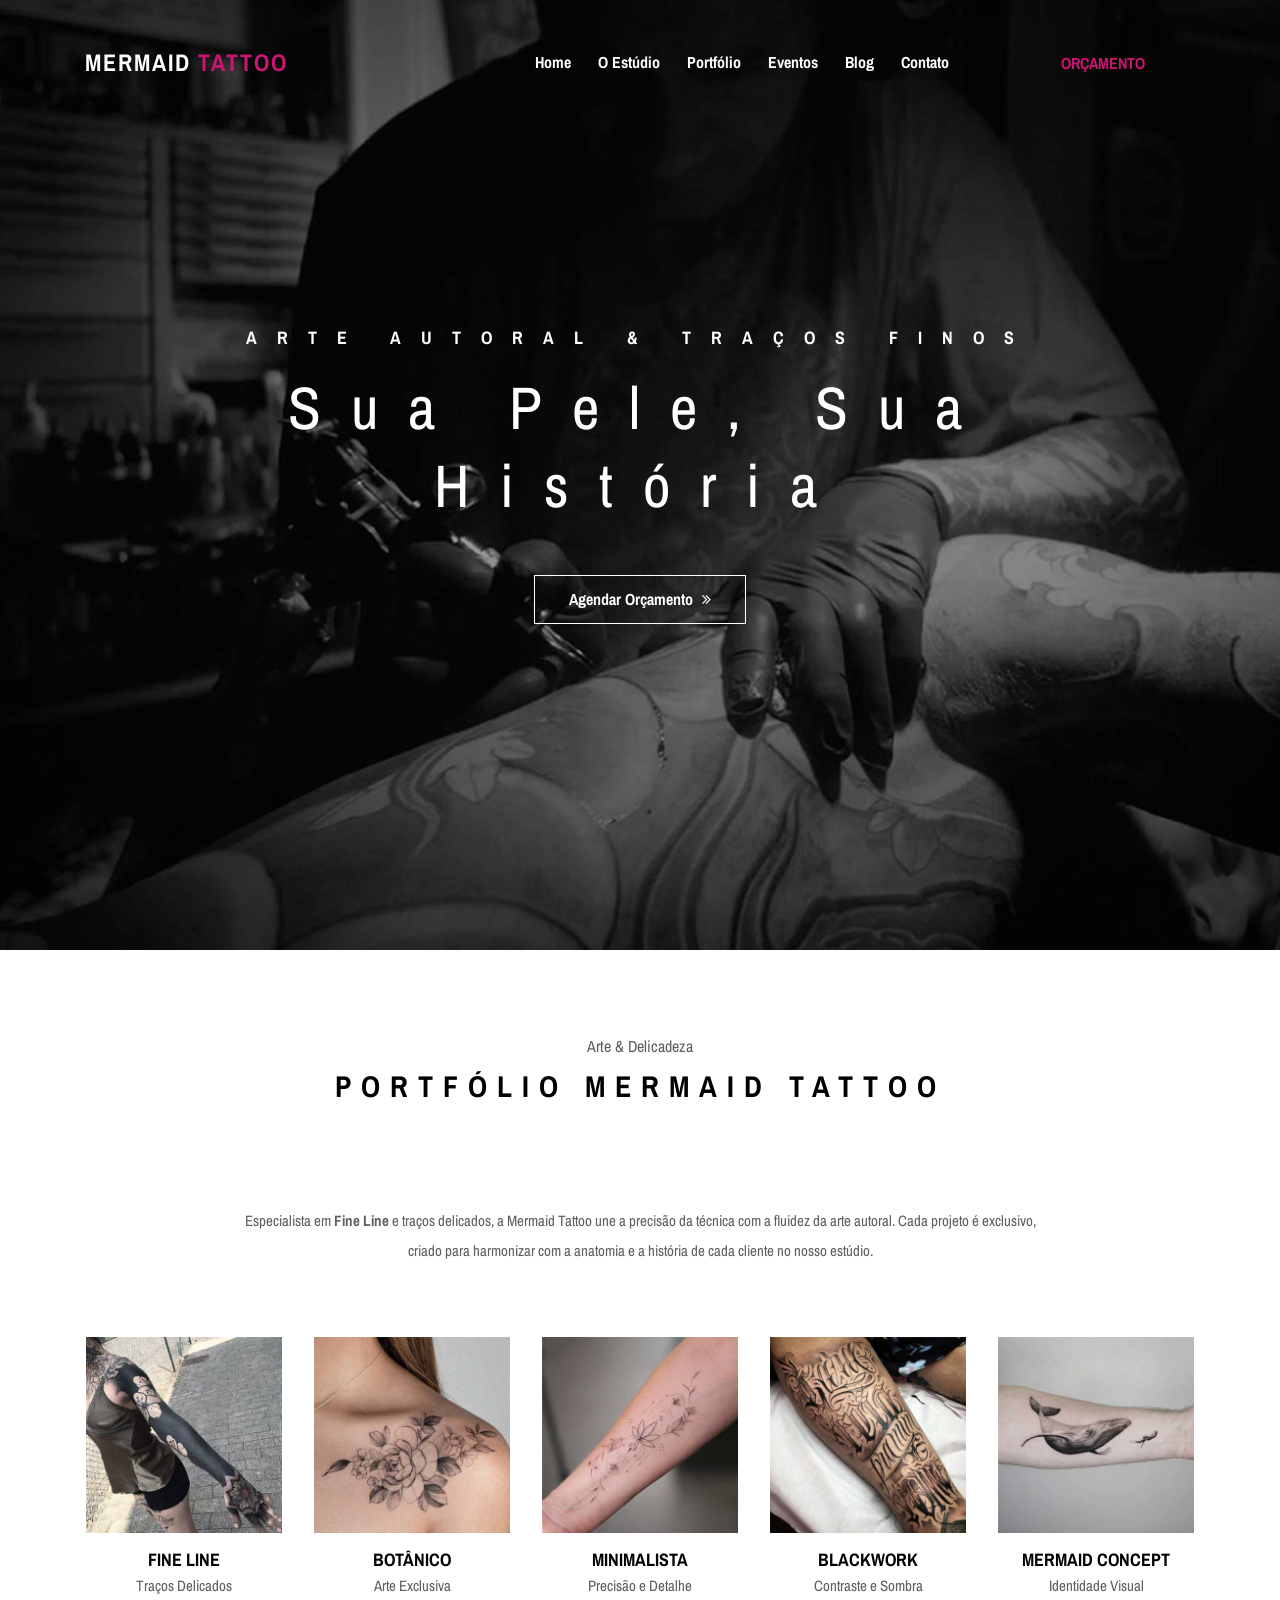
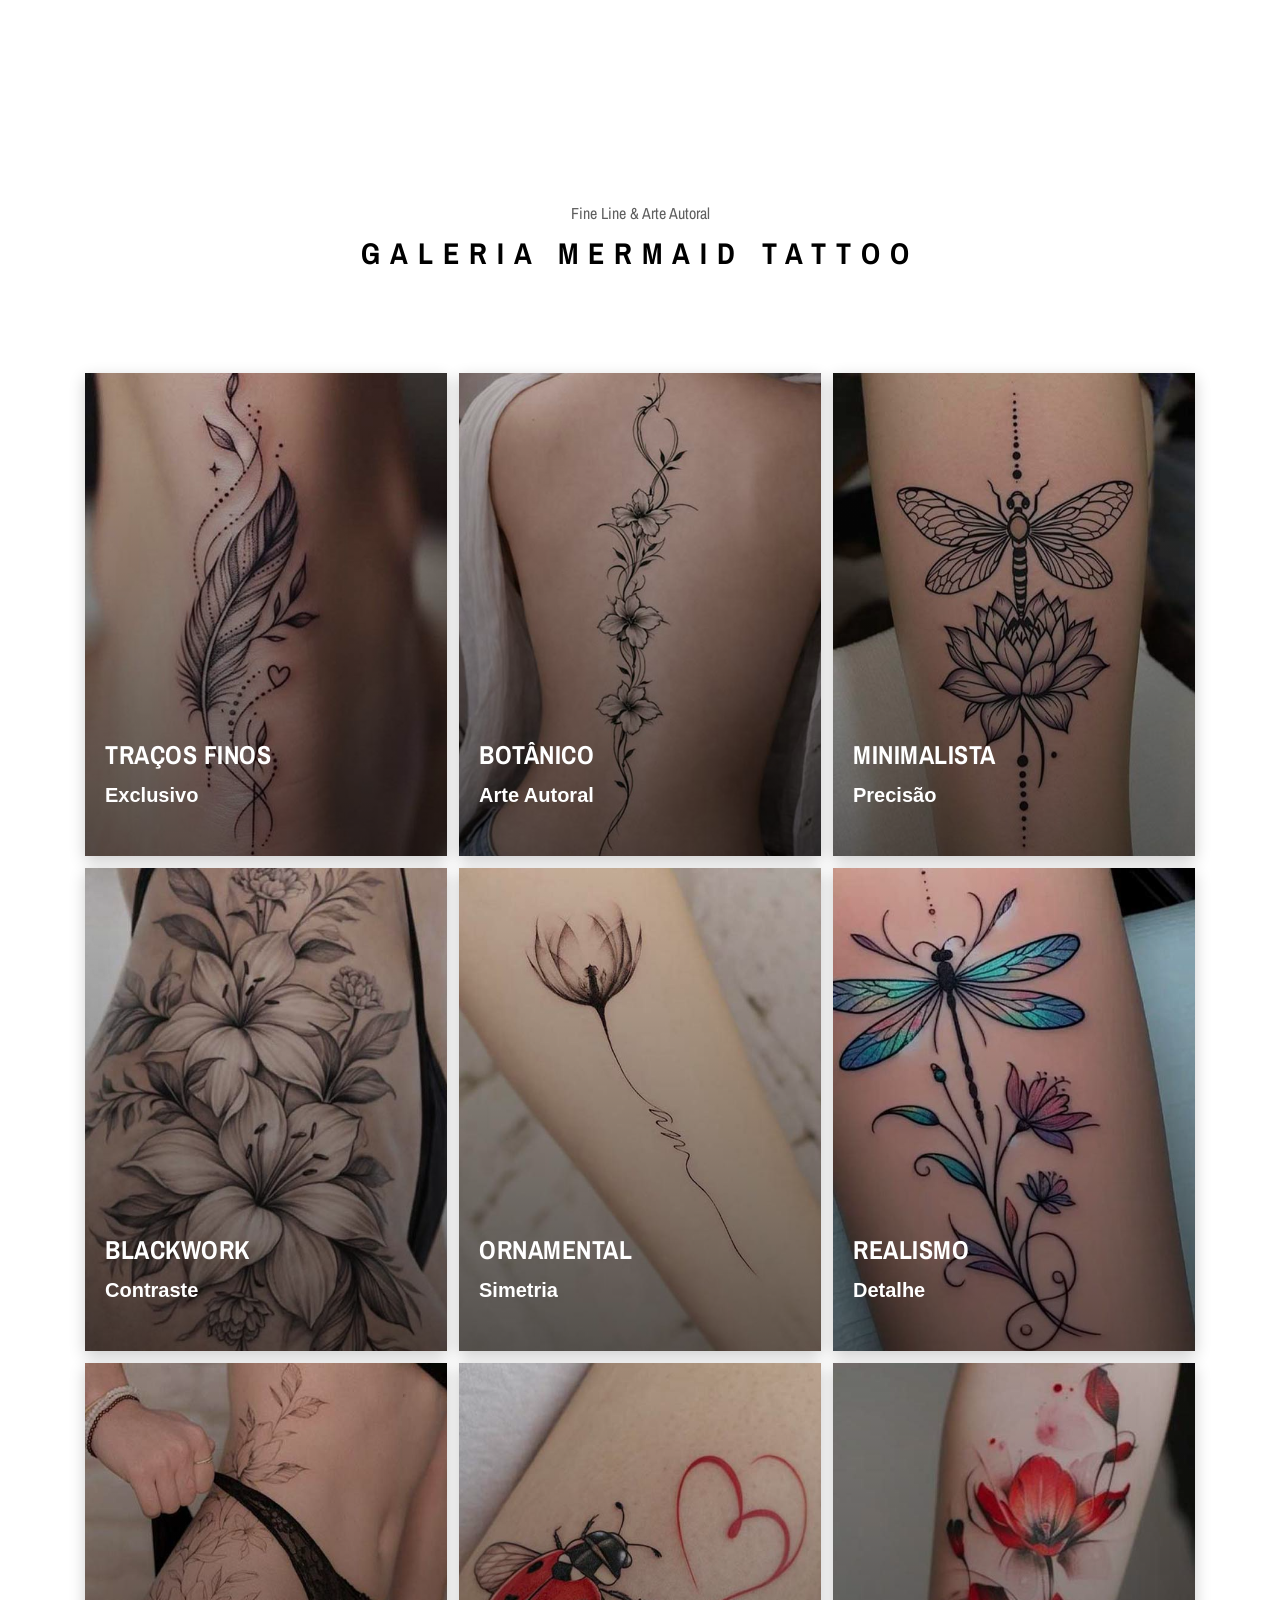
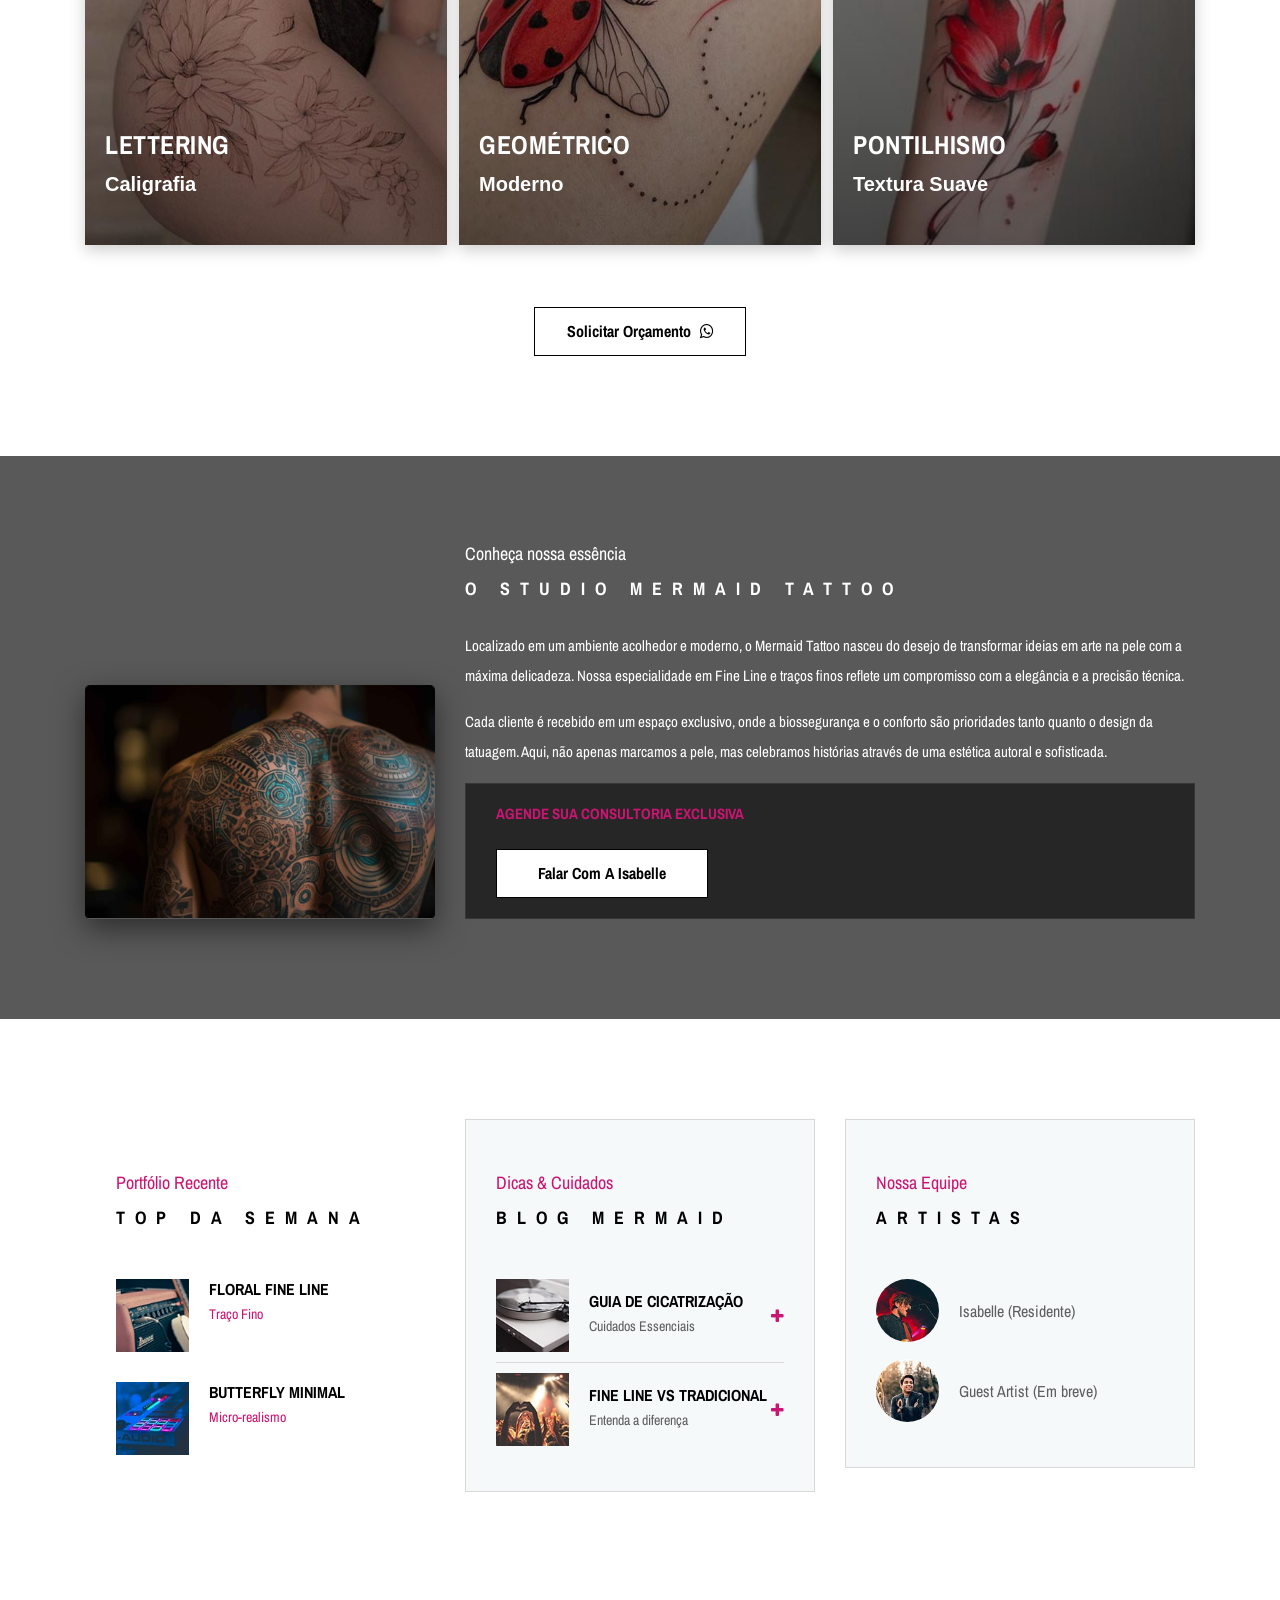
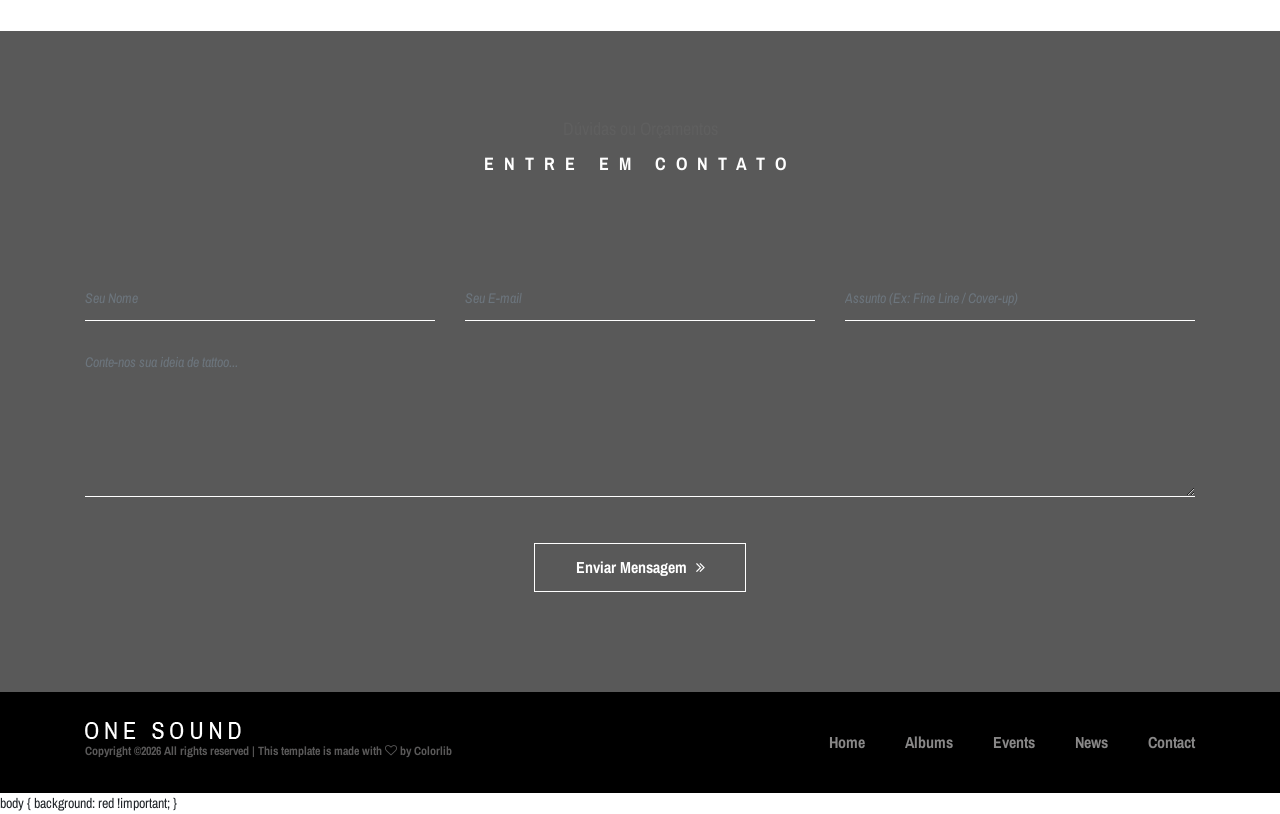
==== index.html @ 550aaa62 "feat: estrutura premium mermaid tattoo com video e formulario" ====
<head>
    <meta charset="UTF-8">
    <meta name="description" content="Mermaid Tattoo - Estúdio especializado em tatuagens Fine Line e autorais. Arte delicada e exclusiva com a tatuadora Isabelle. Agende sua sessão.">
    <meta http-equiv="X-UA-Compatible" content="IE=edge">
    <meta name="viewport" content="width=device-width, initial-scale=1, shrink-to-fit=no">

    <title>Mermaid Tattoo | Tatuagem Fine Line e Arte Autoral</title>

    <link rel="preload" as="image" href="img/home/banner-home-tattoo-1.jpg">

    <link rel="icon" href="img/core-img/favicon.ico">

   
    <link rel="stylesheet" href="css/style.css">
</head>

<body>
    

    <!-- ##### Header Area Start ##### -->
    <header class="header-area">
        <!-- Navbar Area -->
        <div class="oneMusic-main-menu">
            <div class="classy-nav-container breakpoint-off">
                <div class="container">
                    <!-- Menu -->
                    <nav class="classy-navbar justify-content-between" id="oneMusicNav">

                        <!-- Nav brand -->
                        <a href="index.html" class="nav-brand" style="display: flex; align-items: center; min-width: 250px; height: auto;">
    <h4 style="color: #ffffff; margin: 0; font-weight: 700; letter-spacing: 2px; text-transform: uppercase;">
        Mermaid <span style="color: #cc1573;">Tattoo</span>
    </h4>
</a>

                        <!-- Navbar Toggler -->
                        <div class="classy-navbar-toggler">
                            <span class="navbarToggler"><span></span><span></span><span></span></span>
                        </div>

                        <!-- Menu -->
                        <div class="classy-menu">

                            <!-- Close Button -->
                            <div class="classycloseIcon">
                                <div class="cross-wrap"><span class="top"></span><span class="bottom"></span></div>
                            </div>

                            <!-- Nav Start -->
                            <div class="classynav">
    <ul>
        <li><a href="index.html">Home</a></li>
        <li><a href="#about">O Estúdio</a></li>
        <li><a href="#portfolio">Portfólio</a></li>
        <li><a href="event.html">Eventos</a></li> <li><a href="blog.html">Blog</a></li>    <li><a href="contact.html">Contato</a></li>
    </ul>

    <div class="login-register-cart-button d-flex align-items-center">
        <div class="login-register-btn mr-50">
            <a href="https://wa.me/55SEUNUMERO" id="loginBtn" style="color: #cc1573; font-weight: 700;">ORÇAMENTO</a>
        </div>
    </div>
</div>                         
<!-- Nav End -->

                        </div>
                    </nav>
                </div>
            </div>
        </div>
    </header>
    <!-- ##### Header Area End ##### -->

    <!-- ##### Hero Area Start ##### -->
<section class="hero-area">
    <div class="hero-slides owl-carousel">

        <div class="single-hero-slide d-flex align-items-center justify-content-center">

            <img src="img/home/banner-home-tattoo-1.jpg" alt="Banner 1" class="slide-img">

            <div class="container">
                <div class="row">
                    <div class="col-12">
                        <div class="hero-slides-content text-center">
                            <h6 data-animation="fadeInUp" data-delay="100ms">Arte Autoral & Traços Finos</h6>
                            <h2 data-animation="fadeInUp" data-delay="300ms">
                                Sua pele, sua história <span>Sua pele, sua história</span>
                            </h2>
                            <a data-animation="fadeInUp" data-delay="500ms" href="https://wa.me/55SEUNUMERO" class="btn oneMusic-btn mt-50">
                                Agendar Orçamento <i class="fa fa-angle-double-right"></i>
                            </a>
                        </div>
                    </div>
                </div>
            </div>

        </div>

        <div class="single-hero-slide d-flex align-items-center justify-content-center">

            <img src="img/home/banner-home-tattoo-2.jpg" alt="Banner 2" class="slide-img" loading="lazy">

            <div class="container">
                <div class="row">
                    <div class="col-12">
                        <div class="hero-slides-content text-center">
                            <h6 data-animation="fadeInUp" data-delay="100ms">Estúdio Premium</h6>
                            <h2 data-animation="fadeInUp" data-delay="300ms">
                                Essência Mermaid <span>Essência Mermaid</span>
                            </h2>
                            <a data-animation="fadeInUp" data-delay="500ms" href="#portfolio" class="btn oneMusic-btn mt-50">
                                Ver Portfólio <i class="fa fa-angle-double-right"></i>
                            </a>
                        </div>
                    </div>
                </div>
            </div>

        </div>

    </div>
</section>
<!-- ##### Hero Area End ##### -->

    <!-- ##### Latest Albums Area Start ##### -->
    <section class="latest-albums-area section-padding-100">
    <div class="container">
        <div class="row">
            <div class="col-12">
                <div class="section-heading style-2">
                    <p>Arte & Delicadeza</p>
                    <h2>Portfólio Mermaid Tattoo</h2>
                </div>
            </div>
        </div>
        <div class="row justify-content-center">
            <div class="col-12 col-lg-9">
                <div class="ablums-text text-center mb-70">
                    <p>Especialista em <strong>Fine Line</strong> e traços delicados, a Mermaid Tattoo une a precisão da técnica com a fluidez da arte autoral. Cada projeto é exclusivo, criado para harmonizar com a anatomia e a história de cada cliente no nosso estúdio.</p>
                </div>
            </div>
        </div>

        <div class="row">
            <div class="col-12">
                <div class="albums-slideshow owl-carousel">
                    
                    <div class="single-album">
                        <img src="img/galeria/carrossel/tatoo-blackwork-card.jpg" alt="Tatuagem Fine Line Mermaid Tattoo">
                        <div class="album-info">
                            <a href="#"><h5>Fine Line</h5></a>
                            <p>Traços Delicados</p>
                        </div>
                    </div>

                    <div class="single-album">
                        <img src="img/galeria/carrossel/tatoo-botanica-card.jpg" alt="Tatuagem Botânica">
                        <div class="album-info">
                            <a href="#"><h5>Botânico</h5></a>
                            <p>Arte Exclusiva</p>
                        </div>
                    </div>

                    <div class="single-album">
                        <img src="img/galeria/carrossel/tatoo-fineline-card.jpg" alt="Tatuagem Fineline">
                        <div class="album-info">
                            <a href="#"><h5>Minimalista</h5></a>
                            <p>Precisão e Detalhe</p>
                        </div>
                    </div>

                    <div class="single-album">
                        <img src="img/galeria/carrossel/tatoo-lettering-card.jpg" alt="Tatuagem lettering">
                        <div class="album-info">
                            <a href="#"><h5>Blackwork</h5></a>
                            <p>Contraste e Sombra</p>
                        </div>
                    </div>

                    <div class="single-album">
                        <img src="img/galeria/carrossel/tatoo-microrealismo-card.jpg" alt="Tatuagem Microrealismo">
                        <div class="album-info">
                            <a href="#"><h5>Mermaid Concept</h5></a>
                            <p>Identidade Visual</p>
                        </div>
                    </div>

                    <div class="single-album">
                        <img src="img/galeria/carrossel/tatoo-minimalista-card.jpg" alt="Tatuagem Minimalista">
                        <div class="album-info">
                            <a href="#"><h5>Ornamental</h5></a>
                            <p>Simetria</p>
                        </div>
                    </div>
                    
                    <div class="single-album">
                        <img src="img/galeria/carrossel/tatoo-ornamental-card.jpg" alt="Tatuagem Ornamental">
                        <div class="album-info">
                            <a href="#"><h5>Geométrico</h5></a>
                            <p>Conceito Moderno</p>
                        </div>
                    </div>

                    <div class="single-album">
                        <img src="img/galeria/carrossel/tatoo-pontilhismo-card.jpg" alt="Tatuagem Pontilhismo">
                        <div class="album-info">
                            <a href="#"><h5>Pontilhismo</h5></a>
                            <p>Textura Suave</p>
                        </div>
                    </div>

                </div>
            </div>
        </div>
    </div>
</section>
    <!-- ##### Latest Albums Area End ##### -->

    <!-- ##### Buy Now Area Start ##### -->
    <section class="oneMusic-buy-now-area section-padding-100">
    <div class="container">
        <div class="row">
            <div class="col-12 text-center">
                <div class="section-heading style-2">
                    <p>Fine Line & Arte Autoral</p>
                    <h2>Galeria Mermaid Tattoo</h2>
                </div>
            </div>
        </div>

        <div class="row galeria-mermaid justify-content-center">

            <div class="col-12 col-md-6 col-lg-4">
                <div class="tattoo-card-premium">
                    <img src="img/galeria/fine-line/tatoo-fine-line1.jpg" alt="Tattoo Mermaid">
                    <div class="tattoo-overlay-text">
                        <h5>Traços Finos</h5>
                        <p>Exclusivo</p>
                    </div>
                </div>
            </div>

            <div class="col-12 col-md-6 col-lg-4">
                <div class="tattoo-card-premium">
                    <img src="img/galeria/fine-line/tatoo-fine-line2.jpg" alt="Tattoo Mermaid">
                    <div class="tattoo-overlay-text">
                        <h5>Botânico</h5>
                        <p>Arte Autoral</p>
                    </div>
                </div>
            </div>

            <div class="col-12 col-md-6 col-lg-4">
                <div class="tattoo-card-premium">
                    <img src="img/galeria/fine-line/tatoo-fine-line3.jpg" alt="Tattoo Mermaid">
                    <div class="tattoo-overlay-text">
                        <h5>Minimalista</h5>
                        <p>Precisão</p>
                    </div>
                </div>
            </div>

            <div class="col-12 col-md-6 col-lg-4">
                <div class="tattoo-card-premium">
                    <img src="img/galeria/fine-line/tatoo-fine-line4.jpg" alt="Tattoo Mermaid">
                    <div class="tattoo-overlay-text">
                        <h5>Blackwork</h5>
                        <p>Contraste</p>
                    </div>
                </div>
            </div>

            <div class="col-12 col-md-6 col-lg-4">
                <div class="tattoo-card-premium">
                    <img src="img/galeria/fine-line/tatoo-fine-line5.jpg" alt="Tattoo Mermaid">
                    <div class="tattoo-overlay-text">
                        <h5>Ornamental</h5>
                        <p>Simetria</p>
                    </div>
                </div>
            </div>

            <div class="col-12 col-md-6 col-lg-4">
                <div class="tattoo-card-premium">
                    <img src="img/galeria/fine-line/tatoo-fine-line6.jpg" alt="Tattoo Mermaid">
                    <div class="tattoo-overlay-text">
                        <h5>Realismo</h5>
                        <p>Detalhe</p>
                    </div>
                </div>
            </div>

            <div class="col-12 col-md-6 col-lg-4">
                <div class="tattoo-card-premium">
                    <img src="img/galeria/fine-line/tatoo-fine-line7.jpg" alt="Tattoo Mermaid">
                    <div class="tattoo-overlay-text">
                        <h5>Lettering</h5>
                        <p>Caligrafia</p>
                    </div>
                </div>
            </div>

            <div class="col-12 col-md-6 col-lg-4">
                <div class="tattoo-card-premium">
                    <img src="img/galeria/fine-line/tatoo-fine-line8.jpg" alt="Tattoo Mermaid">
                    <div class="tattoo-overlay-text">
                        <h5>Geométrico</h5>
                        <p>Moderno</p>
                    </div>
                </div>
            </div>

            <div class="col-12 col-md-6 col-lg-4">
                <div class="tattoo-card-premium">
                    <img src="img/galeria/fine-line/tatoo-fine-line9.jpg" alt="Tattoo Mermaid">
                    <div class="tattoo-overlay-text">
                        <h5>Pontilhismo</h5>
                        <p>Textura Suave</p>
                    </div>
                </div>
            </div>

        </div>

        <div class="row">
            <div class="col-12 text-center mt-50">
                <a href="https://wa.me/5511922186313" class="btn oneMusic-btn">Solicitar Orçamento <i class="fa fa-whatsapp"></i></a>
            </div>
        </div>
    </div>
</section>
    <!-- ##### Buy Now Area End ##### -->

    <!-- ##### Featured Artist Area Start ##### -->
    <section id="about" class="featured-artist-area section-padding-100 bg-img bg-overlay bg-fixed" style="background-image: url('img/home/img-sobre-nos.jpg') !important;">
    <div class="container">
    <div class="row align-items-end">
        <div class="col-12 col-md-5 col-lg-4">
            <div class="featured-artist-thumb">
                <video autoplay muted loop playsinline poster="img/home/img-sobre-nos.jpg" style="width: 100%; border-radius: 5px; box-shadow: 0 10px 30px rgba(0,0,0,0.5);">
                    <source src="video/video-o-studio_home.mp4" type="video/mp4">
                    Seu navegador não suporta vídeos.
                </video>
            </div>
        </div>
            <div class="col-12 col-md-7 col-lg-8">
                <div class="featured-artist-content">
                    <div class="section-heading white text-left mb-30">
                        <p>Conheça nossa essência</p>
                        <h2>O Studio Mermaid Tattoo</h2>
                    </div>
                    <p>Localizado em um ambiente acolhedor e moderno, o Mermaid Tattoo nasceu do desejo de transformar ideias em arte na pele com a máxima delicadeza. Nossa especialidade em Fine Line e traços finos reflete um compromisso com a elegância e a precisão técnica.</p>
                    
                    <p>Cada cliente é recebido em um espaço exclusivo, onde a biossegurança e o conforto são prioridades tanto quanto o design da tatuagem. Aqui, não apenas marcamos a pele, mas celebramos histórias através de uma estética autoral e sofisticada.</p>
                    
                    <div class="song-play-area">
                        <div class="song-name">
                            <p style="color: #cc1573; font-weight: 700; text-transform: uppercase;">Agende sua consultoria exclusiva</p>
                        </div>
                        <a href="https://wa.me/55SEUNUMERO" class="btn oneMusic-btn mt-15">Falar com a Isabelle</a>
                    </div>
                </div>
            </div>
        </div>
    </div>
</section>
    <!-- ##### Featured Artist Area End ##### -->

    <!-- ##### Miscellaneous Area Start ##### -->
   <section class="miscellaneous-area section-padding-100-0">
    <div class="container">
        <div class="row">
            
            <div class="col-12 col-lg-4">
                <div class="weeks-top-area mb-100">
                    <div class="section-heading text-left mb-50">
                        <p style="color: #cc1573 !important;">Portfólio Recente</p>
                        <h2>Top da Semana</h2>
                    </div>

                    <div class="single-top-item d-flex mb-30">
                        <div class="thumbnail">
                            <img src="img/bg-img/wt1.jpg" alt="">
                        </div>
                        <div class="content-">
                            <h6>Floral Fine Line</h6>
                            <p style="color: #cc1573;">Traço Fino</p>
                        </div>
                    </div>

                    <div class="single-top-item d-flex mb-30">
                        <div class="thumbnail">
                            <img src="img/bg-img/wt2.jpg" alt="">
                        </div>
                        <div class="content-">
                            <h6>Butterfly Minimal</h6>
                            <p style="color: #cc1573;">Micro-realismo</p>
                        </div>
                    </div>
                </div>
            </div>

            <div class="col-12 col-lg-4">
                <div class="new-hits-area mb-100">
                    <div class="section-heading text-left mb-50">
                        <p style="color: #cc1573 !important;">Dicas & Cuidados</p>
                        <h2>Blog Mermaid</h2>
                    </div>

                    <div class="single-new-item d-flex align-items-center justify-content-between">
                        <div class="first-part d-flex align-items-center">
                            <div class="thumbnail"><img src="img/bg-img/wt7.jpg" alt=""></div>
                            <div class="content-">
                                <h6>Guia de Cicatrização</h6>
                                <p>Cuidados Essenciais</p>
                            </div>
                        </div>
                        <a href="blog.html" style="color: #cc1573;"><i class="fa fa-plus"></i></a>
                    </div>

                    <div class="single-new-item d-flex align-items-center justify-content-between">
                        <div class="first-part d-flex align-items-center">
                            <div class="thumbnail"><img src="img/bg-img/wt8.jpg" alt=""></div>
                            <div class="content-">
                                <h6>Fine Line vs Tradicional</h6>
                                <p>Entenda a diferença</p>
                            </div>
                        </div>
                        <a href="blog.html" style="color: #cc1573;"><i class="fa fa-plus"></i></a>
                    </div>
                </div>
            </div>

            <div class="col-12 col-lg-4">
                <div class="popular-artists-area mb-100">
                    <div class="section-heading text-left mb-50">
                        <p style="color: #cc1573 !important;">Nossa Equipe</p>
                        <h2>Artistas</h2>
                    </div>

                    <div class="single-artists d-flex align-items-center">
                        <div class="thumbnail"><img src="img/bg-img/pa1.jpg" alt=""></div>
                        <div class="content-"><p>Isabelle (Residente)</p></div>
                    </div>

                    <div class="single-artists d-flex align-items-center">
                        <div class="thumbnail"><img src="img/bg-img/pa2.jpg" alt=""></div>
                        <div class="content-"><p>Guest Artist (Em breve)</p></div>
                    </div>
                </div>
            </div>

        </div>
    </div>
</section>
    <!-- ##### Miscellaneous Area End ##### -->

    <!-- ##### Contact Area Start ##### -->
   <section class="contact-area section-padding-100 bg-img bg-overlay bg-fixed has-bg-img" style="background-image: url('img/home/banner-home-tattoo-1.jpg') !important;">
    <div class="container">
        <div class="row">
            <div class="col-12">
                <div class="section-heading white wow fadeInUp" data-wow-delay="100ms">
                    <p>Dúvidas ou Orçamentos</p>
                    <h2>Entre em Contato</h2>
                </div>
            </div>
        </div>

        <div class="row">
            <div class="col-12">
                <div class="contact-form-area">
                    <form action="#" method="post">
                        <div class="row">
                            <div class="col-md-6 col-lg-4">
                                <div class="form-group wow fadeInUp" data-wow-delay="100ms">
                                    <input type="text" class="form-control" id="name" placeholder="Seu Nome">
                                </div>
                            </div>
                            <div class="col-md-6 col-lg-4">
                                <div class="form-group wow fadeInUp" data-wow-delay="200ms">
                                    <input type="email" class="form-control" id="email" placeholder="Seu E-mail">
                                </div>
                            </div>
                            <div class="col-lg-4">
                                <div class="form-group wow fadeInUp" data-wow-delay="300ms">
                                    <input type="text" class="form-control" id="subject" placeholder="Assunto (Ex: Fine Line / Cover-up)">
                                </div>
                            </div>
                            <div class="col-12">
                                <div class="form-group wow fadeInUp" data-wow-delay="400ms">
                                    <textarea name="message" class="form-control" id="message" cols="30" rows="10" placeholder="Conte-nos sua ideia de tattoo..."></textarea>
                                </div>
                            </div>
                            <div class="col-12 text-center wow fadeInUp" data-wow-delay="500ms">
                                <button class="btn oneMusic-btn mt-30" type="submit">Enviar Mensagem <i class="fa fa-angle-double-right"></i></button>
                            </div>
                        </div>
                    </form>
                </div>
            </div>
        </div>
    </div>
</section>
    <!-- ##### Contact Area End ##### -->

    <!-- ##### Footer Area Start ##### -->
    <footer class="footer-area">
        <div class="container">
            <div class="row d-flex flex-wrap align-items-center">
                <div class="col-12 col-md-6">
                    <a href="#"><img src="img/core-img/logo.png" alt=""></a>
                    <p class="copywrite-text"><a href="#"><!-- Link back to Colorlib can't be removed. Template is licensed under CC BY 3.0. -->
Copyright &copy;<script>document.write(new Date().getFullYear());</script> All rights reserved | This template is made with <i class="fa fa-heart-o" aria-hidden="true"></i> by <a href="https://colorlib.com" target="_blank">Colorlib</a>
<!-- Link back to Colorlib can't be removed. Template is licensed under CC BY 3.0. --></p>
                </div>

                <div class="col-12 col-md-6">
                    <div class="footer-nav">
                        <ul>
                            <li><a href="#">Home</a></li>
                            <li><a href="#">Albums</a></li>
                            <li><a href="#">Events</a></li>
                            <li><a href="#">News</a></li>
                            <li><a href="#">Contact</a></li>
                        </ul>
                    </div>
                </div>
            </div>
        </div>
    </footer>
    <!-- ##### Footer Area Start ##### -->

    <!-- ##### All Javascript Script ##### -->
    <!-- jQuery-2.2.4 js -->
    <script src="js/jquery/jquery-2.2.4.min.js"></script>
    <!-- Popper js -->
    <script src="js/bootstrap/popper.min.js"></script>
    <!-- Bootstrap js -->
    <script src="js/bootstrap/bootstrap.min.js"></script>
    <!-- All Plugins js -->
    <script src="js/plugins/plugins.js"></script>
    <!-- Active js -->
    <script src="js/active.js"></script>

    body { background: red !important; }
</body>


</html>
---- css/style.css ----
/* [Master Stylesheet - v1.0] */
/* :: 1.0 Import Fonts */
@import url("https://fonts.googleapis.com/css?family=Archivo+Narrow:400,400i,500,500i,600,600i,700,700i");
/* :: 2.0 Import All CSS */
@import url(bootstrap.min.css);
@import url(classy-nav.css);
@import url(owl.carousel.min.css);
@import url(animate.css);
@import url(magnific-popup.css);
@import url(font-awesome.min.css);
@import url(audioplayer.css);
@import url(one-music-icon.css);
/* :: 3.0 Base CSS */
* {
  margin: 0;
  padding: 0; }

body {
  font-family: "Archivo Narrow", sans-serif;
  font-size: 14px; }

h1,
h2,
h3,
h4,
h5,
h6 {
  font-family: "Archivo Narrow", sans-serif;
  color: #000000;
  line-height: 1.3;
  font-weight: 700; }

p {
  font-family: "Archivo Narrow", sans-serif;
  color: #5f5f5f;
  font-size: 15px;
  line-height: 2;
  font-weight: 400; }

a,
a:hover,
a:focus {
  -webkit-transition-duration: 500ms;
  transition-duration: 500ms;
  text-decoration: none;
  outline: 0 solid transparent;
  color: #000000;
  font-weight: 700;
  font-size: 16px;
  font-family: "Archivo Narrow", sans-serif; }

ul,
ol {
  margin: 0; }
  ul li,
  ol li {
    list-style: none; }

img {
  height: auto;
  max-width: 100%; }

/* :: 3.1.0 Spacing */
.mt-15 {
  margin-top: 15px !important; }

.mt-30 {
  margin-top: 30px !important; }

.mt-50 {
  margin-top: 50px !important; }

.mt-70 {
  margin-top: 70px !important; }

.mt-100 {
  margin-top: 100px !important; }

.mb-15 {
  margin-bottom: 15px !important; }

.mb-30 {
  margin-bottom: 30px !important; }

.mb-50 {
  margin-bottom: 50px !important; }

.mb-70 {
  margin-bottom: 70px !important; }

.mb-100 {
  margin-bottom: 100px !important; }

.ml-15 {
  margin-left: 15px !important; }

.ml-30 {
  margin-left: 30px !important; }

.ml-50 {
  margin-left: 50px !important; }

.mr-15 {
  margin-right: 15px !important; }

.mr-30 {
  margin-right: 30px !important; }

.mr-50 {
  margin-right: 50px !important; }

/* :: 3.2.0 Height */
.height-400 {
  height: 400px !important; }

.height-500 {
  height: 500px !important; }

.height-600 {
  height: 600px !important; }

.height-700 {
  height: 700px !important; }

.height-800 {
  height: 800px !important; }

/* :: 3.3.0 Section Padding */
.section-padding-100 {
  padding-top: 80px;
  padding-bottom: 100px; }

.section-padding-100-0 {
  padding-top: 100px;
  padding-bottom: 0; }

.section-padding-0-100 {
  padding-top: 0;
  padding-bottom: 100px; }

.section-padding-100-70 {
  padding-top: 100px;
  padding-bottom: 70px; }

/* :: 3.4.0 Section Heading */
.section-heading {
  position: relative;
  z-index: 1;
  margin-bottom: 100px;
  text-align: center; }
  .section-heading p {
    color: #5f5f5f;
    font-size: 18px;
    margin-bottom: 5px; }
  .section-heading h2 {
    font-size: 18px;
    text-transform: uppercase;
    letter-spacing: 10px;
    margin-bottom: 0; }
    @media only screen and (max-width: 767px) {
      .section-heading h2 {
        letter-spacing: 5px; } }
  .section-heading.white h2 {
    color: #fff; }
  .section-heading.style-2 p {
    font-size: 16px; }
  .section-heading.style-2 h2 {
    font-size: 30px; }
    @media only screen and (max-width: 767px) {
      .section-heading.style-2 h2 {
        font-size: 24px; } }

/* :: 3.5.0 Preloader */
.preloader {
  background-color: #ffffff;
  width: 100%;
  height: 100%;
  position: fixed;
  top: 0;
  left: 0;
  right: 0;
  z-index: 99999; }
  .preloader .lds-ellipsis {
    display: inline-block;
    position: relative;
    width: 64px;
    height: 64px; }
    .preloader .lds-ellipsis div {
      position: absolute;
      top: 27px;
      width: 11px;
      height: 11px;
      border-radius: 50%;
      background: #000000;
      animation-timing-function: cubic-bezier(0, 1, 1, 0); }
      .preloader .lds-ellipsis div:nth-child(1) {
        left: 6px;
        -webkit-animation: lds-ellipsis1 0.6s infinite;
        animation: lds-ellipsis1 0.6s infinite; }
      .preloader .lds-ellipsis div:nth-child(2) {
        left: 6px;
        -webkit-animation: lds-ellipsis2 0.6s infinite;
        animation: lds-ellipsis2 0.6s infinite; }
      .preloader .lds-ellipsis div:nth-child(3) {
        left: 26px;
        -webkit-animation: lds-ellipsis2 0.6s infinite;
        animation: lds-ellipsis2 0.6s infinite; }
      .preloader .lds-ellipsis div:nth-child(4) {
        left: 45px;
        -webkit-animation: lds-ellipsis3 0.6s infinite;
        animation: lds-ellipsis3 0.6s infinite; }

@-webkit-keyframes lds-ellipsis1 {
  0% {
    -webkit-transform: scale(0);
    transform: scale(0); }
  100% {
    -webkit-transform: scale(1);
    transform: scale(1); } }
@keyframes lds-ellipsis1 {
  0% {
    -webkit-transform: scale(0);
    transform: scale(0); }
  100% {
    -webkit-transform: scale(1);
    transform: scale(1); } }
@-webkit-keyframes lds-ellipsis3 {
  0% {
    -webkit-transform: scale(1);
    transform: scale(1); }
  100% {
    -webkit-transform: scale(0);
    transform: scale(0); } }
@keyframes lds-ellipsis3 {
  0% {
    -webkit-transform: scale(1);
    transform: scale(1); }
  100% {
    -webkit-transform: scale(0);
    transform: scale(0); } }
@-webkit-keyframes lds-ellipsis2 {
  0% {
    -webkit-transform: translate(0, 0);
    transform: translate(0, 0); }
  100% {
    -webkit-transform: translate(19px, 0);
    transform: translate(19px, 0); } }
@keyframes lds-ellipsis2 {
  0% {
    -webkit-transform: translate(0, 0);
    transform: translate(0, 0); }
  100% {
    -webkit-transform: translate(19px, 0);
    transform: translate(19px, 0); } }
/* :: 3.6.0 Miscellaneous */
.bg-img {
  background-position: center center;
  background-size: cover;
  background-repeat: no-repeat; }

.bg-white {
  background-color: #ffffff !important; }

.bg-dark {
  background-color: #000000 !important; }

.bg-transparent {
  background-color: transparent !important; }

.bg-gray {
  background-color: #f5f9fa; }

.font-bold {
  font-weight: 700; }

.font-light {
  font-weight: 300; }

.bg-overlay {
  position: relative;
  z-index: 2;
  background-position: center center;
  background-size: cover; }
  .bg-overlay::after {
    background-color: rgba(0, 0, 0, 0.65);
    position: absolute;
    z-index: -1;
    top: 0;
    left: 0;
    width: 100%;
    height: 100%;
    content: ""; }

.bg-fixed {
  background-attachment: fixed !important; }

/* :: 3.7.0 ScrollUp */
#scrollUp {
  background-color: #000000;
  border-radius: 0;
  bottom: 50px;
  box-shadow: 0 2px 6px 0 rgba(0, 0, 0, 0.3);
  color: #ffffff;
  font-size: 24px;
  height: 40px;
  line-height: 40px;
  right: 50px;
  text-align: center;
  width: 40px;
  -webkit-transition-duration: 500ms;
  transition-duration: 500ms;
  box-shadow: 0 1px 5px 2px rgba(0, 0, 0, 0.15); }
  @media only screen and (max-width: 767px) {
    #scrollUp {
      right: 30px;
      bottom: 30px; } }
  #scrollUp:hover {
    background-color: #fff;
    color: #232323; }

/* :: 3.8.0 oneMusic Button */
.oneMusic-btn {
  background-color: #fff;
  -webkit-transition-duration: 500ms;
  transition-duration: 500ms;
  position: relative;
  z-index: 1;
  display: inline-block;
  min-width: 212px;
  height: 49px;
  color: #000;
  border: 1px solid #000;
  border-radius: 0;
  padding: 0 30px;
  font-size: 16px;
  line-height: 47px;
  font-weight: 700;
  text-transform: capitalize; }
  .oneMusic-btn i {
    margin-left: 5px; }
  .oneMusic-btn:hover, .oneMusic-btn:focus {
    font-size: 16px;
    font-weight: 700;
    background-color: #000000;
    color: #fff; }
  .oneMusic-btn.btn-2 {
    background-color: #000000;
    color: #fff; }
    .oneMusic-btn.btn-2:hover, .oneMusic-btn.btn-2:focus {
      background-color: #fff;
      color: #232323; }

/* :: 4.0 Header Area CSS */
.header-area {
  position: absolute;
  z-index: 1000;
  width: 100%;
  top: 20px;
  left: 0;
  z-index: 1000; }
  .header-area .oneMusic-main-menu {
    position: relative;
    width: 100%;
    height: 85px;
    background-color: transparent; }
    @media only screen and (max-width: 767px) {
      .header-area .oneMusic-main-menu {
        height: 70px; } }
    .header-area .oneMusic-main-menu .classy-nav-container {
      background-color: transparent; }
    .header-area .oneMusic-main-menu .classy-navbar {
      background-color: transparent;
      height: 85px;
      padding: 0; }
      @media only screen and (max-width: 767px) {
        .header-area .oneMusic-main-menu .classy-navbar {
          height: 70px; } }
      .header-area .oneMusic-main-menu .classy-navbar .classynav ul li a {
        font-weight: 700;
        text-transform: capitalize;
        color: #ffffff;
        font-size: 16px; }
        .header-area .oneMusic-main-menu .classy-navbar .classynav ul li a:hover, .header-area .oneMusic-main-menu .classy-navbar .classynav ul li a:focus {
          color: rgba(255, 255, 255, 0.7); }
        @media only screen and (min-width: 768px) and (max-width: 991px) {
          .header-area .oneMusic-main-menu .classy-navbar .classynav ul li a {
            background-color: #000000;
            border-bottom-color: rgba(255, 255, 255, 0.1); } }
        @media only screen and (max-width: 767px) {
          .header-area .oneMusic-main-menu .classy-navbar .classynav ul li a {
            background-color: #000000;
            border-bottom-color: rgba(255, 255, 255, 0.1); } }
      .header-area .oneMusic-main-menu .classy-navbar .classynav ul li.megamenu-item > a::after,
      .header-area .oneMusic-main-menu .classy-navbar .classynav ul li.has-down > a::after {
        color: #ffffff; }
      .header-area .oneMusic-main-menu .classy-navbar .classynav ul li.megamenu-item ul li > a::after,
      .header-area .oneMusic-main-menu .classy-navbar .classynav ul li.has-down ul li > a::after {
        color: #232323; }
        @media only screen and (max-width: 767px) {
          .header-area .oneMusic-main-menu .classy-navbar .classynav ul li.megamenu-item ul li > a::after,
          .header-area .oneMusic-main-menu .classy-navbar .classynav ul li.has-down ul li > a::after {
            color: #ffffff; } }
      .header-area .oneMusic-main-menu .classy-navbar .classynav ul li ul li a {
        color: #232323; }
        .header-area .oneMusic-main-menu .classy-navbar .classynav ul li ul li a:hover, .header-area .oneMusic-main-menu .classy-navbar .classynav ul li ul li a:focus {
          color: #888888; }
        @media only screen and (min-width: 992px) and (max-width: 1199px) {
          .header-area .oneMusic-main-menu .classy-navbar .classynav ul li ul li a {
            padding: 0 15px; } }
        @media only screen and (min-width: 768px) and (max-width: 991px) {
          .header-area .oneMusic-main-menu .classy-navbar .classynav ul li ul li a {
            color: #ffffff;
            padding: 0 30px;
            border-bottom-color: rgba(255, 255, 255, 0.1); } }
        @media only screen and (max-width: 767px) {
          .header-area .oneMusic-main-menu .classy-navbar .classynav ul li ul li a {
            color: #ffffff;
            padding: 0 30px;
            border-bottom-color: rgba(255, 255, 255, 0.1) !important; } }
      .header-area .oneMusic-main-menu .classy-navbar .classynav ul li .dropdown li .dropdown li .dropdown li a {
        border-bottom: 1px solid rgba(242, 244, 248, 0.7); }
        @media only screen and (min-width: 768px) and (max-width: 991px) {
          .header-area .oneMusic-main-menu .classy-navbar .classynav ul li .dropdown li .dropdown li .dropdown li a {
            border-bottom-color: rgba(255, 255, 255, 0.1) !important; } }
        @media only screen and (max-width: 767px) {
          .header-area .oneMusic-main-menu .classy-navbar .classynav ul li .dropdown li .dropdown li .dropdown li a {
            border-bottom-color: rgba(255, 255, 255, 0.1) !important; } }
    .header-area .oneMusic-main-menu .login-register-cart-button {
      position: relative;
      z-index: 1;
      margin-left: 100px; }
      @media only screen and (min-width: 768px) and (max-width: 991px) {
        .header-area .oneMusic-main-menu .login-register-cart-button {
          margin-left: 12px;
          margin-top: 15px; } }
      @media only screen and (max-width: 767px) {
        .header-area .oneMusic-main-menu .login-register-cart-button {
          margin-left: 12px;
          margin-top: 15px; } }
      .header-area .oneMusic-main-menu .login-register-cart-button .login-register-btn {
        position: relative;
        z-index: 10; }
        .header-area .oneMusic-main-menu .login-register-cart-button .login-register-btn a {
          -webkit-transition-duration: 500ms;
          transition-duration: 500ms;
          margin-bottom: 0;
          color: #fff;
          font-weight: 700;
          font-size: 16px;
          cursor: pointer;
          line-height: 1; }
          .header-area .oneMusic-main-menu .login-register-cart-button .login-register-btn a:hover, .header-area .oneMusic-main-menu .login-register-cart-button .login-register-btn a:focus {
            color: rgba(255, 255, 255, 0.7); }
      .header-area .oneMusic-main-menu .login-register-cart-button .cart-btn {
        position: relative;
        z-index: 10; }
        .header-area .oneMusic-main-menu .login-register-cart-button .cart-btn p {
          -webkit-transition-duration: 500ms;
          transition-duration: 500ms;
          margin-bottom: 0;
          color: #fff;
          font-size: 18px;
          cursor: pointer;
          line-height: 1; }
          .header-area .oneMusic-main-menu .login-register-cart-button .cart-btn p:hover, .header-area .oneMusic-main-menu .login-register-cart-button .cart-btn p:focus {
            color: rgba(255, 255, 255, 0.7); }
          .header-area .oneMusic-main-menu .login-register-cart-button .cart-btn p .quantity {
            width: 15px;
            height: 15px;
            border: 1px solid #fff;
            background-color: #232323;
            color: #fff;
            display: block;
            position: absolute;
            bottom: -5px;
            left: -10px;
            z-index: 10;
            font-size: 9px;
            font-weight: 400;
            border-radius: 50%;
            line-height: 13px;
            text-align: center; }
  .header-area .is-sticky .oneMusic-main-menu {
    position: fixed;
    width: 100%;
    height: 85px;
    top: 0;
    left: 0;
    z-index: 9999;
    background-color: #000000;
    box-shadow: 0 5px 50px 15px rgba(0, 0, 0, 0.2); }
    @media only screen and (max-width: 767px) {
      .header-area .is-sticky .oneMusic-main-menu {
        height: 70px; } }

.classy-navbar .nav-brand {
  max-width: 130px; }

@media only screen and (min-width: 768px) and (max-width: 991px) {
  .breakpoint-on .classy-navbar .classy-menu {
    background-color: #000000; } }
@media only screen and (max-width: 767px) {
  .breakpoint-on .classy-navbar .classy-menu {
    background-color: #000000; } }

@media only screen and (min-width: 768px) and (max-width: 991px) {
  .classynav ul li .megamenu .single-mega.cn-col-4 {
    padding: 0; } }
@media only screen and (max-width: 767px) {
  .classynav ul li .megamenu .single-mega.cn-col-4 {
    padding: 0; } }

.classycloseIcon .cross-wrap span {
  background: #ffffff; }

/* :: 5.0 Hero Slides Area */
.hero-area,
.hero-slides {
  position: relative;
  z-index: 1; }

.single-hero-slide {
  width: 100%;
  height: 950px;
  position: relative;
  z-index: 1;
  padding: 0 30px;
  overflow: hidden; }
  @media only screen and (min-width: 992px) and (max-width: 1199px) {
    .single-hero-slide {
      height: 700px; } }
  @media only screen and (min-width: 768px) and (max-width: 991px) {
    .single-hero-slide {
      height: 650px; } }
  @media only screen and (max-width: 767px) {
    .single-hero-slide {
      height: 500px; } }
  .single-hero-slide::after {
    position: absolute;
    width: 100%;
    height: 100%;
    z-index: -5;
    top: 0;
    left: 0;
    background-color: rgba(0, 0, 0, 0.35);
    content: ''; }
  .single-hero-slide .slide-img {
    position: absolute;
    width: 100%;
    height: 100%;
    z-index: -10;
    left: 0;
    right: 0;
    top: 0;
    bottom: 0; }
  .single-hero-slide .hero-slides-content {
    display: inline-block;
    width: 100%; }
    .single-hero-slide .hero-slides-content h6 {
      font-size: 18px;
      color: #fff;
      letter-spacing: 20px;
      text-transform: uppercase;
      margin-bottom: 20px;
      display: block; }
      @media only screen and (max-width: 767px) {
        .single-hero-slide .hero-slides-content h6 {
          letter-spacing: 5px; } }
    .single-hero-slide .hero-slides-content h2 {
      position: relative;
      z-index: 1;
      font-size: 60px;
      color: #ffffff;
      margin-bottom: 0;
      font-weight: 400;
      display: block;
      text-transform: capitalize;
      letter-spacing: 30px;
      overflow: hidden; }
      .single-hero-slide .hero-slides-content h2 span {
        position: absolute;
        top: 0;
        width: 100%;
        height: 100%;
        left: 0;
        color: rgba(255, 255, 255, 0.15);
        -webkit-animation: textsonar 6s linear infinite;
        animation: textsonar 6s linear infinite; }
      @media only screen and (min-width: 768px) and (max-width: 991px) {
        .single-hero-slide .hero-slides-content h2 {
          letter-spacing: 15px;
          font-size: 42px; } }
      @media only screen and (max-width: 767px) {
        .single-hero-slide .hero-slides-content h2 {
          letter-spacing: 5px;
          font-size: 30px; } }
    .single-hero-slide .hero-slides-content .btn {
      border: 1px solid #fff;
      background-color: transparent;
      color: #fff; }
      .single-hero-slide .hero-slides-content .btn:hover, .single-hero-slide .hero-slides-content .btn:focus {
        background-color: #fff;
        color: #000000; }

@-webkit-keyframes textsonar {
  0% {
    -webkit-transform: scaleX(1);
    transform: scaleX(1); }
  50% {
    -webkit-transform: scaleX(1.15);
    transform: scaleX(1.15); }
  100% {
    -webkit-transform: scaleX(1);
    transform: scaleX(1); } }
@keyframes textsonar {
  0% {
    -webkit-transform: scaleX(1);
    transform: scaleX(1); }
  50% {
    -webkit-transform: scaleX(1.15);
    transform: scaleX(1.15); }
  100% {
    -webkit-transform: scaleX(1);
    transform: scaleX(1); } }
.single-hero-slide .slide-img {
  -webkit-animation: slide 12s linear infinite;
  animation: slide 12s linear infinite; }

@-webkit-keyframes slide {
  0% {
    -webkit-transform: scale(1);
    transform: scale(1); }
  50% {
    -webkit-transform: scale(1.2);
    transform: scale(1.2); }
  100% {
    -webkit-transform: scale(1);
    transform: scale(1); } }
@keyframes slide {
  0% {
    -webkit-transform: scale(1);
    transform: scale(1); }
  50% {
    -webkit-transform: scale(1.2);
    transform: scale(1.2); }
  100% {
    -webkit-transform: scale(1);
    transform: scale(1); } }
/* :: 6.0 Buy Now Area CSS */
.oneMusic-buy-now-area.has-fluid {
  padding-left: 4%;
  padding-right: 4%;
  position: relative;
  z-index: 1; }

/* :: 7.0 Events Area CSS */
.single-event-area {
  position: relative;
  z-index: 1;
  -webkit-transition-duration: 500ms;
  transition-duration: 500ms; }
  .single-event-area img {
    width: 100%; }
  .single-event-area .event-text {
    text-align: center;
    position: relative;
    z-index: 1;
    padding: 30px 15px;
    background-color: #000;
    -webkit-transition-duration: 500ms;
    transition-duration: 500ms; }
    .single-event-area .event-text h4 {
      color: #fff;
      text-transform: uppercase;
      -webkit-transition-duration: 500ms;
      transition-duration: 500ms; }
    .single-event-area .event-text .event-meta-data {
      position: relative;
      margin-bottom: 30px; }
      .single-event-area .event-text .event-meta-data a {
        -webkit-transition-duration: 500ms;
        transition-duration: 500ms;
        position: relative;
        z-index: 1;
        color: #fff;
        font-size: 15px;
        font-weight: 400;
        display: inline-block;
        padding-right: 29px; }
        .single-event-area .event-text .event-meta-data a:first-child::after {
          position: absolute;
          content: '|';
          top: 0;
          right: 12px;
          z-index: 1; }
        .single-event-area .event-text .event-meta-data a:last-child {
          padding-right: 0; }
    .single-event-area .event-text .see-more-btn {
      font-size: 11px;
      color: #fff;
      text-transform: uppercase;
      letter-spacing: 10px;
      border-bottom: 1px solid #fff;
      padding-left: 0;
      padding-right: 0;
      border-radius: 0; }
      .single-event-area .event-text .see-more-btn:hover, .single-event-area .event-text .see-more-btn:focus {
        font-weight: 400; }
  .single-event-area:hover, .single-event-area:focus {
    box-shadow: 0 5px 80px 0 rgba(0, 0, 0, 0.2); }
    .single-event-area:hover .event-text, .single-event-area:focus .event-text {
      background-color: #f5f9fa; }
      .single-event-area:hover .event-text h4,
      .single-event-area:hover .event-text .event-meta-data a, .single-event-area:focus .event-text h4,
      .single-event-area:focus .event-text .event-meta-data a {
        color: #000000; }
      .single-event-area:hover .event-text .see-more-btn, .single-event-area:focus .event-text .see-more-btn {
        border-bottom-color: #000000;
        color: #000000; }

/* :: 8.0 Newsletter Area CSS */
.newsletter-area {
  position: relative;
  z-index: 1;
  border: 1px solid #000000;
  padding: 45px; }
  .newsletter-area .newsletter-form {
    position: relative;
    z-index: 1; }
    .newsletter-area .newsletter-form input {
      width: 100%;
      height: 40px;
      font-size: 14px;
      color: #b3b3b3;
      font-style: italic;
      border: none;
      border-bottom: 1px solid #d6d6d6;
      margin-bottom: 30px;
      display: block; }

.testimonials-area {
  position: relative;
  z-index: 1;
  padding: 45px; }
  .testimonials-area .testimonials-slide {
    position: relative;
    z-index: 1; }
    .testimonials-area .testimonials-slide .single-slide p {
      font-size: 15px;
      color: #fff;
      font-style: italic; }
    .testimonials-area .testimonials-slide .single-slide .testimonial-info {
      margin-top: 30px;
      display: block; }
      .testimonials-area .testimonials-slide .single-slide .testimonial-info .testimonial-thumb {
        width: 44px;
        height: 44px;
        border-radius: 50%;
        margin-right: 15px; }
        .testimonials-area .testimonials-slide .single-slide .testimonial-info .testimonial-thumb img {
          border-radius: 50%; }
      .testimonials-area .testimonials-slide .single-slide .testimonial-info p {
        font-style: normal;
        font-size: 15px;
        color: #fff;
        margin-bottom: 0; }

/* :: 9.0 Album Catagory Area CSS */
.featured-artist-area {
  position: relative;
  z-index: 1; }

.featured-artist-content {
  position: relative;
  z-index: 1; }
  @media only screen and (max-width: 767px) {
    .featured-artist-content {
      margin-top: 50px; } }
  .featured-artist-content p {
    color: #fff; }

.browse-by-catagories {
  position: relative;
  z-index: 1; }
  .browse-by-catagories a {
    display: inline-block;
    background-color: #f4f4f4;
    border: 2px solid transparent;
    padding: 6px 9px;
    font-size: 15px;
    margin-right: 5px; }
    @media only screen and (min-width: 992px) and (max-width: 1199px) {
      .browse-by-catagories a {
        padding: 4px 7px;
        font-size: 14px;
        margin-right: 4px; } }
    @media only screen and (min-width: 768px) and (max-width: 991px) {
      .browse-by-catagories a {
        padding: 4px 7px;
        font-size: 14px;
        margin-right: 5px;
        margin-bottom: 5px; } }
    @media only screen and (max-width: 767px) {
      .browse-by-catagories a {
        padding: 2px 5px;
        font-size: 13px;
        margin-right: 5px;
        margin-bottom: 5px; } }
    .browse-by-catagories a:hover, .browse-by-catagories a:focus, .browse-by-catagories a.active {
      border: 2px solid #000000; }
    .browse-by-catagories a:first-child {
      border-color: transparent;
      background-color: transparent; }

.single-album {
  position: relative;
  z-index: 1;
  -webkit-transition-duration: 500ms;
  transition-duration: 500ms;
  margin-bottom: 30px; }
  .single-album img {
    width: 100%; }
  .single-album .album-info {
    position: relative;
    z-index: 1;
    text-align: center;
    padding-top: 15px;
    padding-bottom: 15px; }
    .single-album .album-info h5 {
      font-size: 18px;
      margin-bottom: 0;
      text-transform: uppercase; }
    .single-album .album-info p {
      margin-bottom: 0; }
  .single-album:hover, .single-album:focus {
    box-shadow: 0 5px 70px 0 rgba(0, 0, 0, 0.15); }

.single-album-area {
  position: relative;
  z-index: 1;
  -webkit-transition-duration: 500ms;
  transition-duration: 500ms;
  margin-bottom: 30px; }
  .single-album-area .album-thumb {
    position: relative;
    z-index: 1; }
    .single-album-area .album-thumb .album-price p {
      position: absolute;
      top: 15px;
      left: 15px;
      background-color: #fff;
      margin-bottom: 0;
      line-height: 1;
      padding: 5px 15px;
      border-radius: 15px;
      z-index: 20; }
    .single-album-area .album-thumb .play-icon a {
      color: #fff;
      font-size: 50px;
      position: absolute;
      top: 50%;
      left: 50%;
      line-height: 1;
      -webkit-transform: translate(-50%, -50%);
      transform: translate(-50%, -50%); }
  .single-album-area img {
    width: 100%; }
  .single-album-area .album-info {
    display: block;
    position: relative;
    z-index: 1;
    padding-top: 15px;
    padding-bottom: 15px; }
    .single-album-area .album-info h5 {
      font-size: 18px;
      margin-bottom: 0;
      text-transform: uppercase; }
    .single-album-area .album-info p {
      margin-bottom: 0; }

.albums-slideshow {
  position: relative;
  z-index: 1; }
  .albums-slideshow .single-album {
    -webkit-transition-duration: 500ms;
    transition-duration: 500ms;
    margin-bottom: 0;
    border: 1px solid transparent; }
    .albums-slideshow .single-album:hover, .albums-slideshow .single-album:focus {
      border: 1px solid #000000;
      box-shadow: none;
      background-color: #f5f9fa; }
  .albums-slideshow .owl-prev,
  .albums-slideshow .owl-next {
    -webkit-transition-duration: 500ms;
    transition-duration: 500ms;
    background-color: #fff;
    position: absolute;
    width: 50px;
    height: 50px;
    border: 1px solid #000000;
    top: 50%;
    left: -25px;
    margin-top: -50px;
    z-index: 50;
    text-align: center;
    line-height: 48px;
    opacity: 0;
    visibility: hidden; }
    @media only screen and (max-width: 767px) {
      .albums-slideshow .owl-prev,
      .albums-slideshow .owl-next {
        left: 0; } }
    .albums-slideshow .owl-prev:hover, .albums-slideshow .owl-prev:focus,
    .albums-slideshow .owl-next:hover,
    .albums-slideshow .owl-next:focus {
      background-color: #000000;
      color: #fff; }
  .albums-slideshow .owl-next {
    left: auto;
    right: -25px; }
    @media only screen and (max-width: 767px) {
      .albums-slideshow .owl-next {
        right: 0; } }
  .albums-slideshow:hover .owl-prev,
  .albums-slideshow:hover .owl-next {
    opacity: 1;
    visibility: visible; }

/* :: 10.0 Songs Area CSS */
.single-song-area {
  position: relative;
  z-index: 1; }
  .single-song-area .song-thumbnail {
    position: relative;
    z-index: 1;
    -webkit-box-flex: 0;
    -ms-flex: 0 0 135px;
    flex: 0 0 135px;
    max-width: 135px;
    width: 135px;
    margin-right: 50px; }
    .single-song-area .song-thumbnail img {
      width: 100%; }
    @media only screen and (max-width: 767px) {
      .single-song-area .song-thumbnail {
        margin-right: 0;
        -webkit-box-flex: 0;
        -ms-flex: 0 0 100%;
        flex: 0 0 100%;
        max-width: 100%;
        width: 100%; } }
  .single-song-area .song-play-area {
    position: relative;
    z-index: 1;
    -webkit-box-flex: 0;
    -ms-flex: 0 0 calc(100% - 185px);
    flex: 0 0 calc(100% - 185px);
    max-width: calc(100% - 185px);
    width: calc(100% - 185px);
    background-color: #262626;
    padding: 15px 30px 20px; }
    @media only screen and (max-width: 767px) {
      .single-song-area .song-play-area {
        -webkit-box-flex: 0;
        -ms-flex: 0 0 100%;
        flex: 0 0 100%;
        max-width: 100%;
        width: 100%; } }
    .single-song-area .song-play-area .song-name p {
      color: #b8b8b8;
      margin-bottom: 5px; }
    .single-song-area .song-play-area .audioplayer {
      margin: 0;
      padding: 0;
      width: 100%;
      height: auto;
      align-items: center;
      border: none;
      border-radius: 0;
      background: transparent; }
    .single-song-area .song-play-area .audioplayer-playing .audioplayer-playpause,
    .single-song-area .song-play-area .audioplayer:not(.audioplayer-playing) .audioplayer-playpause:hover,
    .single-song-area .song-play-area .audioplayer:not(.audioplayer-playing) .audioplayer-playpause {
      background: #fff; }
    .single-song-area .song-play-area .audioplayer-time {
      font-size: 14px;
      color: #fff; }

.song-play-area {
  position: relative;
  z-index: 1;
  width: 100%;
  background-color: #262626;
  padding: 15px 30px 20px;
  border: 1px solid #363636; }
  .song-play-area .song-name p {
    color: #b8b8b8;
    margin-bottom: 5px; }
  .song-play-area .audioplayer {
    margin: 0;
    padding: 0;
    width: 100%;
    height: auto;
    align-items: center;
    border: none;
    border-radius: 0;
    background: transparent; }
  .song-play-area .audioplayer-playing .audioplayer-playpause,
  .song-play-area .audioplayer:not(.audioplayer-playing) .audioplayer-playpause:hover,
  .song-play-area .audioplayer:not(.audioplayer-playing) .audioplayer-playpause {
    background: #fff; }
  .song-play-area .audioplayer-time {
    font-size: 14px;
    color: #fff; }

/* :: 11.0 Miscellaneous Area CSS */
.weeks-top-area {
  position: relative;
  z-index: 1;
  padding: 45px 30px;
  -webkit-transition-duration: 500ms;
  transition-duration: 500ms;
  border: 1px solid transparent; }
  .weeks-top-area .single-top-item {
    position: relative;
    z-index: 1;
    margin-bottom: 21px; }
    .weeks-top-area .single-top-item:last-child {
      margin-bottom: 0; }
    .weeks-top-area .single-top-item .thumbnail {
      -webkit-box-flex: 0;
      -ms-flex: 0 0 73px;
      flex: 0 0 73px;
      max-width: 73px;
      width: 73px;
      margin-right: 20px; }
    .weeks-top-area .single-top-item .content- h6 {
      text-transform: uppercase;
      margin-bottom: 0; }
    .weeks-top-area .single-top-item .content- p {
      font-size: 14px;
      margin-bottom: 0; }
  .weeks-top-area:hover, .weeks-top-area:focus {
    background-color: #f5f9fa;
    border-color: #d8d8d8; }

.popular-artists-area {
  position: relative;
  z-index: 1;
  padding: 45px 30px;
  -webkit-transition-duration: 500ms;
  transition-duration: 500ms;
  border: 1px solid #d8d8d8;
  background-color: #f5f9fa; }
  .popular-artists-area .single-artists {
    position: relative;
    z-index: 1;
    margin-bottom: 17px; }
    .popular-artists-area .single-artists:last-child {
      margin-bottom: 0; }
    .popular-artists-area .single-artists .thumbnail {
      -webkit-box-flex: 0;
      -ms-flex: 0 0 63px;
      flex: 0 0 63px;
      max-width: 63px;
      width: 63px;
      margin-right: 20px;
      border-radius: 50%; }
      .popular-artists-area .single-artists .thumbnail img {
        border-radius: 50%; }
    .popular-artists-area .single-artists .content- p {
      font-size: 16px;
      margin-bottom: 0; }

.new-hits-area {
  position: relative;
  z-index: 1;
  padding: 45px 30px;
  -webkit-transition-duration: 500ms;
  transition-duration: 500ms;
  border: 1px solid #d8d8d8;
  background-color: #f5f9fa; }
  .new-hits-area .single-new-item {
    position: relative;
    z-index: 1;
    border-bottom: 1px solid #d8d8d8;
    margin-bottom: 10px;
    padding-bottom: 10px; }
    .new-hits-area .single-new-item:last-child {
      margin-bottom: 0;
      border-bottom: none;
      padding-bottom: 0; }
    .new-hits-area .single-new-item .thumbnail {
      -webkit-box-flex: 0;
      -ms-flex: 0 0 73px;
      flex: 0 0 73px;
      max-width: 73px;
      width: 73px;
      margin-right: 20px; }
    .new-hits-area .single-new-item .content- h6 {
      text-transform: uppercase;
      margin-bottom: 0; }
    .new-hits-area .single-new-item .content- p {
      font-size: 14px;
      margin-bottom: 0; }
    .new-hits-area .single-new-item .audioplayer {
      margin: 0;
      padding: 0;
      width: auto;
      height: auto;
      border: none;
      border-radius: 0;
      background: transparent; }
    .new-hits-area .single-new-item .audioplayer-playing .audioplayer-playpause,
    .new-hits-area .single-new-item .audioplayer:not(.audioplayer-playing) .audioplayer-playpause:hover,
    .new-hits-area .single-new-item .audioplayer:not(.audioplayer-playing) .audioplayer-playpause {
      background: #d6d6d6; }
    .new-hits-area .single-new-item .audioplayer:not(.audioplayer-playing) .audioplayer-playpause a {
      border-left: 12px solid #fff; }
    .new-hits-area .single-new-item .audioplayer-time,
    .new-hits-area .single-new-item .audioplayer-volume,
    .new-hits-area .single-new-item .audioplayer-bar {
      display: none; }

/* :: 12.0 Login Area CSS */
.login-content {
  -webkit-transition-duration: 500ms;
  transition-duration: 500ms;
  position: relative;
  z-index: 1;
  background-color: #f5f9fa;
  border: 1px solid #d8d8d8;
  padding: 50px 100px;
  box-shadow: 0 2px 70px 0 rgba(0, 0, 0, 0.15);
  text-align: center; }
  @media only screen and (max-width: 767px) {
    .login-content {
      padding: 50px 30px; } }
  .login-content h3 {
    margin-bottom: 30px; }
  .login-content .form-group {
    text-align: left; }
  .login-content .form-control {
    width: 100%;
    height: 50px;
    border: 1px solid #000000;
    font-size: 12px;
    font-style: italic;
    padding: 0 20px;
    border-radius: 0; }
    .login-content .form-control:focus {
      box-shadow: none; }

/* :: 13.0 Services Area CSS */
.single-service-area .icon {
  -webkit-box-flex: 0;
  -ms-flex: 0 0 78px;
  flex: 0 0 78px;
  max-width: 78px;
  width: 78px;
  position: relative;
  z-index: 1;
  width: 78px;
  height: 78px;
  border: 1px solid #000000;
  text-align: center; }
  .single-service-area .icon span {
    line-height: 76px;
    font-size: 40px; }
.single-service-area .text {
  position: relative;
  z-index: 1;
  -webkit-box-flex: 0;
  -ms-flex: 0 0 calc(100% - 78px);
  flex: 0 0 calc(100% - 78px);
  max-width: calc(100% - 78px);
  width: calc(100% - 78px);
  padding-left: 30px; }

/* :: 14.0 Footer Area CSS */
.footer-area {
  position: relative;
  z-index: 1;
  background-color: #000000;
  padding: 30px 0; }
  @media only screen and (max-width: 767px) {
    .footer-area {
      text-align: center; } }
  .footer-area .copywrite-text {
    font-size: 12px;
    margin-bottom: 0;
    color: rgba(166, 165, 165, 0.54); }
    .footer-area .copywrite-text a {
      color: rgba(166, 165, 165, 0.54);
      font-size: 12px; }
      .footer-area .copywrite-text a:hover, .footer-area .copywrite-text a:focus {
        color: #fff; }
  .footer-area .footer-nav ul {
    display: -webkit-box;
    display: -ms-flexbox;
    display: flex;
    -webkit-box-align: center;
    -ms-flex-align: center;
    -ms-grid-row-align: center;
    align-items: center;
    -webkit-box-pack: end;
    -ms-flex-pack: end;
    justify-content: flex-end; }
    @media only screen and (max-width: 767px) {
      .footer-area .footer-nav ul {
        -webkit-box-pack: center;
        -ms-flex-pack: center;
        justify-content: center;
        margin-top: 30px; } }
  .footer-area .footer-nav li a {
    color: #898888;
    font-size: 16px;
    padding: 0 20px; }
    @media only screen and (min-width: 768px) and (max-width: 991px) {
      .footer-area .footer-nav li a {
        padding: 0 10px;
        font-size: 14px; } }
    @media only screen and (max-width: 767px) {
      .footer-area .footer-nav li a {
        padding: 0 10px;
        font-size: 14px; } }
    .footer-area .footer-nav li a:hover, .footer-area .footer-nav li a:focus {
      color: #fff; }
  .footer-area .footer-nav li:last-child a {
    padding-right: 0; }

/* :: 15.0 Breadcumb Area CSS */
.breadcumb-area {
  position: relative;
  z-index: 10;
  width: 100%;
  height: 385px; }
  @media only screen and (max-width: 767px) {
    .breadcumb-area {
      height: 270px; } }
  .breadcumb-area .bradcumbContent {
    position: absolute;
    background-color: #fff;
    width: 552px;
    bottom: 0;
    left: 50%;
    z-index: 100;
    text-align: center;
    padding-top: 40px;
    -webkit-transform: translateX(-50%);
    transform: translateX(-50%); }
    @media only screen and (max-width: 767px) {
      .breadcumb-area .bradcumbContent {
        width: calc(100% - 60px);
        padding-top: 30px; } }
    .breadcumb-area .bradcumbContent p {
      line-height: 1.5;
      font-size: 16px;
      color: #5f5f5f; }
    .breadcumb-area .bradcumbContent h2 {
      font-size: 30px;
      letter-spacing: 10px;
      text-transform: uppercase;
      line-height: 1;
      margin-bottom: 0; }
      @media only screen and (max-width: 767px) {
        .breadcumb-area .bradcumbContent h2 {
          font-size: 18px;
          letter-spacing: 5px; } }

/* :: 16.0 Blog Area CSS */
.single-blog-post {
  position: relative;
  z-index: 1; }
  .single-blog-post .blog-post-thumb {
    position: relative;
    z-index: 1; }
    .single-blog-post .blog-post-thumb .post-date {
      width: 76px;
      height: 106px;
      border: 1px solid #000000;
      text-align: center;
      background-color: #fff;
      position: absolute;
      z-index: 10;
      top: -30px;
      left: 30px;
      padding: 17px 0; }
      .single-blog-post .blog-post-thumb .post-date span {
        display: block;
        font-size: 14px;
        font-weight: 700;
        line-height: 1.3; }
        .single-blog-post .blog-post-thumb .post-date span:first-child {
          font-size: 36px; }
  .single-blog-post .blog-content {
    background-color: #f5f9fa;
    padding: 45px 40px;
    border: 1px solid #d8d8d8; }
    @media only screen and (max-width: 767px) {
      .single-blog-post .blog-content {
        padding: 30px 20px; } }
    .single-blog-post .blog-content .post-title {
      font-size: 24px;
      display: block; }
      @media only screen and (max-width: 767px) {
        .single-blog-post .blog-content .post-title {
          font-size: 20px; } }
      .single-blog-post .blog-content .post-title:hover, .single-blog-post .blog-content .post-title:focus {
        color: #232323; }
    .single-blog-post .blog-content .post-meta {
      position: relative;
      z-index: 1;
      margin-bottom: 10px; }
      .single-blog-post .blog-content .post-meta p {
        color: #8d8d8d;
        font-size: 13px;
        padding-right: 25px;
        position: relative;
        z-index: 1; }
        .single-blog-post .blog-content .post-meta p::after {
          content: '|';
          position: absolute;
          right: 12px;
          top: 0;
          z-index: 5; }
        .single-blog-post .blog-content .post-meta p:last-child::after {
          display: none; }
        .single-blog-post .blog-content .post-meta p a {
          color: #8d8d8d;
          font-size: 13px;
          margin-bottom: 0;
          font-weight: 400; }
          .single-blog-post .blog-content .post-meta p a:hover, .single-blog-post .blog-content .post-meta p a:focus {
            color: #000000; }
    .single-blog-post .blog-content p {
      margin-bottom: 0; }

.oneMusic-pagination-area .pagination .page-item .page-link {
  background-color: transparent;
  display: block;
  padding: 0;
  border: 1px solid transparent;
  color: #5f5f5f;
  font-size: 15px;
  font-weight: 400;
  width: 34px;
  height: 34px;
  line-height: 32px;
  text-align: center;
  margin-right: 10px; }
  .oneMusic-pagination-area .pagination .page-item .page-link:hover, .oneMusic-pagination-area .pagination .page-item .page-link:focus {
    color: #000000;
    border: 1px solid #000000; }
.oneMusic-pagination-area .pagination .page-item:first-child .page-link {
  margin-left: 0;
  border-top-left-radius: 0;
  border-bottom-left-radius: 0; }
.oneMusic-pagination-area .pagination .page-item:last-child .page-link {
  border-top-right-radius: 0;
  border-bottom-right-radius: 0; }
.oneMusic-pagination-area .pagination .page-item.active .page-link {
  color: #000000;
  border: 1px solid #000000; }

.blog-sidebar-area {
  position: relative;
  z-index: 1; }
  @media only screen and (max-width: 767px) {
    .blog-sidebar-area {
      margin-top: 100px; } }

.single-widget-area {
  position: relative;
  z-index: 1;
  background-color: #f5f9fa;
  border: 1px solid #d8d8d8; }
  .single-widget-area img {
    width: 100%; }
  .single-widget-area .widget-title {
    padding: 25px 45px;
    border-bottom: 1px solid #d8d8d8; }
    @media only screen and (min-width: 992px) and (max-width: 1199px) {
      .single-widget-area .widget-title {
        padding: 20px 30px; } }
    .single-widget-area .widget-title h5 {
      margin-bottom: 0;
      line-height: 1; }
  .single-widget-area .widget-content {
    padding: 25px 45px; }
    @media only screen and (min-width: 992px) and (max-width: 1199px) {
      .single-widget-area .widget-content {
        padding: 20px 30px; } }
    .single-widget-area .widget-content ul li {
      margin-bottom: 10px; }
      .single-widget-area .widget-content ul li a {
        color: #5f5f5f;
        font-size: 15px;
        font-weight: 400; }
        .single-widget-area .widget-content ul li a:hover, .single-widget-area .widget-content ul li a:focus {
          color: #000000; }
      .single-widget-area .widget-content ul li:last-child {
        margin-bottom: 0; }
    .single-widget-area .widget-content .tags {
      display: -webkit-box;
      display: -ms-flexbox;
      display: flex;
      -ms-flex-wrap: wrap;
      flex-wrap: wrap; }
      .single-widget-area .widget-content .tags li {
        margin-bottom: 0; }
        .single-widget-area .widget-content .tags li a {
          display: block;
          line-height: 28px;
          font-size: 15px;
          color: #5f5f5f;
          height: 30px;
          background-color: #fff;
          padding: 0 15px;
          border: 1px solid #000000;
          margin: 3px; }
          @media only screen and (min-width: 992px) and (max-width: 1199px) {
            .single-widget-area .widget-content .tags li a {
              padding: 0 10px; } }

/* :: 17.0 Skills Area CSS */
.single-skils-area {
  position: relative;
  z-index: 1;
  text-align: center; }
  .single-skils-area .circle {
    position: relative;
    z-index: 10;
    margin-bottom: 15px; }
  .single-skils-area .skills-text {
    position: absolute;
    top: 50%;
    left: 50%;
    text-align: center;
    -webkit-transform: translate(-50%, -50%);
    transform: translate(-50%, -50%); }
    .single-skils-area .skills-text span {
      font-size: 24px;
      color: #232323;
      font-weight: 500; }
    .single-skils-area .skills-text p {
      font-size: 15px;
      color: #5f5f5f;
      line-height: 1; }

/* :: 18.0 Contact Area CSS */
.contact-content {
  position: relative;
  z-index: 2; }
  .contact-content .contact-social-info a {
    display: inline-block;
    margin-right: 20px;
    font-size: 14px;
    color: #000000; }
    .contact-content .contact-social-info a:hover, .contact-content .contact-social-info a:focus {
      color: #232323; }
  .contact-content .single-contact-info {
    position: relative;
    margin-bottom: 20px; }
    .contact-content .single-contact-info:last-child {
      margin-bottom: 0; }
    .contact-content .single-contact-info p {
      font-size: 15px;
      margin-bottom: 0; }
    .contact-content .single-contact-info .icon {
      -webkit-box-flex: 0;
      -ms-flex: 0 0 35px;
      flex: 0 0 35px;
      max-width: 35px;
      width: 35px;
      height: 35px;
      border: 1px solid #000;
      text-align: center; }
      .contact-content .single-contact-info .icon span {
        font-size: 20px;
        line-height: 33px; }

.contact-form-area .form-control {
  position: relative;
  z-index: 2;
  height: 45px;
  width: 100%;
  background-color: transparent;
  font-size: 14px;
  margin-bottom: 15px;
  border: none;
  border-radius: 0;
  padding: 15px 0;
  font-style: italic;
  color: #b3b3b3;
  border-bottom: 1px solid #000000;
  -webkit-transition-duration: 500ms;
  transition-duration: 500ms; }
  .contact-form-area .form-control:focus {
    box-shadow: none;
    border-bottom: 1px solid #000000; }
.contact-form-area textarea.form-control {
  height: 160px; }

.has-bg-img {
  position: relative;
  z-index: 1; }
  .has-bg-img .contact-form-area .form-control {
    color: #fff;
    border-bottom: 1px solid #fff; }
    .has-bg-img .contact-form-area .form-control:focus {
      border-bottom: 1px solid #fff; }
  .has-bg-img .oneMusic-btn {
    background-color: transparent;
    border-color: #fff;
    color: #fff; }
    .has-bg-img .oneMusic-btn:hover, .has-bg-img .oneMusic-btn:focus {
      background-color: #fff;
      color: #000000; }

.map-area {
  position: relative;
  z-index: 2; }
  .map-area iframe {
    width: 100%;
    height: 385px;
    border: none;
    margin-bottom: 0; }
    @media only screen and (max-width: 767px) {
      .map-area iframe {
        height: 300px; } }

/* :: 19.0 Elements Area CSS */
.elements-title {
  position: relative;
  z-index: 1; }
  .elements-title h2 {
    font-size: 24px; }

/* :: 20.1.0 Single Cool Facts CSS */
.single-cool-fact {
  position: relative;
  z-index: 1; }
  .single-cool-fact .scf-text h2 {
    font-size: 48px;
    margin-bottom: 0;
    color: #232323; }
    @media only screen and (min-width: 992px) and (max-width: 1199px) {
      .single-cool-fact .scf-text h2 {
        font-size: 48px; } }
    @media only screen and (min-width: 768px) and (max-width: 991px) {
      .single-cool-fact .scf-text h2 {
        font-size: 36px; } }
    @media only screen and (max-width: 767px) {
      .single-cool-fact .scf-text h2 {
        font-size: 30px; } }
  .single-cool-fact .scf-text p {
    font-size: 15px;
    margin-bottom: 0;
    color: #5f5f5f;
    line-height: 1; }

/* :: 20.2.0 Accordians Area CSS */
.single-accordion.panel {
  background-color: #ffffff;
  border: 0 solid transparent;
  border-radius: 4px;
  box-shadow: 0 0 0 transparent;
  margin-bottom: 15px; }
.single-accordion:last-of-type {
  margin-bottom: 0; }
.single-accordion h6 {
  margin-bottom: 0; }
  .single-accordion h6 a {
    background-color: #000000;
    border-radius: 0;
    color: #ffffff;
    display: block;
    margin: 0;
    padding: 20px 70px 20px 30px;
    position: relative;
    font-size: 14px;
    text-transform: capitalize;
    border: 1px solid #000000; }
    .single-accordion h6 a span {
      background: transparent;
      -webkit-transition-duration: 500ms;
      transition-duration: 500ms;
      font-size: 10px;
      position: absolute;
      right: 0;
      text-align: center;
      top: 0;
      width: 58px;
      height: 100%;
      color: #ffffff;
      line-height: 58px; }
      .single-accordion h6 a span.accor-open {
        opacity: 0; }
    .single-accordion h6 a.collapsed {
      -webkit-transition-duration: 500ms;
      transition-duration: 500ms;
      background-color: transparent;
      color: #232323; }
      .single-accordion h6 a.collapsed span {
        color: #000000; }
        .single-accordion h6 a.collapsed span.accor-close {
          opacity: 0; }
        .single-accordion h6 a.collapsed span.accor-open {
          opacity: 1; }
.single-accordion .accordion-content {
  border-top: 0 solid transparent;
  box-shadow: none; }
  .single-accordion .accordion-content p {
    padding: 20px 15px 5px;
    margin-bottom: 0; }

/* :: 20.3.0 Tabs Area CSS */
.oneMusic-tabs-content {
  position: relative;
  z-index: 1; }
  .oneMusic-tabs-content .nav-tabs {
    border-bottom: none;
    margin-bottom: 15px; }
    .oneMusic-tabs-content .nav-tabs .nav-link {
      background-color: transparent;
      border: 1px solid #000000;
      padding: 0 30px;
      height: 58px;
      line-height: 58px;
      color: #232323;
      margin: 0 2px;
      border-radius: 0; }
      @media only screen and (min-width: 992px) and (max-width: 1199px) {
        .oneMusic-tabs-content .nav-tabs .nav-link {
          padding: 0 15px; } }
      @media only screen and (max-width: 767px) {
        .oneMusic-tabs-content .nav-tabs .nav-link {
          padding: 0 15px;
          font-size: 12px;
          margin-bottom: 5px; } }
      @media only screen and (min-width: 480px) and (max-width: 767px) {
        .oneMusic-tabs-content .nav-tabs .nav-link {
          padding: 0 15px; } }
      .oneMusic-tabs-content .nav-tabs .nav-link.active {
        background-color: #000000;
        color: #ffffff; }
  .oneMusic-tabs-content .oneMusic-tab-text {
    position: relative;
    z-index: 1;
    padding-top: 10px; }
    .oneMusic-tabs-content .oneMusic-tab-text p {
      margin-bottom: 0; }
  .oneMusic-tabs-content .tab-content h6 {
    font-size: 18px; }

.single-web-icon {
  position: relative;
  z-index: 1;
  background-color: #f5f9fa;
  text-align: center;
  padding: 30px 10px;
  border: 1px solid #b8b8b8;
  -webkit-transition-duration: 500ms;
  transition-duration: 500ms; }
  .single-web-icon i {
    display: block;
    font-size: 50px;
    margin-bottom: 15px; }
  .single-web-icon span {
    font-size: 16px; }
  .single-web-icon:hover {
    box-shadow: 0 2px 50px 0 rgba(0, 0, 0, 0.15); }

/* ====== The End ====== */

/*# sourceMappingURL=style.css.map */

/* ====== Galeria Albuns ====== */

/* --- CONFIGURAÇÃO DA GALERIA MERMAID --- */
.galeria-mermaid {
    display: flex;
    flex-wrap: wrap;
    margin-right: -6px; /* Espaçamento de 12px entre as colunas */
    margin-left: -6px;
}

.galeria-mermaid > [class*='col-'] {
    padding-right: 6px; 
    padding-left: 6px;
    margin-bottom: 12px; /* Espaçamento entre as linhas */
}

/* --- CARD PREMIUM (BORDAS SECAS) --- */
.tattoo-card-premium {
    position: relative;
    overflow: hidden;
    /* 1. REMOVEMOS O BORDER-RADIUS (Borda Seca/Quadrada) */
    border-radius: 0; 
    
    background-color: #000;
    
    /* Mantemos a proporção larga baseada em 700x800 */
    width: 100%;
    aspect-ratio: 3 / 4; 
    
    line-height: 0;
    /* Adiciona uma sombra sutil para destacar os blocos */
    box-shadow: 0 5px 15px rgba(0,0,0,0.2); 
}

.tattoo-card-premium img {
    width: 100%;
    height: 100%;
    object-fit: cover;
    transition: transform 1.5s cubic-bezier(0.25, 0.46, 0.45, 0.94);
}

/* Efeito Hover (Desktop) */
.tattoo-card-premium:hover img {
    transform: scale(1.1); /* Zoom sutil */
}

/* Efeito Mobile (reveal) */
.tattoo-card-premium.reveal img {
    transform: scale(1.1);
}

/* --- OVERLAY EM TODA A IMAGEM (MAIS ESCURO E COBRE TUDO) --- */
.tattoo-overlay-text {
    position: absolute;
    top: 0;
    bottom: 0;
    left: 0;
    right: 0;
    width: 100%;
    height: 100%;
    
    /* GRADIENTE SUAVE: 20% de preto no topo e 60% na base */
    background: linear-gradient(to bottom, rgba(0,0,0,0.2) 0%, rgba(0,0,0,0.6) 100%);
    
    display: flex;
    flex-direction: column;
    justify-content: flex-end;
    padding: 30px 20px 25px;
    z-index: 5;
    line-height: normal;
    transition: background 0.5s ease;
}

/* --- TEXTO POPPINS GRANDE --- */
.tattoo-overlay-text h5 {
    
    color: #fff !important;
    font-size: 26px; /* Poppins Grande solicitado */
    font-weight: 700;
    text-transform: uppercase;
    margin: 0;
    letter-spacing: 0.5px;
    line-height: 1.1;
}

.tattoo-overlay-text p {
    font-family: 'Poppins', sans-serif !important;
    color: #fff !important; /* Rosa da Marca */
    font-size: 20px;
    font-weight: 600;
    margin-top: 5px;
}

/* Ajuste Mobile */
@media (max-width: 767px) {
    .tattoo-card-premium {
        aspect-ratio: 7 / 8; /* Mantém proporção larga no mobile */
        height: auto;
    }
    .tattoo-overlay-text h5 {
        font-size: 24px; /* Um pouco menor no mobile */
    }
}

/* CENTRALIZAR O DESENHO DA SETA DENTRO DO QUADRADO */
.albums-slideshow.owl-carousel .owl-nav div {
    display: flex !important;
    align-items: center !important;
    justify-content: center !important;
    line-height: 1 !important; /* Remove qualquer altura de linha que empurre para cima */
    padding: 0 !important;    /* Garante que nenhum preenchimento desvie o ícone */
}

/* Força o tamanho do caractere para não esticar o botão */
.albums-slideshow.owl-carousel .owl-nav div:before {
    display: block !important;
    margin: 0 !important;
}

.slide-img{
width:100%;
height:100%;
object-fit:cover;
position:absolute;
top:0;
left:0;
z-index:-1;
}

.hero-slides{
opacity:0;
}

.hero-slides.owl-loaded{
opacity:1;
transition: opacity 0.3s;
}

.hero-slides .single-hero-slide{
display:none;
}

.hero-slides .single-hero-slide:first-child{
display:flex;
}

#about {
    background-image: url('img/home/img-sobre-nos.jpg') !important;
}
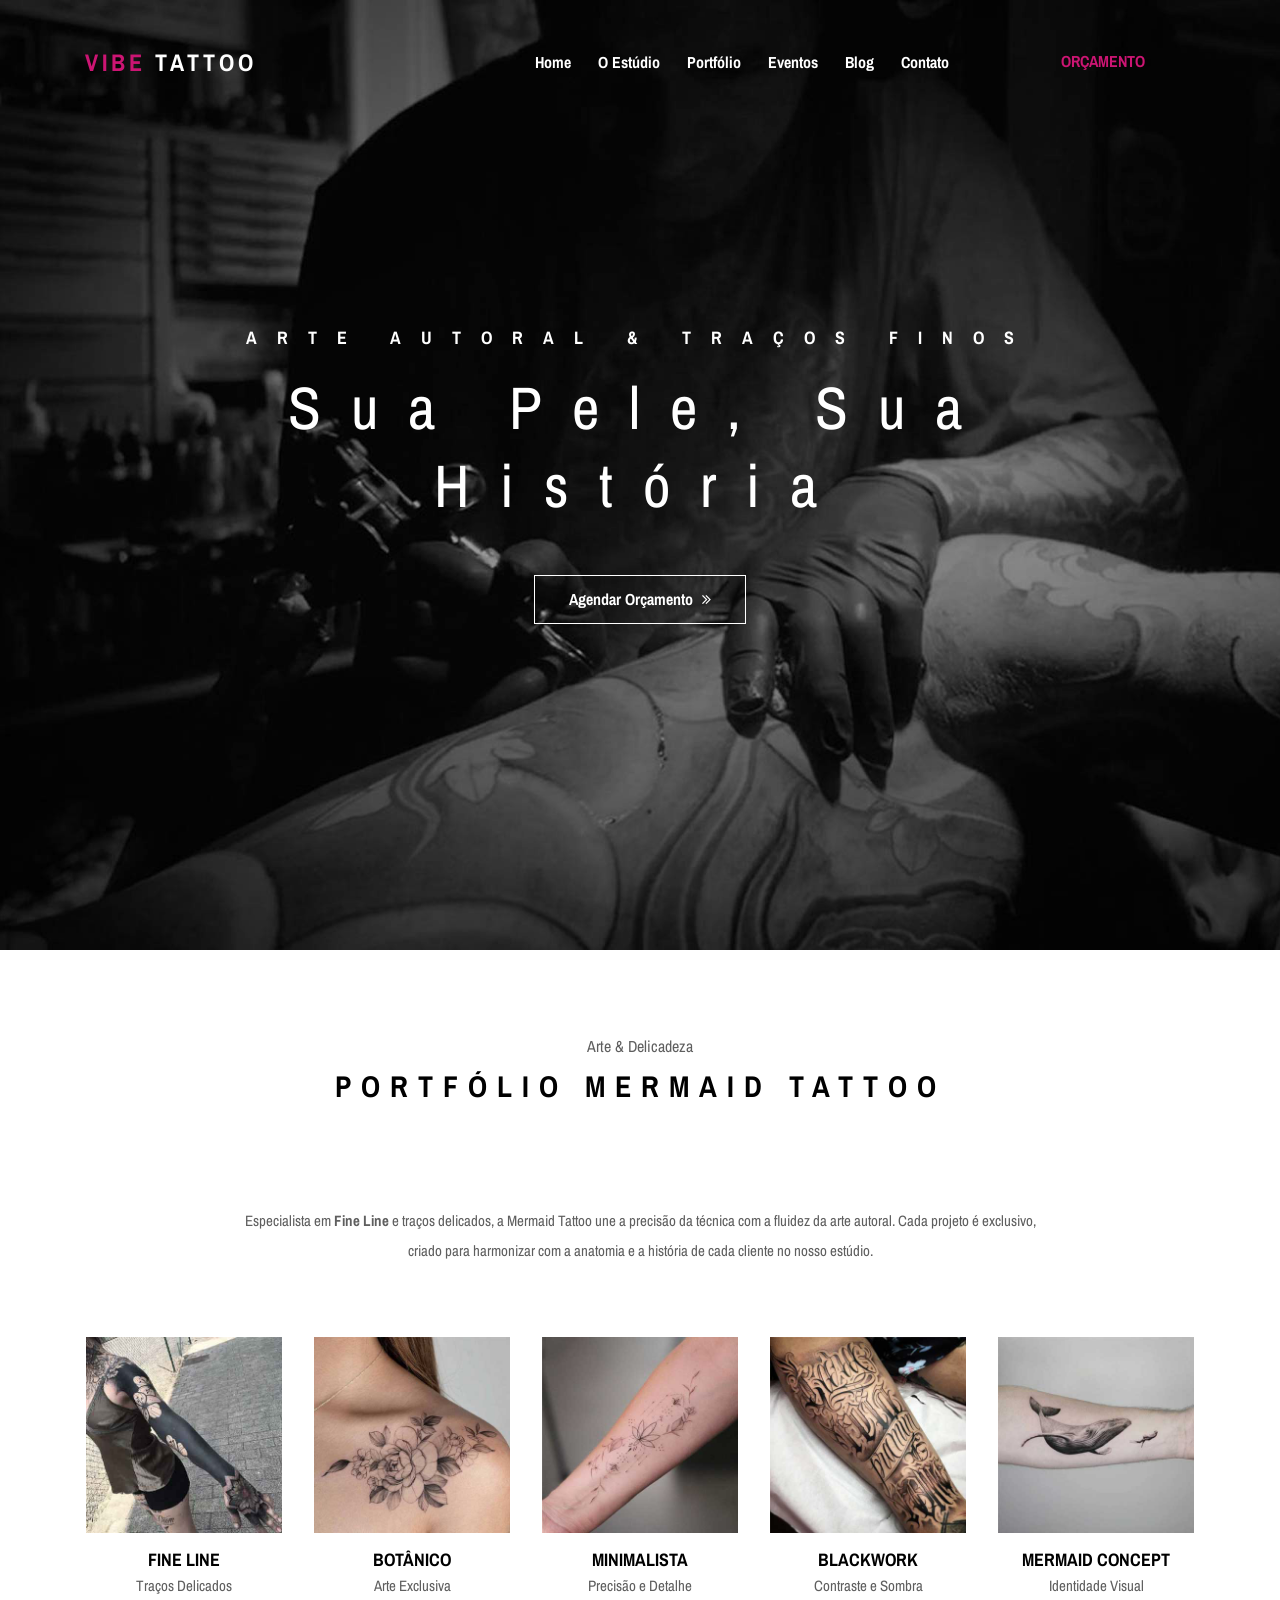
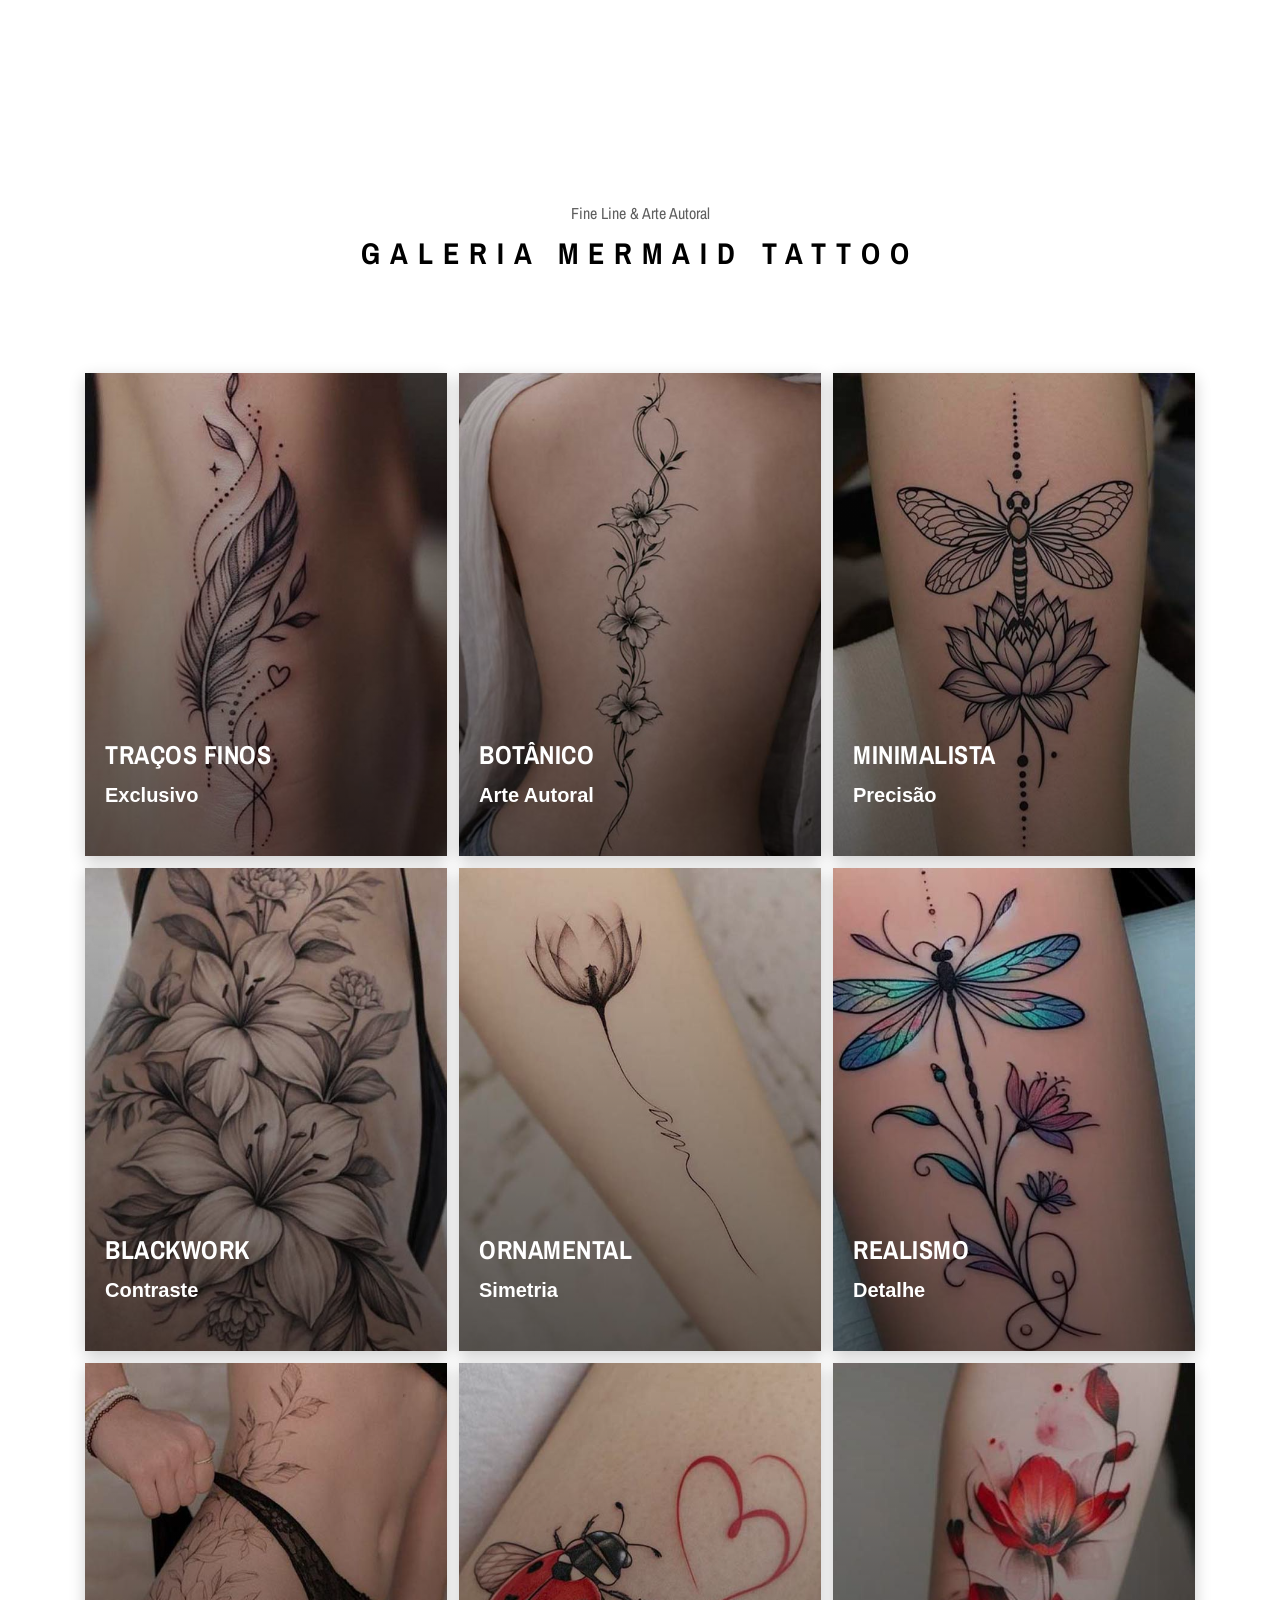
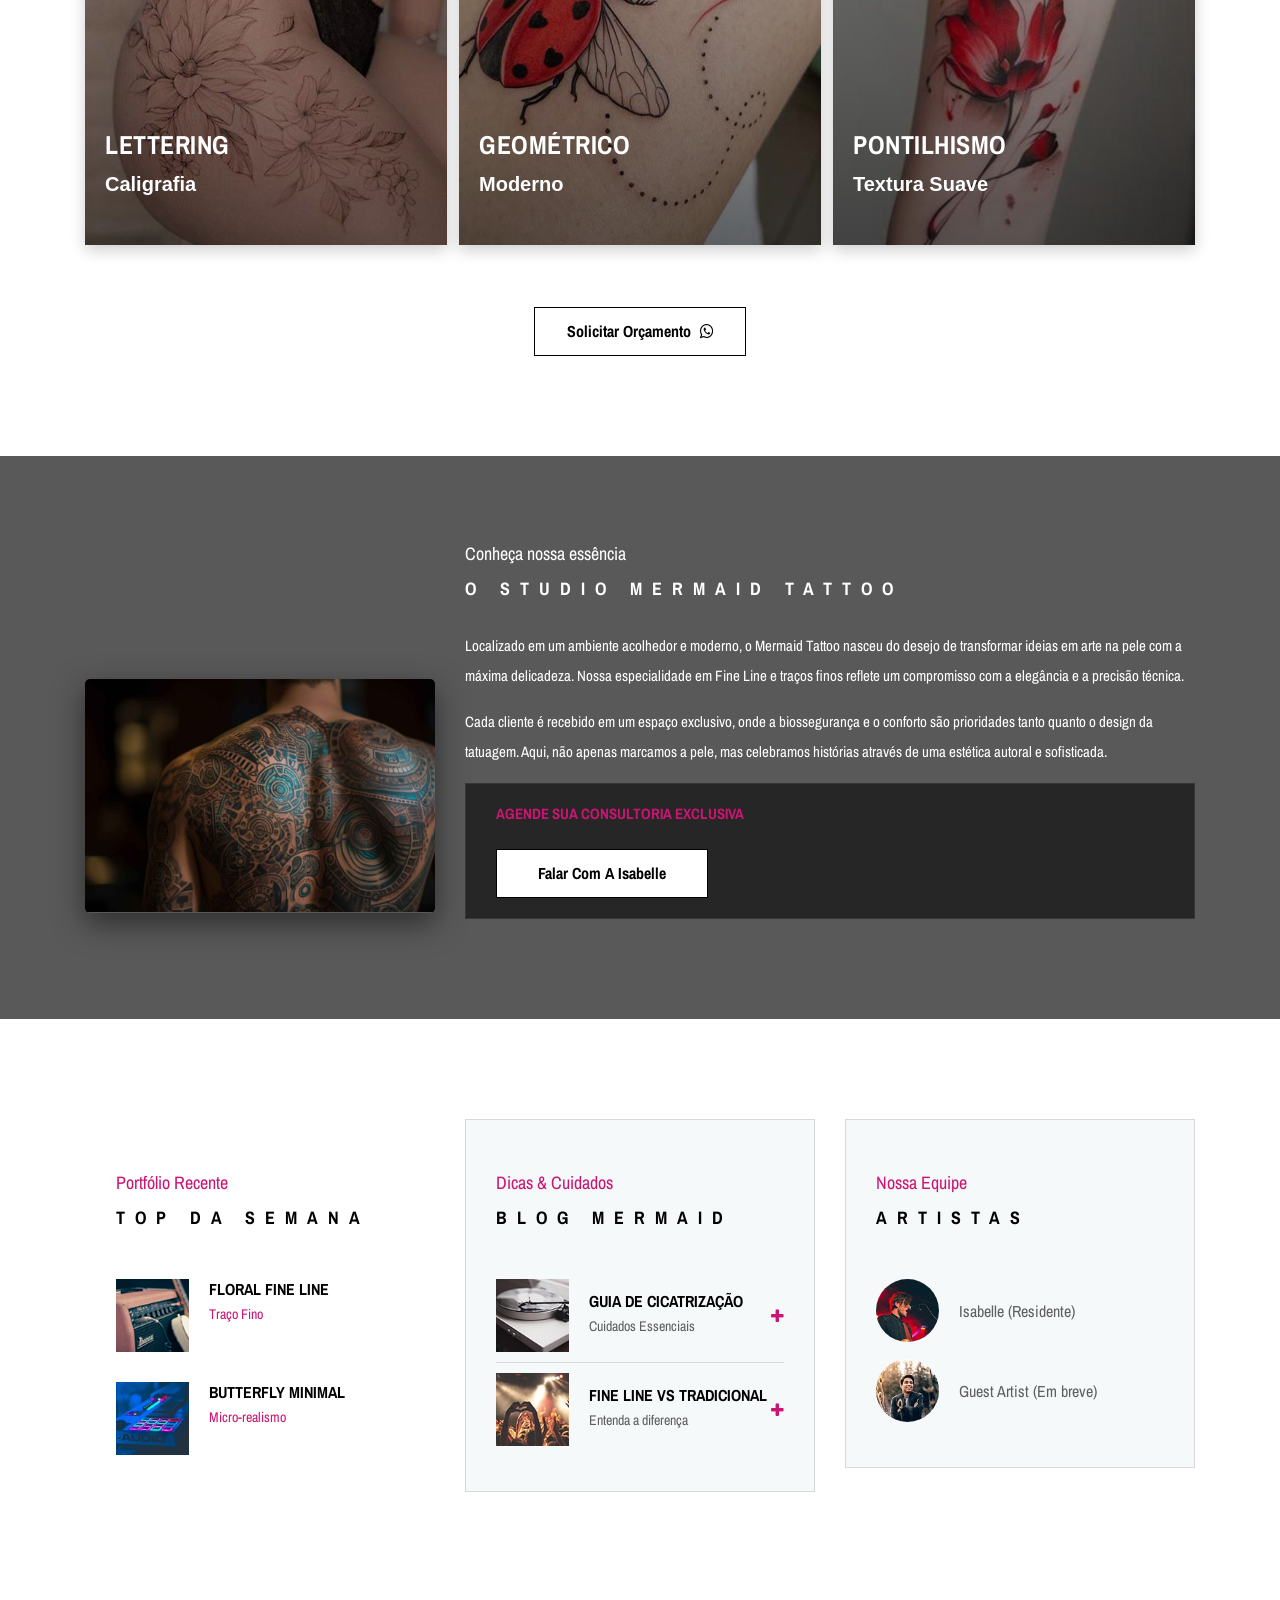
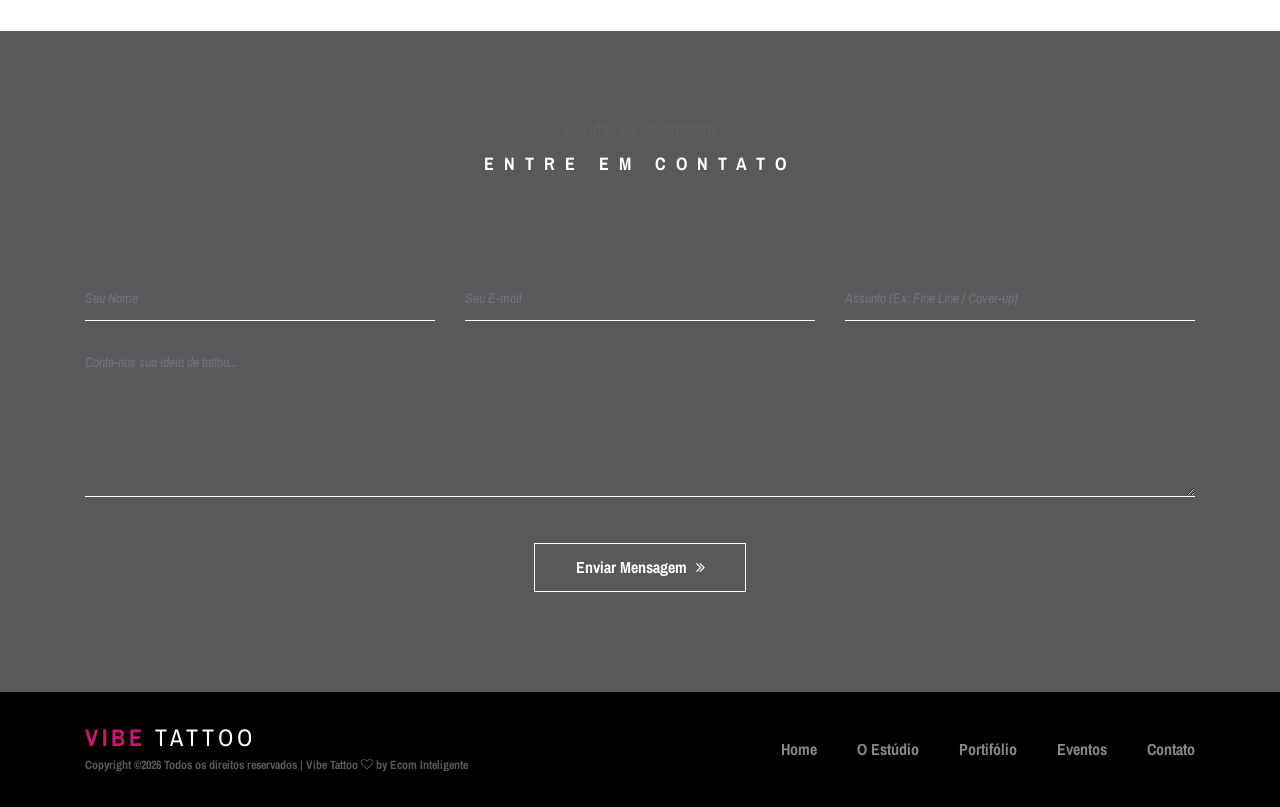
==== commit 44dbb4c9: "altera blog" ====
--- a/index.html
+++ b/index.html
@@ -1,3 +1,6 @@
+<!DOCTYPE html>
+<html lang="ept-BR">
+
 <head>
     <meta charset="UTF-8">
     <meta name="description" content="Mermaid Tattoo - Estúdio especializado em tatuagens Fine Line e autorais. Arte delicada e exclusiva com a tatuadora Isabelle. Agende sua sessão.">
@@ -27,9 +30,9 @@
                     <nav class="classy-navbar justify-content-between" id="oneMusicNav">
 
                         <!-- Nav brand -->
-                        <a href="index.html" class="nav-brand" style="display: flex; align-items: center; min-width: 250px; height: auto;">
-    <h4 style="color: #ffffff; margin: 0; font-weight: 700; letter-spacing: 2px; text-transform: uppercase;">
-        Mermaid <span style="color: #cc1573;">Tattoo</span>
+                        <a href="index.html" class="nav-brand" style="display: flex; align-items: center; min-width: 250px; height: auto; text-decoration: none;">
+    <h4 style="color: #ffffff; margin: 0; font-weight: 800; letter-spacing: 4px; text-transform: uppercase;">
+        <span style="font-weight: 900; color: #cc1573;">Vibe</span> Tattoo
     </h4>
 </a>
 
@@ -510,9 +513,13 @@
         <div class="container">
             <div class="row d-flex flex-wrap align-items-center">
                 <div class="col-12 col-md-6">
-                    <a href="#"><img src="img/core-img/logo.png" alt=""></a>
+                    <a href="index.html" class="nav-brand" style="display: flex; align-items: center; min-width: 250px; height: auto; text-decoration: none;">
+    <h4 style="color: #ffffff; margin: 0; font-weight: 300; letter-spacing: 4px; text-transform: uppercase;">
+        <span style="font-weight: 900; color: #cc1573;">Vibe</span> Tattoo
+    </h4>
+</a>
                     <p class="copywrite-text"><a href="#"><!-- Link back to Colorlib can't be removed. Template is licensed under CC BY 3.0. -->
-Copyright &copy;<script>document.write(new Date().getFullYear());</script> All rights reserved | This template is made with <i class="fa fa-heart-o" aria-hidden="true"></i> by <a href="https://colorlib.com" target="_blank">Colorlib</a>
+Copyright &copy;<script>document.write(new Date().getFullYear());</script> Todos os direitos reservados | Vibe Tattoo <i class="fa fa-heart-o" aria-hidden="true"></i> by <a href="https://ecominteligente.com.br" target="_blank">Ecom Inteligente</a>
 <!-- Link back to Colorlib can't be removed. Template is licensed under CC BY 3.0. --></p>
                 </div>
 
@@ -520,10 +527,10 @@
                     <div class="footer-nav">
                         <ul>
                             <li><a href="#">Home</a></li>
-                            <li><a href="#">Albums</a></li>
-                            <li><a href="#">Events</a></li>
-                            <li><a href="#">News</a></li>
-                            <li><a href="#">Contact</a></li>
+                            <li><a href="#">O Estúdio</a></li>
+                            <li><a href="#">Portifólio</a></li>
+                            <li><a href="#">Eventos</a></li>
+                            <li><a href="#">Contato</a></li>
                         </ul>
                     </div>
                 </div>
@@ -544,8 +551,7 @@
     <!-- Active js -->
     <script src="js/active.js"></script>
 
-    body { background: red !important; }
-</body>
+    </body>
 
 
 </html>
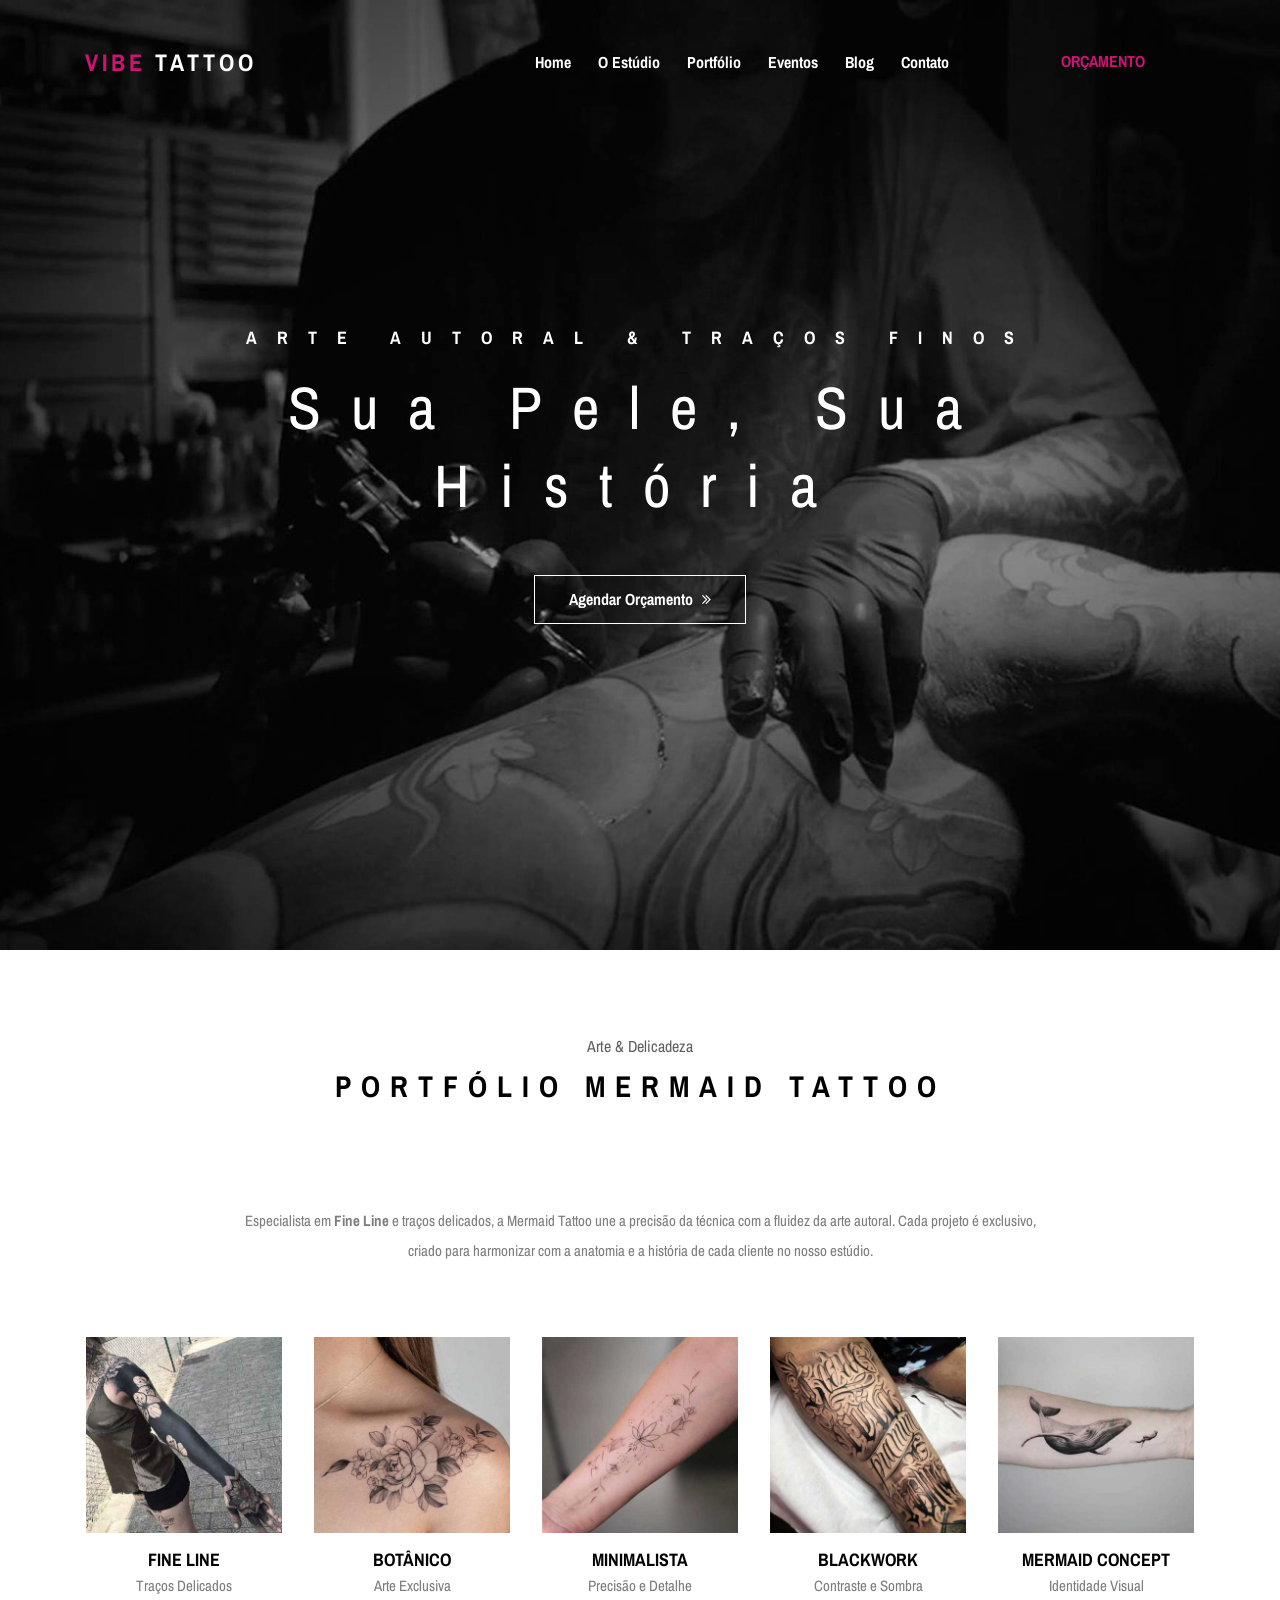
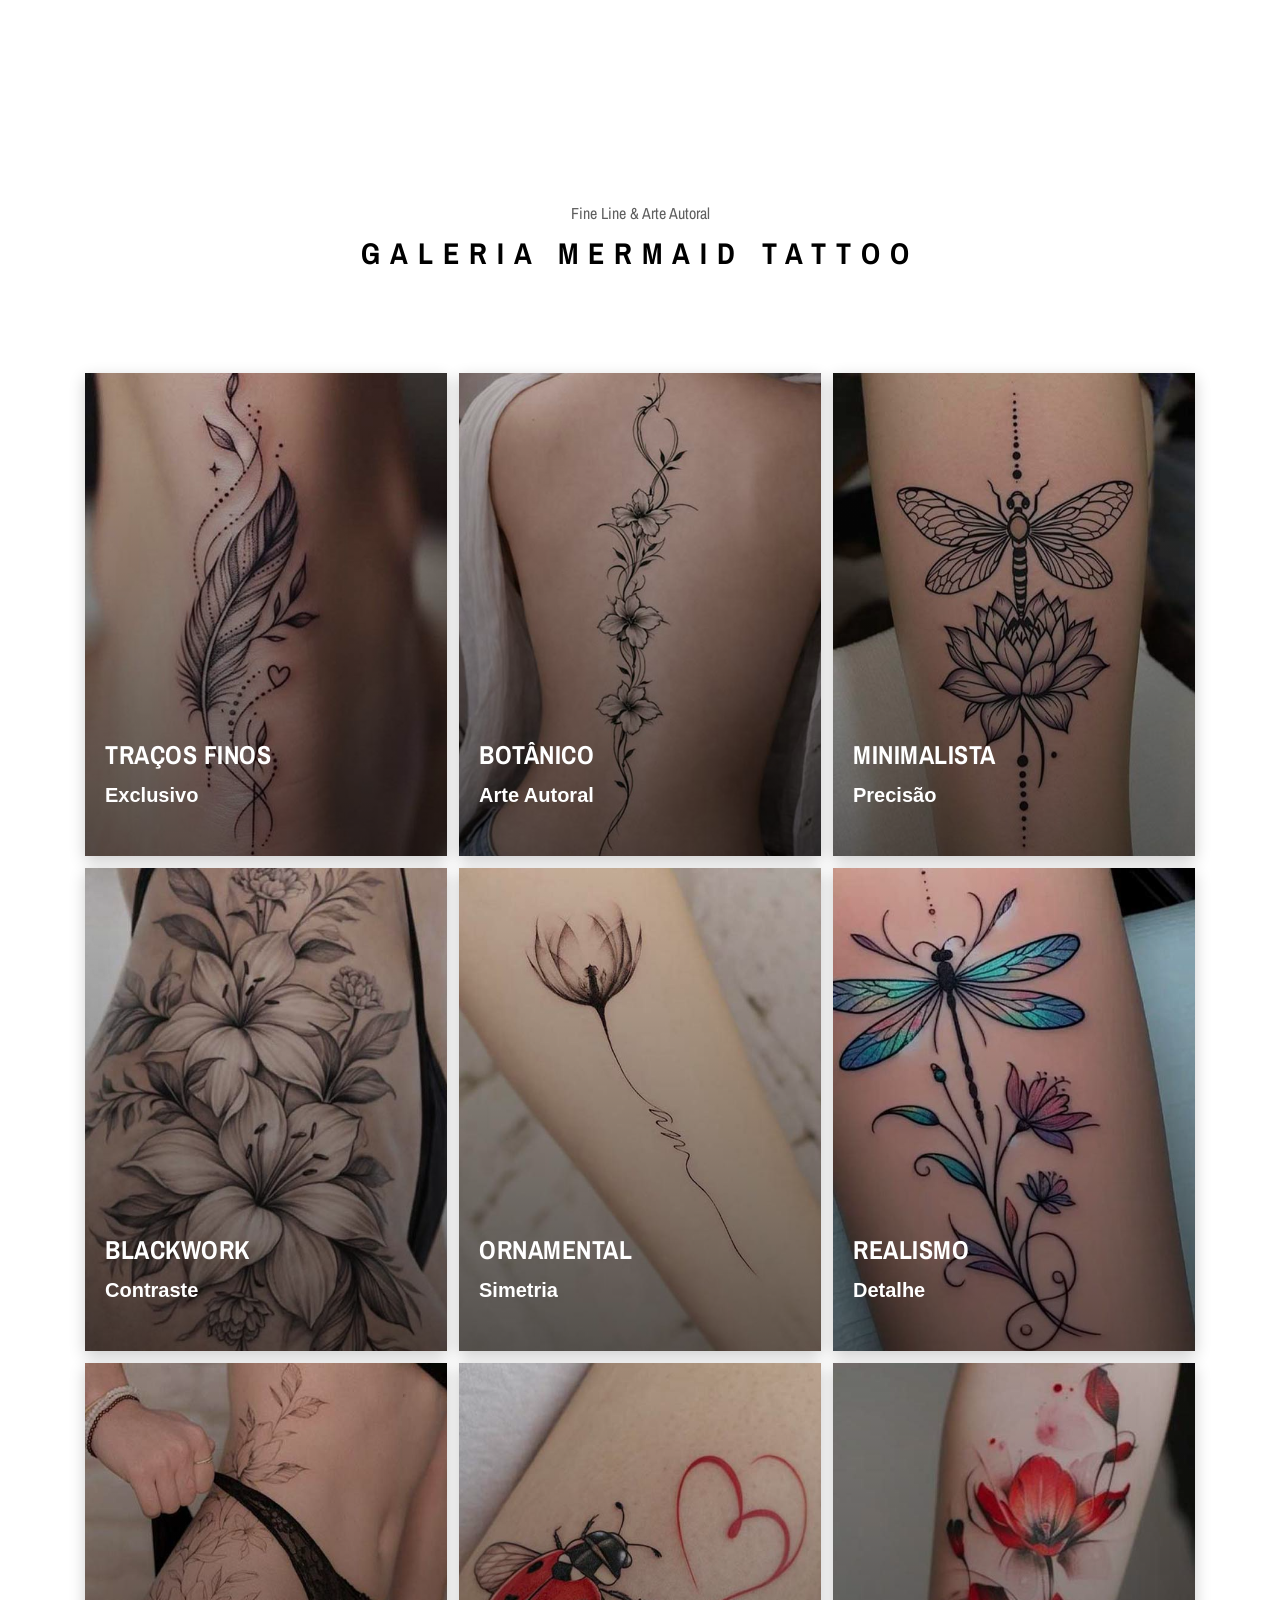
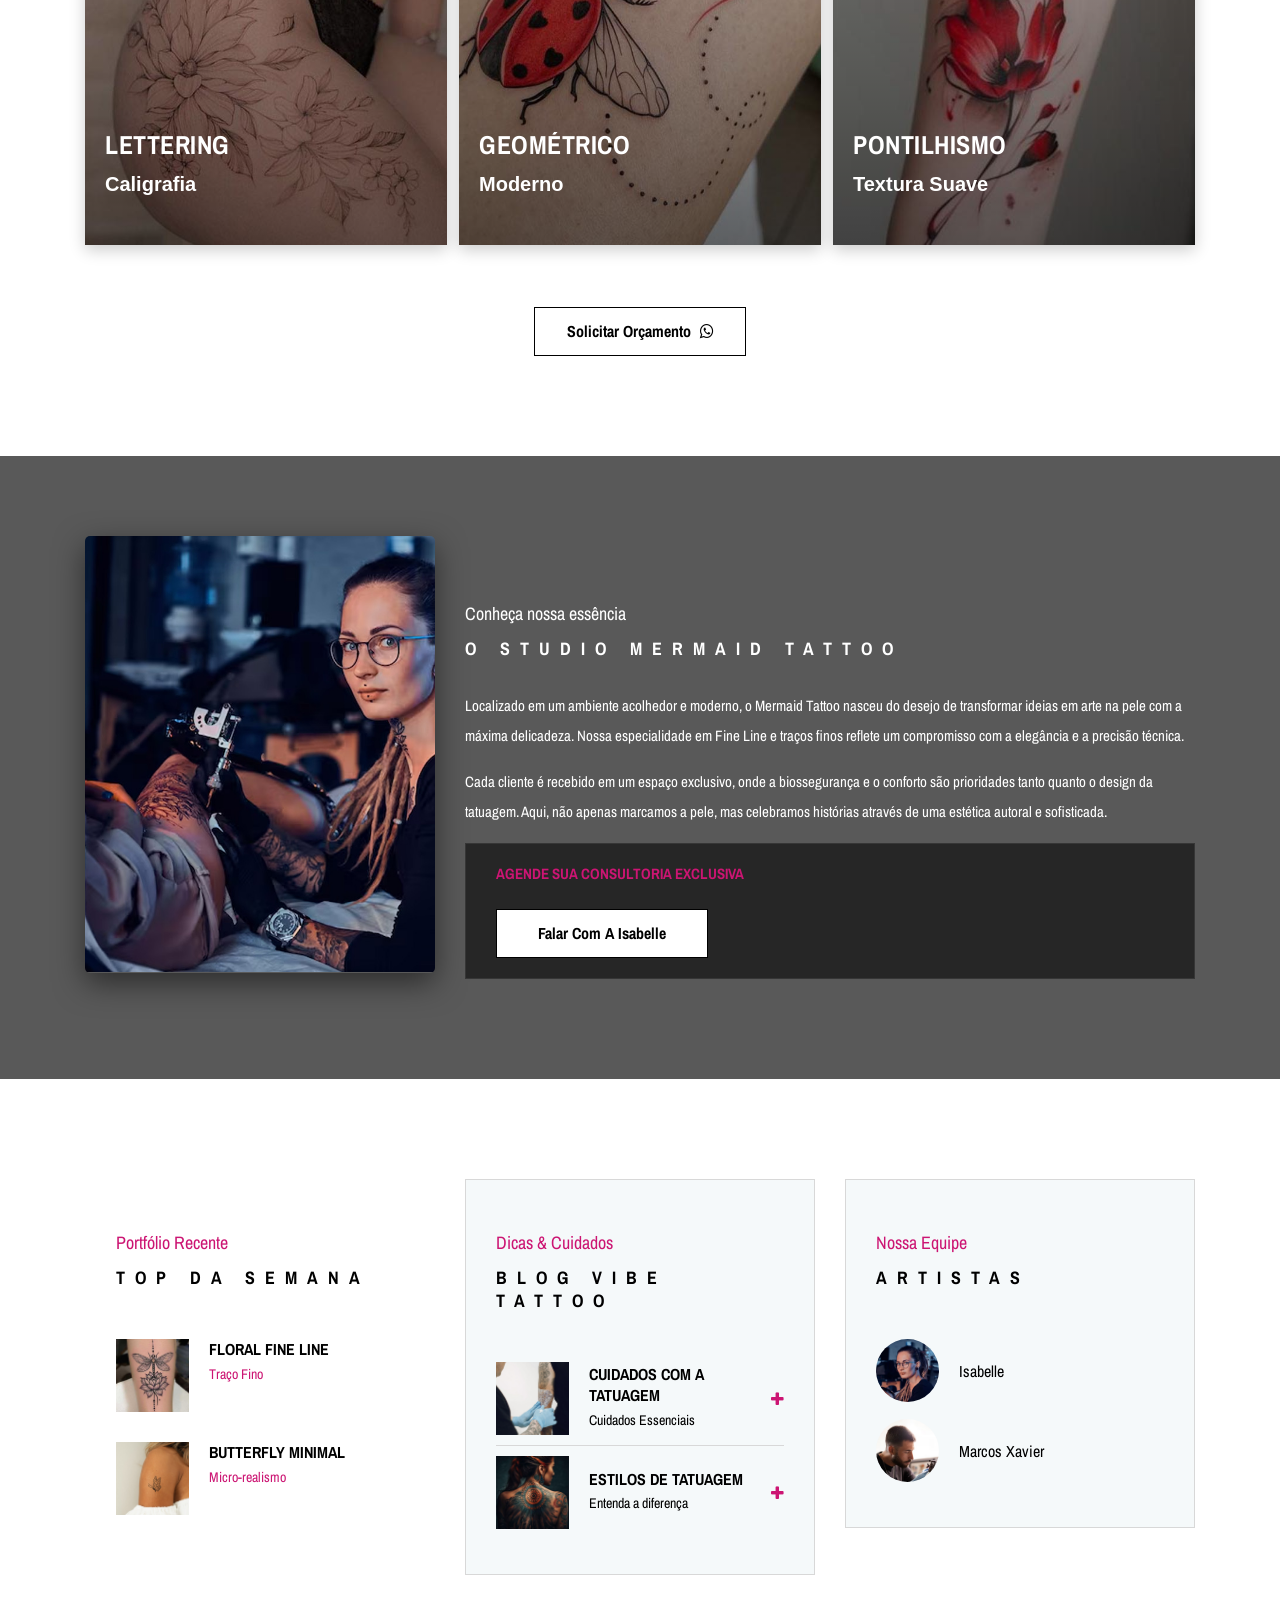
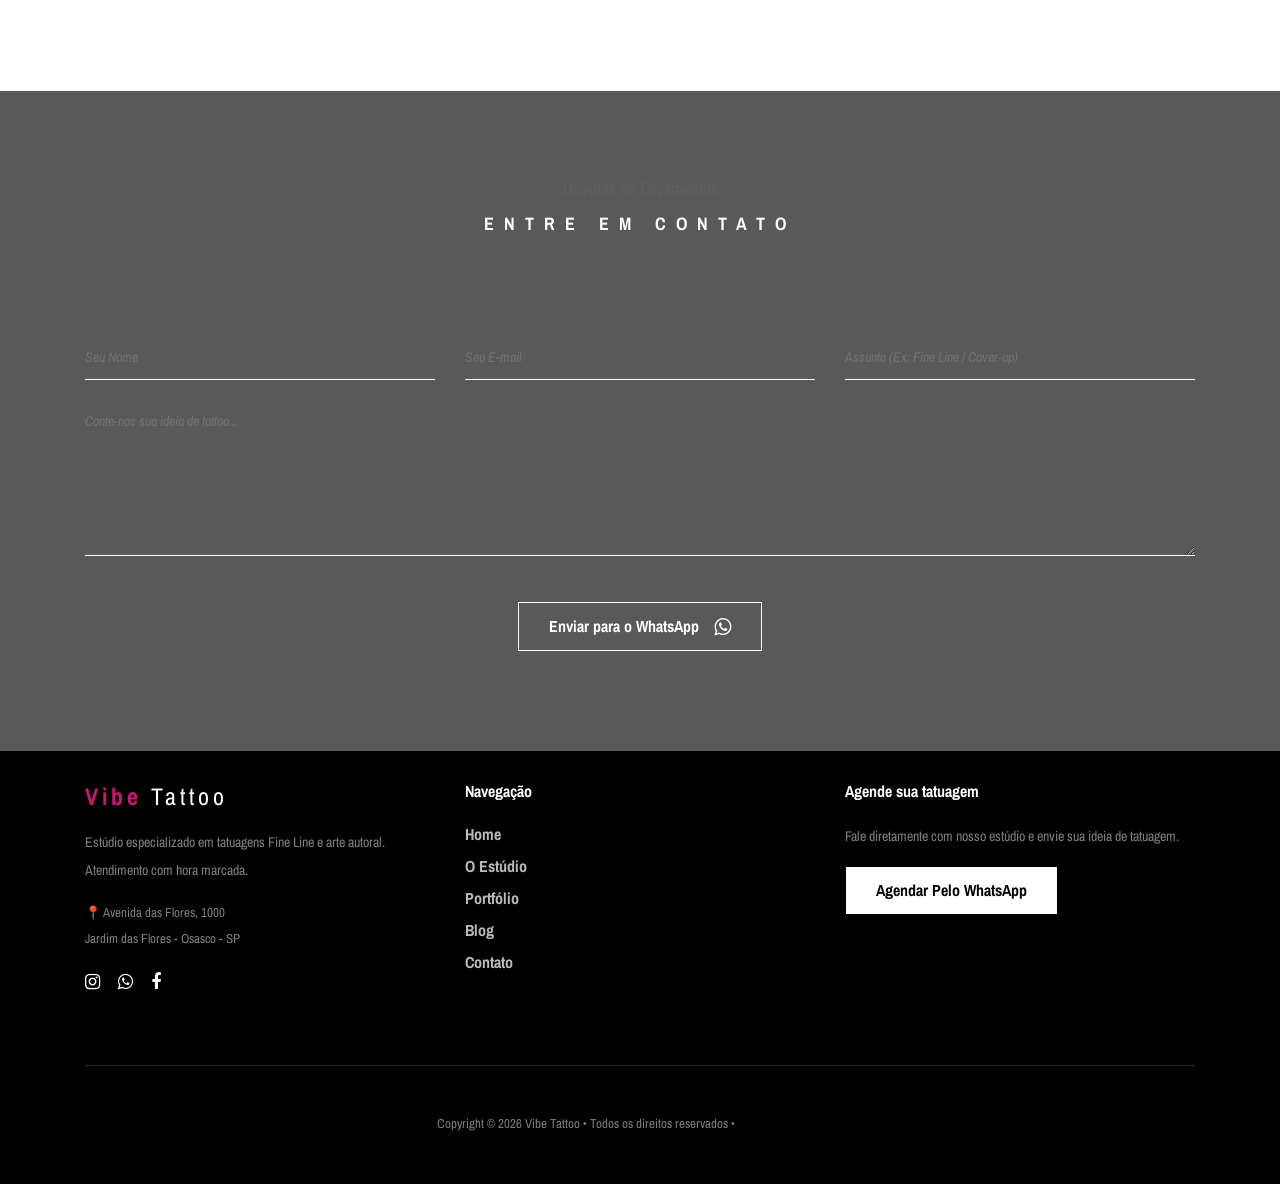
==== commit 3ba6162e: "finaliza blog" ====
--- a/index.html
+++ b/index.html
@@ -341,8 +341,8 @@
     <div class="row align-items-end">
         <div class="col-12 col-md-5 col-lg-4">
             <div class="featured-artist-thumb">
-                <video autoplay muted loop playsinline poster="img/home/img-sobre-nos.jpg" style="width: 100%; border-radius: 5px; box-shadow: 0 10px 30px rgba(0,0,0,0.5);">
-                    <source src="video/video-o-studio_home.mp4" type="video/mp4">
+                <video autoplay muted loop playsinline poster="img/home/img-studio1.jpg" style="width: 100%; border-radius: 5px; box-shadow: 0 10px 30px rgba(0,0,0,0.5);">
+                    <!--<source src="video/video-o-studio_home.mp4" type="video/mp4">-->
                     Seu navegador não suporta vídeos.
                 </video>
             </div>
@@ -384,7 +384,7 @@
 
                     <div class="single-top-item d-flex mb-30">
                         <div class="thumbnail">
-                            <img src="img/bg-img/wt1.jpg" alt="">
+                            <img src="img/home/card-coluna-rodape-fine-line.jpg" alt="">
                         </div>
                         <div class="content-">
                             <h6>Floral Fine Line</h6>
@@ -394,7 +394,7 @@
 
                     <div class="single-top-item d-flex mb-30">
                         <div class="thumbnail">
-                            <img src="img/bg-img/wt2.jpg" alt="">
+                            <img src="img/home/card-coluna-Butterfly-Minimal.jpg" alt="">
                         </div>
                         <div class="content-">
                             <h6>Butterfly Minimal</h6>
@@ -408,14 +408,14 @@
                 <div class="new-hits-area mb-100">
                     <div class="section-heading text-left mb-50">
                         <p style="color: #cc1573 !important;">Dicas & Cuidados</p>
-                        <h2>Blog Mermaid</h2>
+                        <h2>Blog Vibe Tattoo</h2>
                     </div>
 
                     <div class="single-new-item d-flex align-items-center justify-content-between">
                         <div class="first-part d-flex align-items-center">
-                            <div class="thumbnail"><img src="img/bg-img/wt7.jpg" alt=""></div>
+                            <div class="thumbnail"><img src="img/home/card-coluna-cuidados.jpg" alt="Cuidados com a Tatuagem"></div>
                             <div class="content-">
-                                <h6>Guia de Cicatrização</h6>
+                                <h6>Cuidados com a Tatuagem</h6>
                                 <p>Cuidados Essenciais</p>
                             </div>
                         </div>
@@ -424,9 +424,9 @@
 
                     <div class="single-new-item d-flex align-items-center justify-content-between">
                         <div class="first-part d-flex align-items-center">
-                            <div class="thumbnail"><img src="img/bg-img/wt8.jpg" alt=""></div>
+                            <div class="thumbnail"><img src="img/home/card-coluna-estilo-de-tatuagem.jpg" alt="Estilos de Tatuagem"></div>
                             <div class="content-">
-                                <h6>Fine Line vs Tradicional</h6>
+                                <h6>Estilos de Tatuagem</h6>
                                 <p>Entenda a diferença</p>
                             </div>
                         </div>
@@ -443,13 +443,13 @@
                     </div>
 
                     <div class="single-artists d-flex align-items-center">
-                        <div class="thumbnail"><img src="img/bg-img/pa1.jpg" alt=""></div>
-                        <div class="content-"><p>Isabelle (Residente)</p></div>
+                        <div class="thumbnail"><img src="img/home/card-coluna-tatuadora.jpg" alt="Tatuadora Isabelle"></div>
+                        <div class="content-"><p>Isabelle</p></div>
                     </div>
 
                     <div class="single-artists d-flex align-items-center">
-                        <div class="thumbnail"><img src="img/bg-img/pa2.jpg" alt=""></div>
-                        <div class="content-"><p>Guest Artist (Em breve)</p></div>
+                        <div class="thumbnail"><img src="img/home/card-coluna-tatuador.jpg" alt="Tatuador Marcos"></div>
+                        <div class="content-"><p>Marcos Xavier</p></div>
                     </div>
                 </div>
             </div>
@@ -497,7 +497,12 @@
                                 </div>
                             </div>
                             <div class="col-12 text-center wow fadeInUp" data-wow-delay="500ms">
-                                <button class="btn oneMusic-btn mt-30" type="submit">Enviar Mensagem <i class="fa fa-angle-double-right"></i></button>
+                                <a href="https://wa.me/5511922186313?text=Olá! Gostaria de fazer um orçamento com a Vibe Tattoo." 
+   target="_blank" 
+   class="btn oneMusic-btn mt-30" 
+   style="display: inline-flex; align-items: center; gap: 10px; text-transform: none !important;">
+    Enviar para o WhatsApp <i class="fa fa-whatsapp" style="font-size: 20px;"></i>
+</a>
                             </div>
                         </div>
                     </form>
@@ -510,33 +515,87 @@
 
     <!-- ##### Footer Area Start ##### -->
     <footer class="footer-area">
-        <div class="container">
-            <div class="row d-flex flex-wrap align-items-center">
-                <div class="col-12 col-md-6">
-                    <a href="index.html" class="nav-brand" style="display: flex; align-items: center; min-width: 250px; height: auto; text-decoration: none;">
-    <h4 style="color: #ffffff; margin: 0; font-weight: 300; letter-spacing: 4px; text-transform: uppercase;">
-        <span style="font-weight: 900; color: #cc1573;">Vibe</span> Tattoo
-    </h4>
+<div class="container">
+
+<div class="row">
+
+<!-- COLUNA 1 -->
+<div class="col-lg-4 col-md-6 mb-30">
+
+<h4 style="color:#fff;letter-spacing:4px;font-weight:300;">
+<span style="color:#cc1573;font-weight:900;">Vibe</span> Tattoo
+</h4>
+
+<p style="margin-top:15px;font-size:14px;">
+Estúdio especializado em tatuagens Fine Line e arte autoral.
+Atendimento com hora marcada.
+</p>
+
+<p style="font-size:13px;margin-top:10px;">
+📍 Avenida das Flores, 1000<br>
+Jardim das Flores - Osasco - SP
+</p>
+
+<div class="footer-social mt-15">
+<a href="#"><i class="fa fa-instagram"></i></a>
+<a href="https://wa.me/5511922186313"><i class="fa fa-whatsapp"></i></a>
+<a href="#"><i class="fa fa-facebook"></i></a>
+</div>
+
+</div>
+
+
+<!-- COLUNA 2 -->
+<div class="col-lg-4 col-md-6 mb-30">
+
+<h6 style="color:#fff;margin-bottom:20px;">Navegação</h6>
+
+<ul class="footer-links">
+<li><a href="index.html">Home</a></li>
+<li><a href="estudio.html">O Estúdio</a></li>
+<li><a href="portfolio.html">Portfólio</a></li>
+<li><a href="blog.html">Blog</a></li>
+<li><a href="contato.html">Contato</a></li>
+</ul>
+
+</div>
+
+
+<!-- COLUNA 3 -->
+<div class="col-lg-4 col-md-12">
+
+<h6 style="color:#fff;margin-bottom:20px;">Agende sua tatuagem</h6>
+
+<p style="font-size:14px;">
+Fale diretamente com nosso estúdio e envie sua ideia de tatuagem.
+</p>
+
+<a href="https://wa.me/5511922186313" class="btn oneMusic-btn mt-10">
+Agendar pelo WhatsApp
 </a>
-                    <p class="copywrite-text"><a href="#"><!-- Link back to Colorlib can't be removed. Template is licensed under CC BY 3.0. -->
-Copyright &copy;<script>document.write(new Date().getFullYear());</script> Todos os direitos reservados | Vibe Tattoo <i class="fa fa-heart-o" aria-hidden="true"></i> by <a href="https://ecominteligente.com.br" target="_blank">Ecom Inteligente</a>
-<!-- Link back to Colorlib can't be removed. Template is licensed under CC BY 3.0. --></p>
-                </div>
-
-                <div class="col-12 col-md-6">
-                    <div class="footer-nav">
-                        <ul>
-                            <li><a href="#">Home</a></li>
-                            <li><a href="#">O Estúdio</a></li>
-                            <li><a href="#">Portifólio</a></li>
-                            <li><a href="#">Eventos</a></li>
-                            <li><a href="#">Contato</a></li>
-                        </ul>
-                    </div>
-                </div>
-            </div>
-        </div>
-    </footer>
+
+</div>
+
+</div>
+
+
+<hr style="border-color:#222;margin:40px 0;">
+
+
+<div class="row">
+<div class="col-12 text-center">
+
+<p style="font-size:13px;">
+Copyright © <script>document.write(new Date().getFullYear());</script>
+Vibe Tattoo • Todos os direitos reservados •
+<a href="https://ecominteligente.com.br" target="_blank">Ecom Inteligente</a>
+</p>
+
+</div>
+</div>
+
+</div>
+</footer>
     <!-- ##### Footer Area Start ##### -->
 
     <!-- ##### All Javascript Script ##### -->
--- a/css/style.css
+++ b/css/style.css
@@ -32,7 +32,7 @@
 
 p {
   font-family: "Archivo Narrow", sans-serif;
-  color: #5f5f5f;
+  color: #7e7c7c;
   font-size: 15px;
   line-height: 2;
   font-weight: 400; }
@@ -1825,4 +1825,78 @@
 
 #about {
     background-image: url('img/home/img-sobre-nos.jpg') !important;
+}
+
+.anuncio-box{
+position: relative;
+overflow: hidden;
+}
+
+.anuncio-box img{
+width: 100%;
+display: block;
+}
+
+.anuncio-overlay{
+position: absolute;
+top: 0;
+left: 0;
+width: 100%;
+height: 100%;
+background: rgba(0,0,0,0.45);
+display: flex;
+flex-direction: column;
+justify-content: center;
+align-items: center;
+text-align: center;
+padding: 20px;
+color: #fff;
+}
+
+.anuncio-overlay h5{
+color: #fff;
+font-size: 20px;
+margin-bottom: 10px;
+}
+
+.anuncio-overlay p{
+font-size: 14px;
+margin-bottom: 15px;
+}
+
+.footer-links{
+list-style:none;
+padding:0;
+}
+
+.footer-links li{
+margin-bottom:8px;
+}
+
+.footer-links a{
+color:#bbb;
+transition:0.3s;
+}
+
+.footer-links a:hover{
+color:#cc1573;
+}
+
+.footer-social a{
+color:#fff;
+margin-right:15px;
+font-size:18px;
+transition:0.3s;
+}
+
+.footer-social a:hover{
+color:#cc1573;
+}
+
+.miscellaneous-area .content- p{
+color:#000;
+}
+
+.miscellaneous-area .content- h6{
+color:#000;
 }
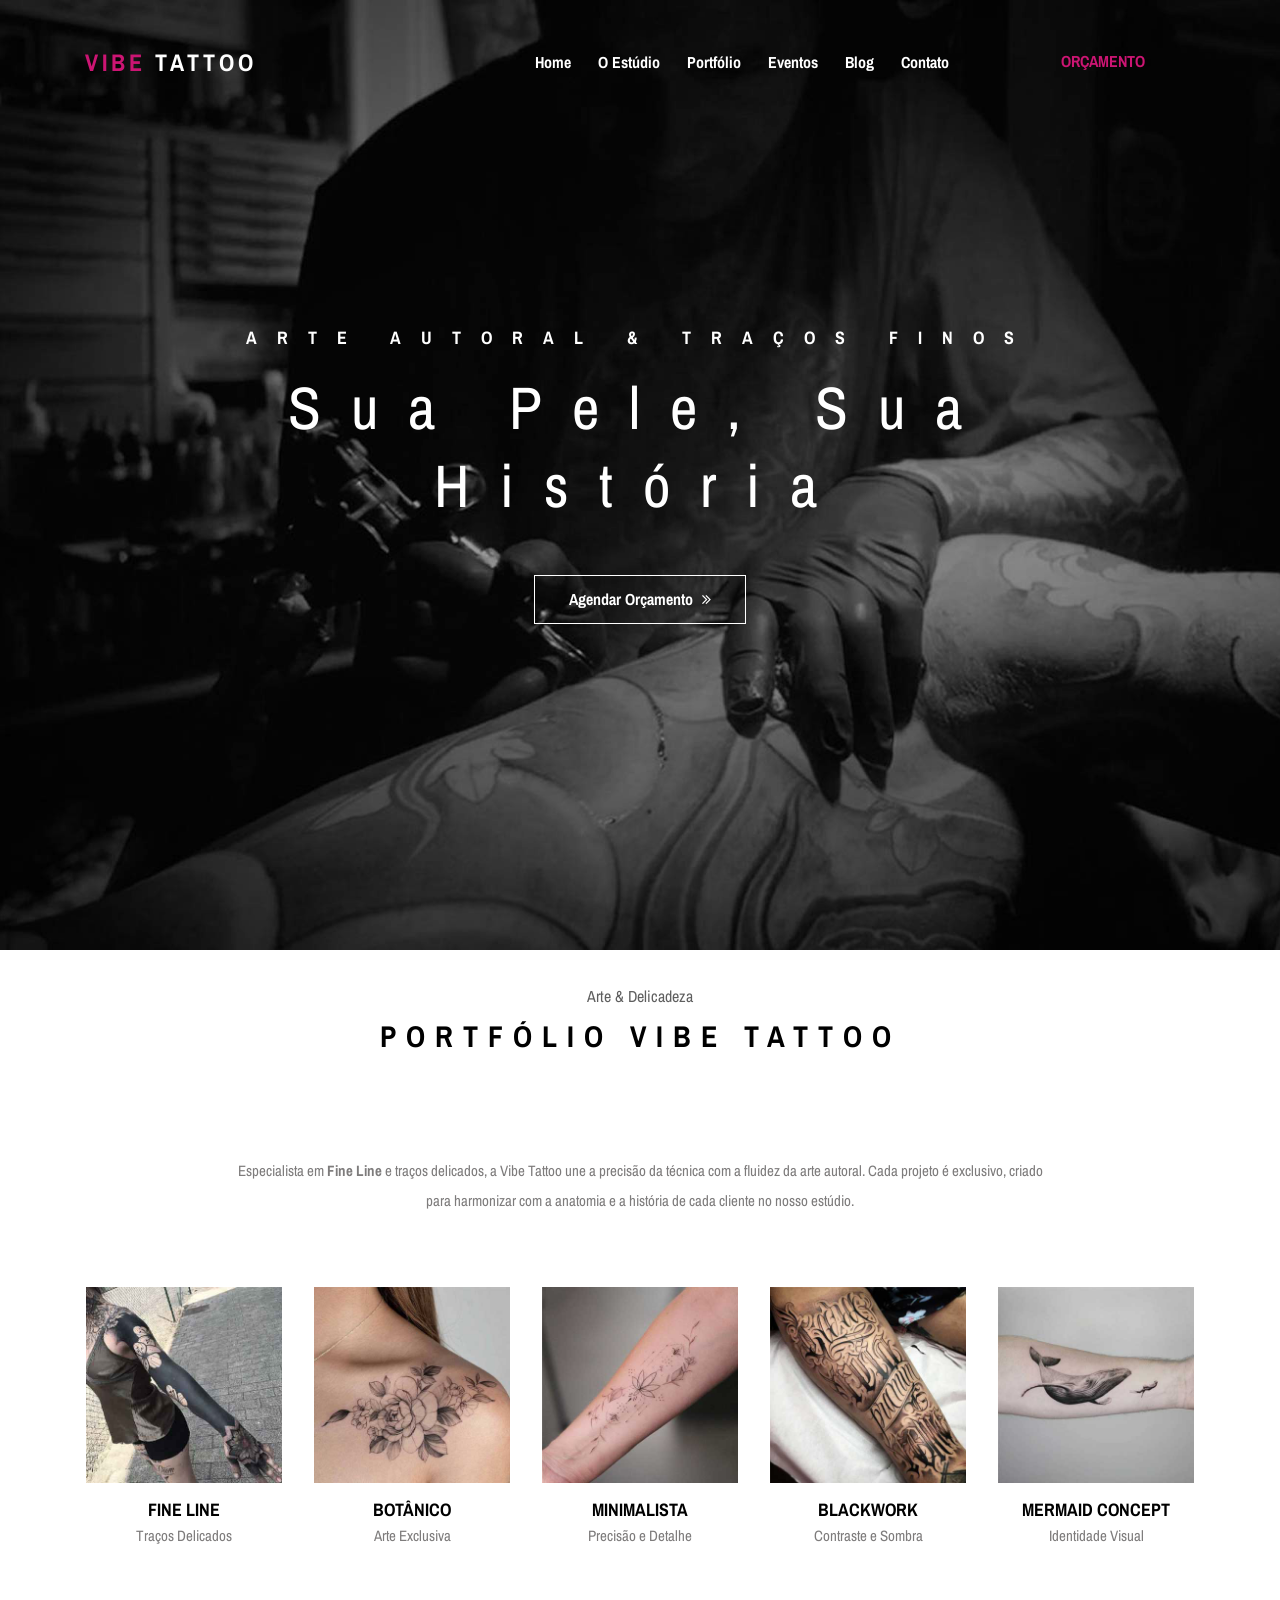
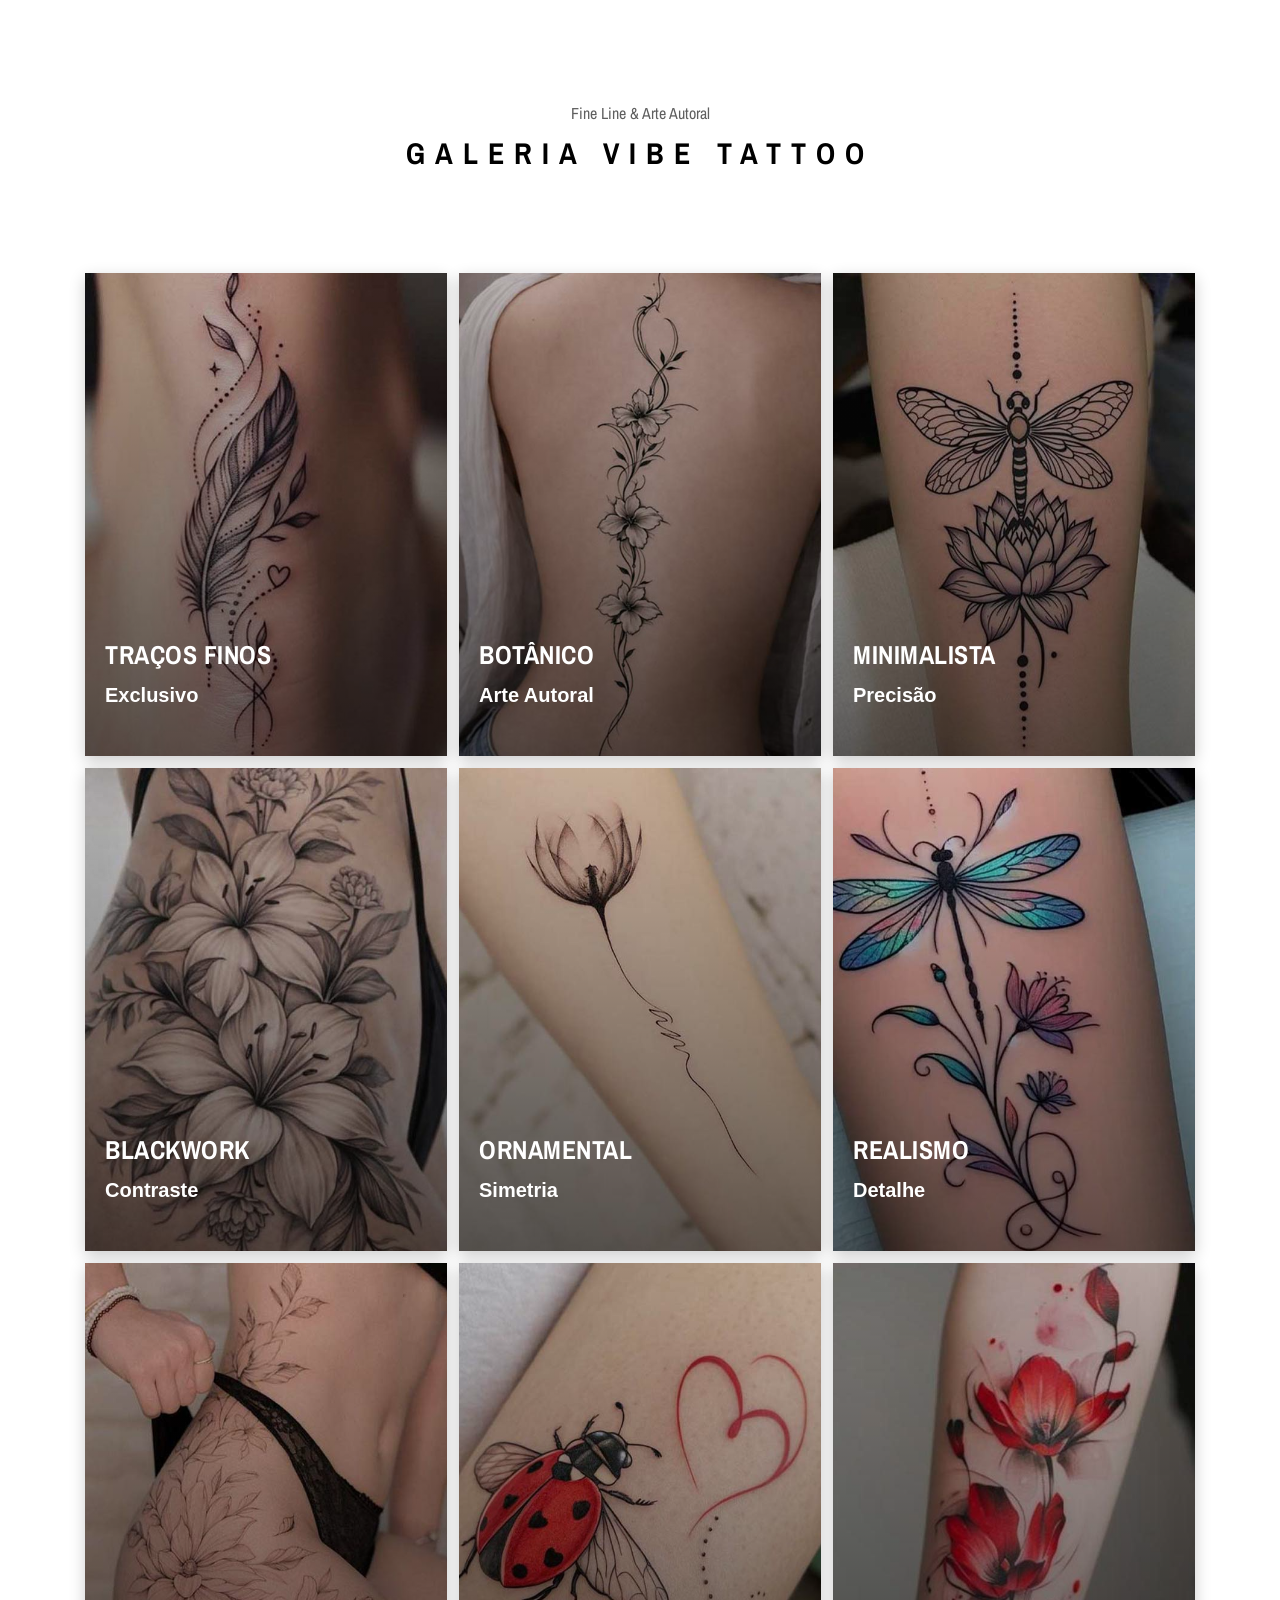
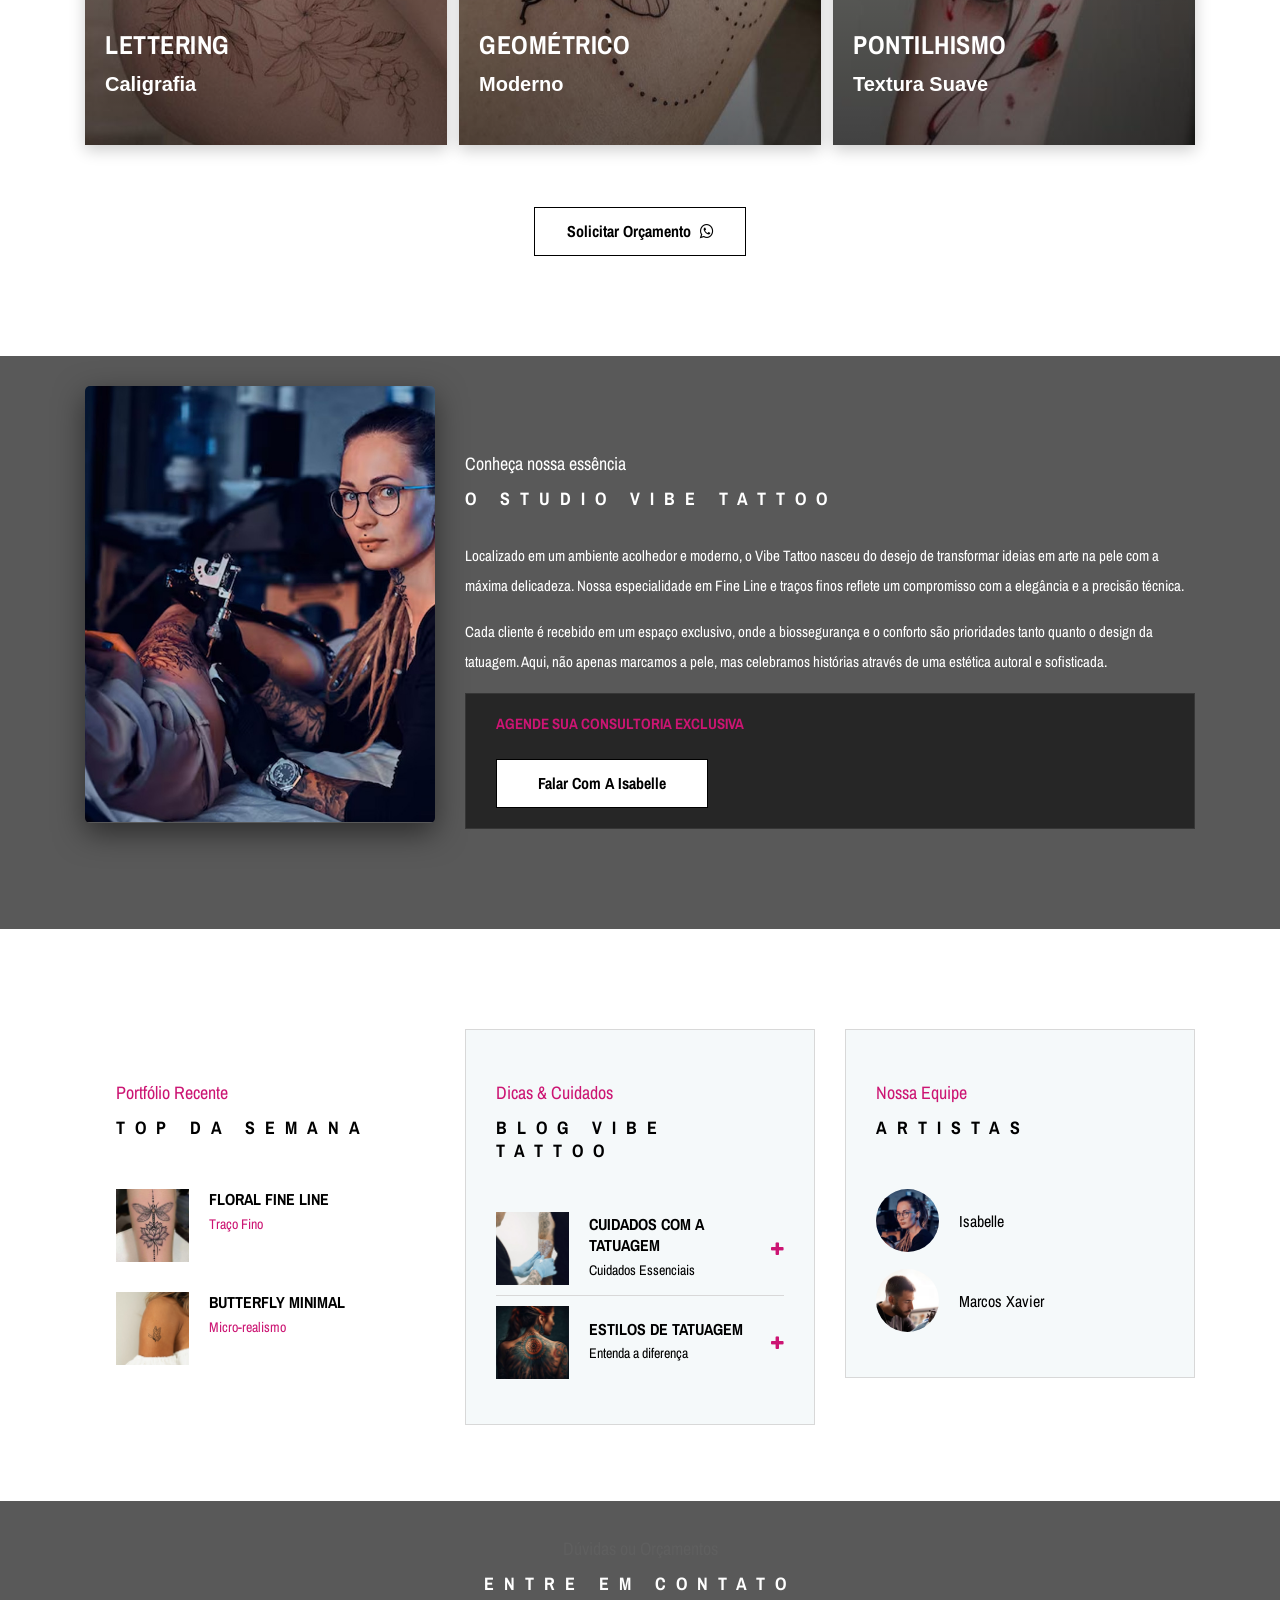
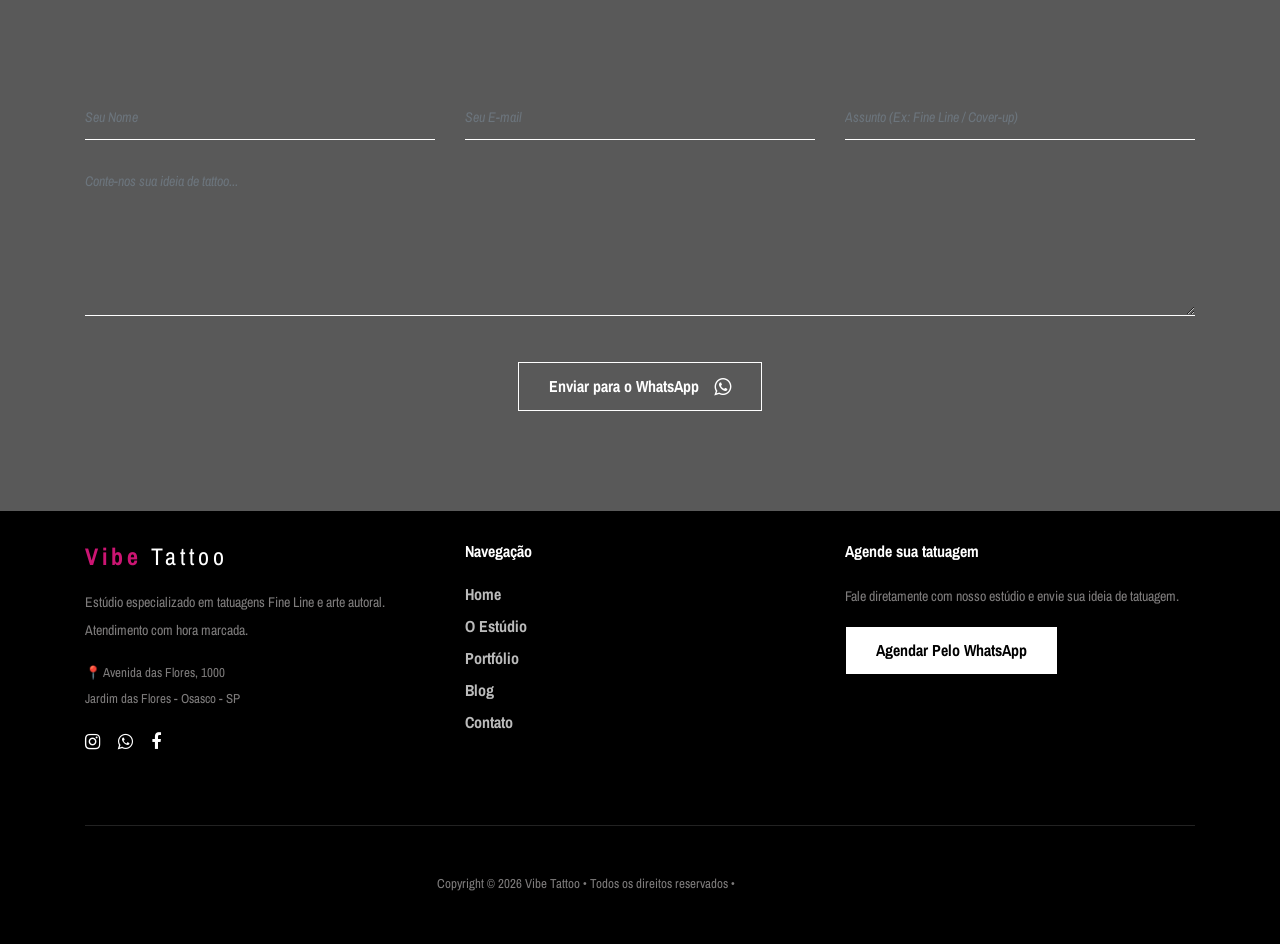
==== commit a43dc45e: "altera nome" ====
--- a/index.html
+++ b/index.html
@@ -3,11 +3,11 @@
 
 <head>
     <meta charset="UTF-8">
-    <meta name="description" content="Mermaid Tattoo - Estúdio especializado em tatuagens Fine Line e autorais. Arte delicada e exclusiva com a tatuadora Isabelle. Agende sua sessão.">
+    <meta name="description" content="Vibe Tattoo - Estúdio especializado em tatuagens Fine Line e autorais. Arte delicada e exclusiva com a tatuadora Isabelle. Agende sua sessão.">
     <meta http-equiv="X-UA-Compatible" content="IE=edge">
     <meta name="viewport" content="width=device-width, initial-scale=1, shrink-to-fit=no">
 
-    <title>Mermaid Tattoo | Tatuagem Fine Line e Arte Autoral</title>
+    <title>Vibe Tattoo | Tatuagem Fine Line e Arte Autoral</title>
 
     <link rel="preload" as="image" href="img/home/banner-home-tattoo-1.jpg">
 
@@ -133,14 +133,14 @@
             <div class="col-12">
                 <div class="section-heading style-2">
                     <p>Arte & Delicadeza</p>
-                    <h2>Portfólio Mermaid Tattoo</h2>
+                    <h2>Portfólio Vibe Tattoo</h2>
                 </div>
             </div>
         </div>
         <div class="row justify-content-center">
             <div class="col-12 col-lg-9">
                 <div class="ablums-text text-center mb-70">
-                    <p>Especialista em <strong>Fine Line</strong> e traços delicados, a Mermaid Tattoo une a precisão da técnica com a fluidez da arte autoral. Cada projeto é exclusivo, criado para harmonizar com a anatomia e a história de cada cliente no nosso estúdio.</p>
+                    <p>Especialista em <strong>Fine Line</strong> e traços delicados, a Vibe Tattoo une a precisão da técnica com a fluidez da arte autoral. Cada projeto é exclusivo, criado para harmonizar com a anatomia e a história de cada cliente no nosso estúdio.</p>
                 </div>
             </div>
         </div>
@@ -150,7 +150,7 @@
                 <div class="albums-slideshow owl-carousel">
                     
                     <div class="single-album">
-                        <img src="img/galeria/carrossel/tatoo-blackwork-card.jpg" alt="Tatuagem Fine Line Mermaid Tattoo">
+                        <img src="img/galeria/carrossel/tatoo-blackwork-card.jpg" alt="Tatuagem Fine Line Vibe Tattoo">
                         <div class="album-info">
                             <a href="#"><h5>Fine Line</h5></a>
                             <p>Traços Delicados</p>
@@ -227,7 +227,7 @@
             <div class="col-12 text-center">
                 <div class="section-heading style-2">
                     <p>Fine Line & Arte Autoral</p>
-                    <h2>Galeria Mermaid Tattoo</h2>
+                    <h2>Galeria Vibe Tattoo</h2>
                 </div>
             </div>
         </div>
@@ -351,9 +351,9 @@
                 <div class="featured-artist-content">
                     <div class="section-heading white text-left mb-30">
                         <p>Conheça nossa essência</p>
-                        <h2>O Studio Mermaid Tattoo</h2>
-                    </div>
-                    <p>Localizado em um ambiente acolhedor e moderno, o Mermaid Tattoo nasceu do desejo de transformar ideias em arte na pele com a máxima delicadeza. Nossa especialidade em Fine Line e traços finos reflete um compromisso com a elegância e a precisão técnica.</p>
+                        <h2>O Studio Vibe Tattoo</h2>
+                    </div>
+                    <p>Localizado em um ambiente acolhedor e moderno, o Vibe Tattoo nasceu do desejo de transformar ideias em arte na pele com a máxima delicadeza. Nossa especialidade em Fine Line e traços finos reflete um compromisso com a elegância e a precisão técnica.</p>
                     
                     <p>Cada cliente é recebido em um espaço exclusivo, onde a biossegurança e o conforto são prioridades tanto quanto o design da tatuagem. Aqui, não apenas marcamos a pele, mas celebramos histórias através de uma estética autoral e sofisticada.</p>
                     
--- a/css/style.css
+++ b/css/style.css
@@ -91,6 +91,10 @@
 .mb-100 {
   margin-bottom: 100px !important; }
 
+  .mb-100 {
+  margin-bottom: 60px !important; }
+  
+
 .ml-15 {
   margin-left: 15px !important; }
 
@@ -127,7 +131,7 @@
 
 /* :: 3.3.0 Section Padding */
 .section-padding-100 {
-  padding-top: 80px;
+  padding-top: 30px;
   padding-bottom: 100px; }
 
 .section-padding-100-0 {
@@ -139,7 +143,7 @@
   padding-bottom: 100px; }
 
 .section-padding-100-70 {
-  padding-top: 100px;
+  padding-top: 70px;
   padding-bottom: 70px; }
 
 /* :: 3.4.0 Section Heading */
@@ -1899,4 +1903,17 @@
 
 .miscellaneous-area .content- h6{
 color:#000;
+}
+
+@media (max-width: 767px){
+
+.song-play-area{
+text-align:center;
+}
+
+.song-play-area .oneMusic-btn{
+margin:0 auto;
+display:inline-block;
+}
+
 }
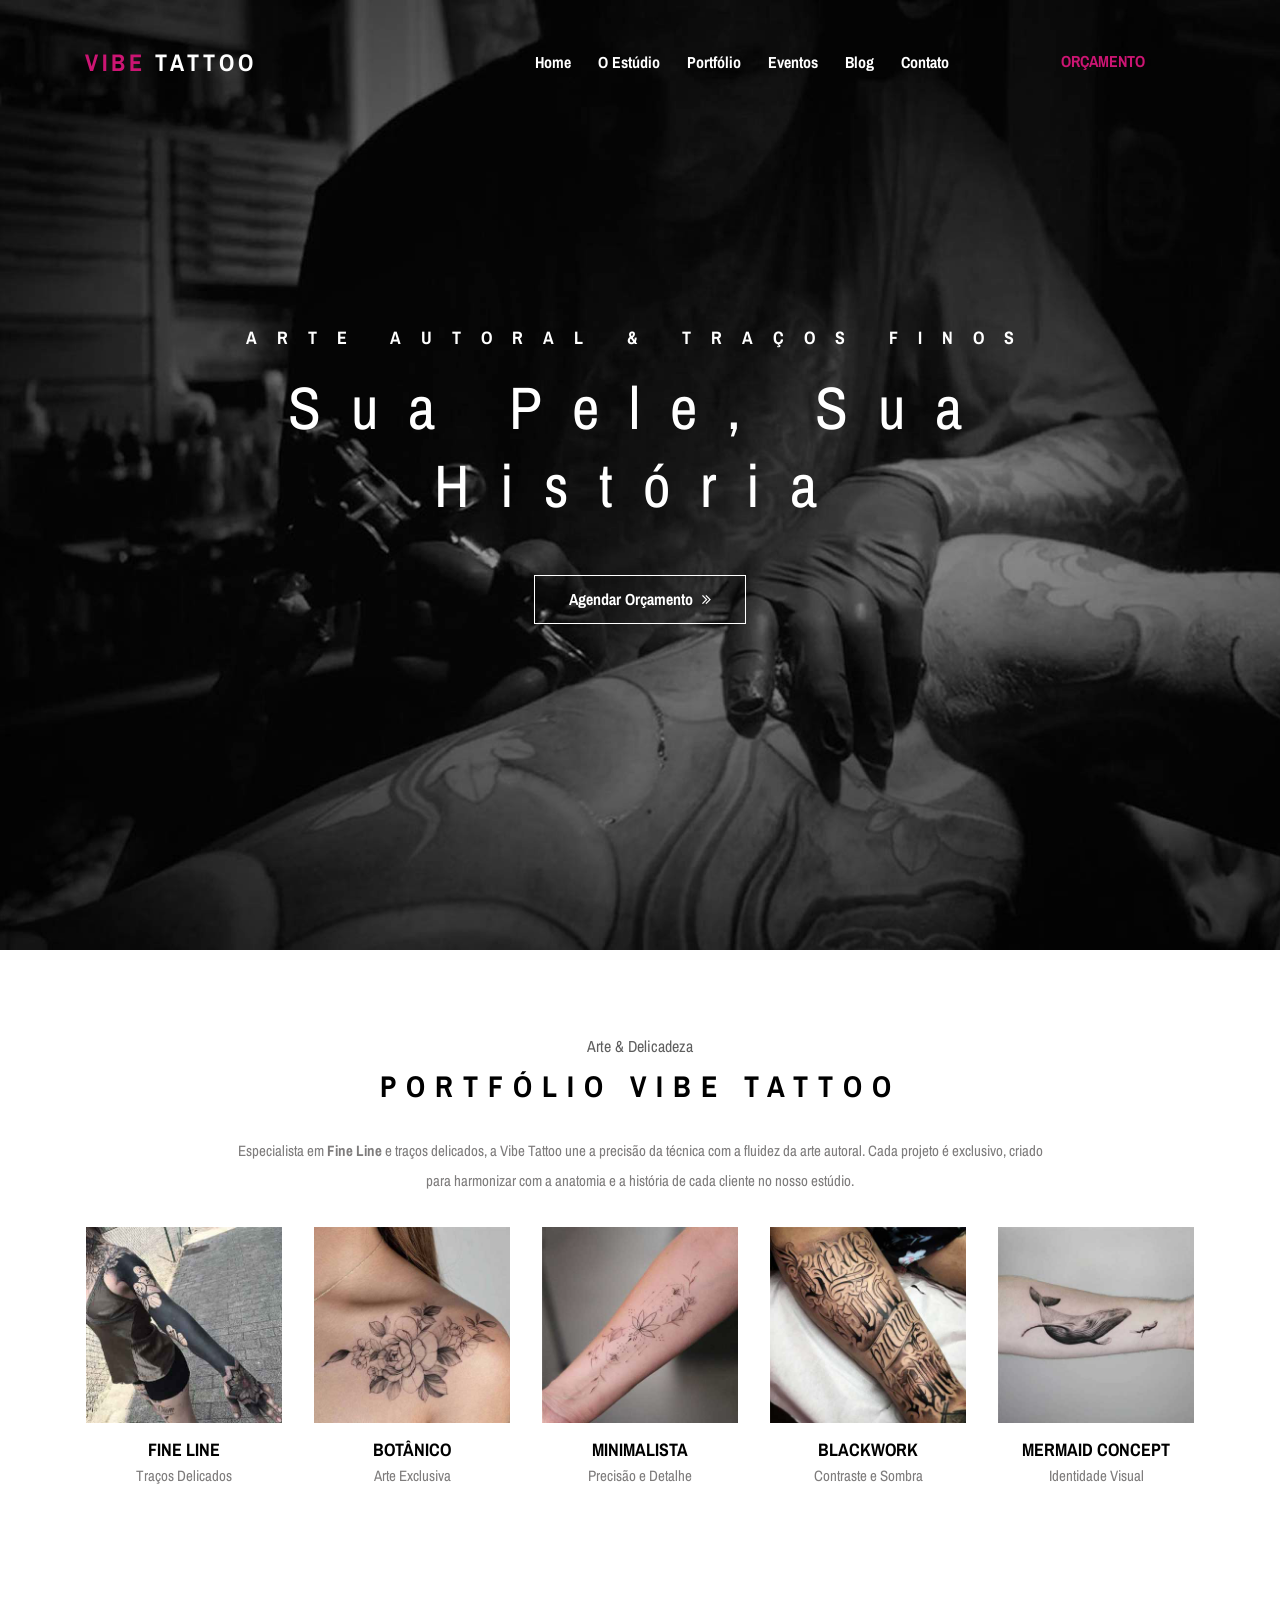
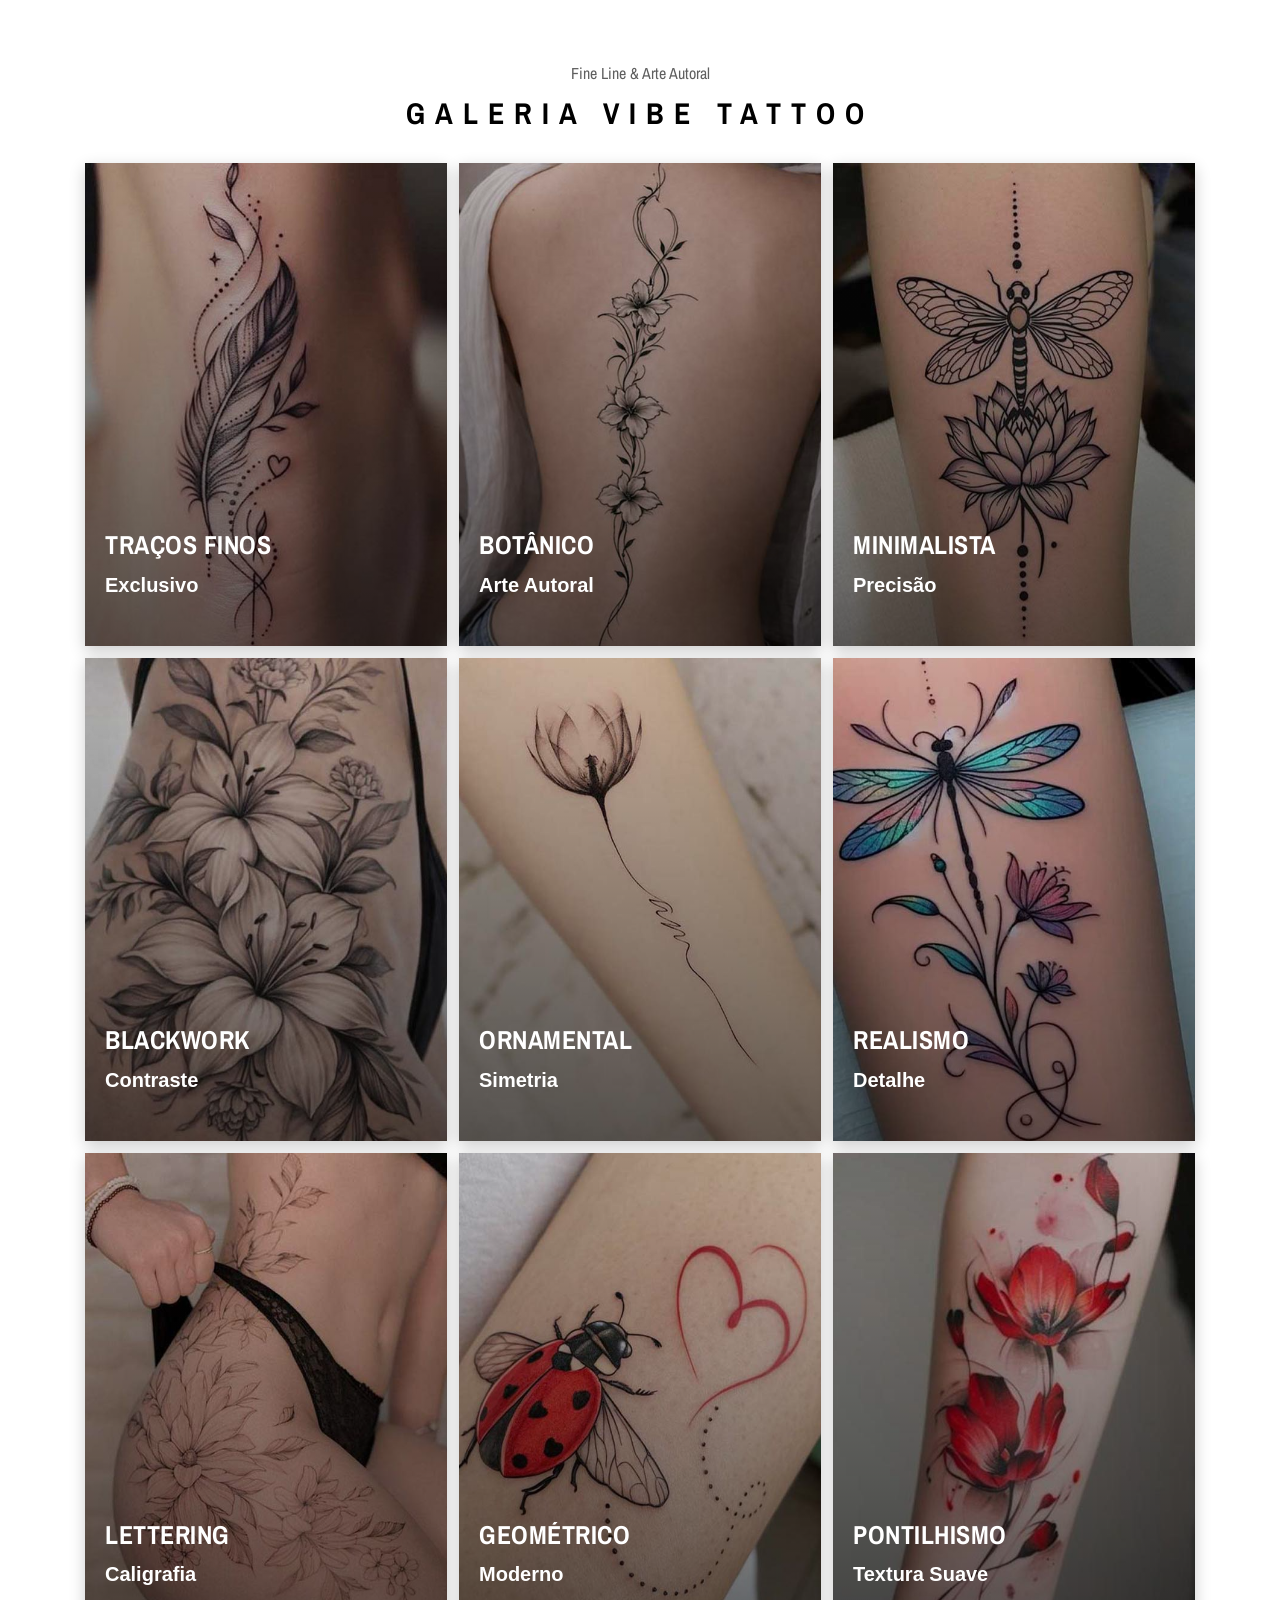
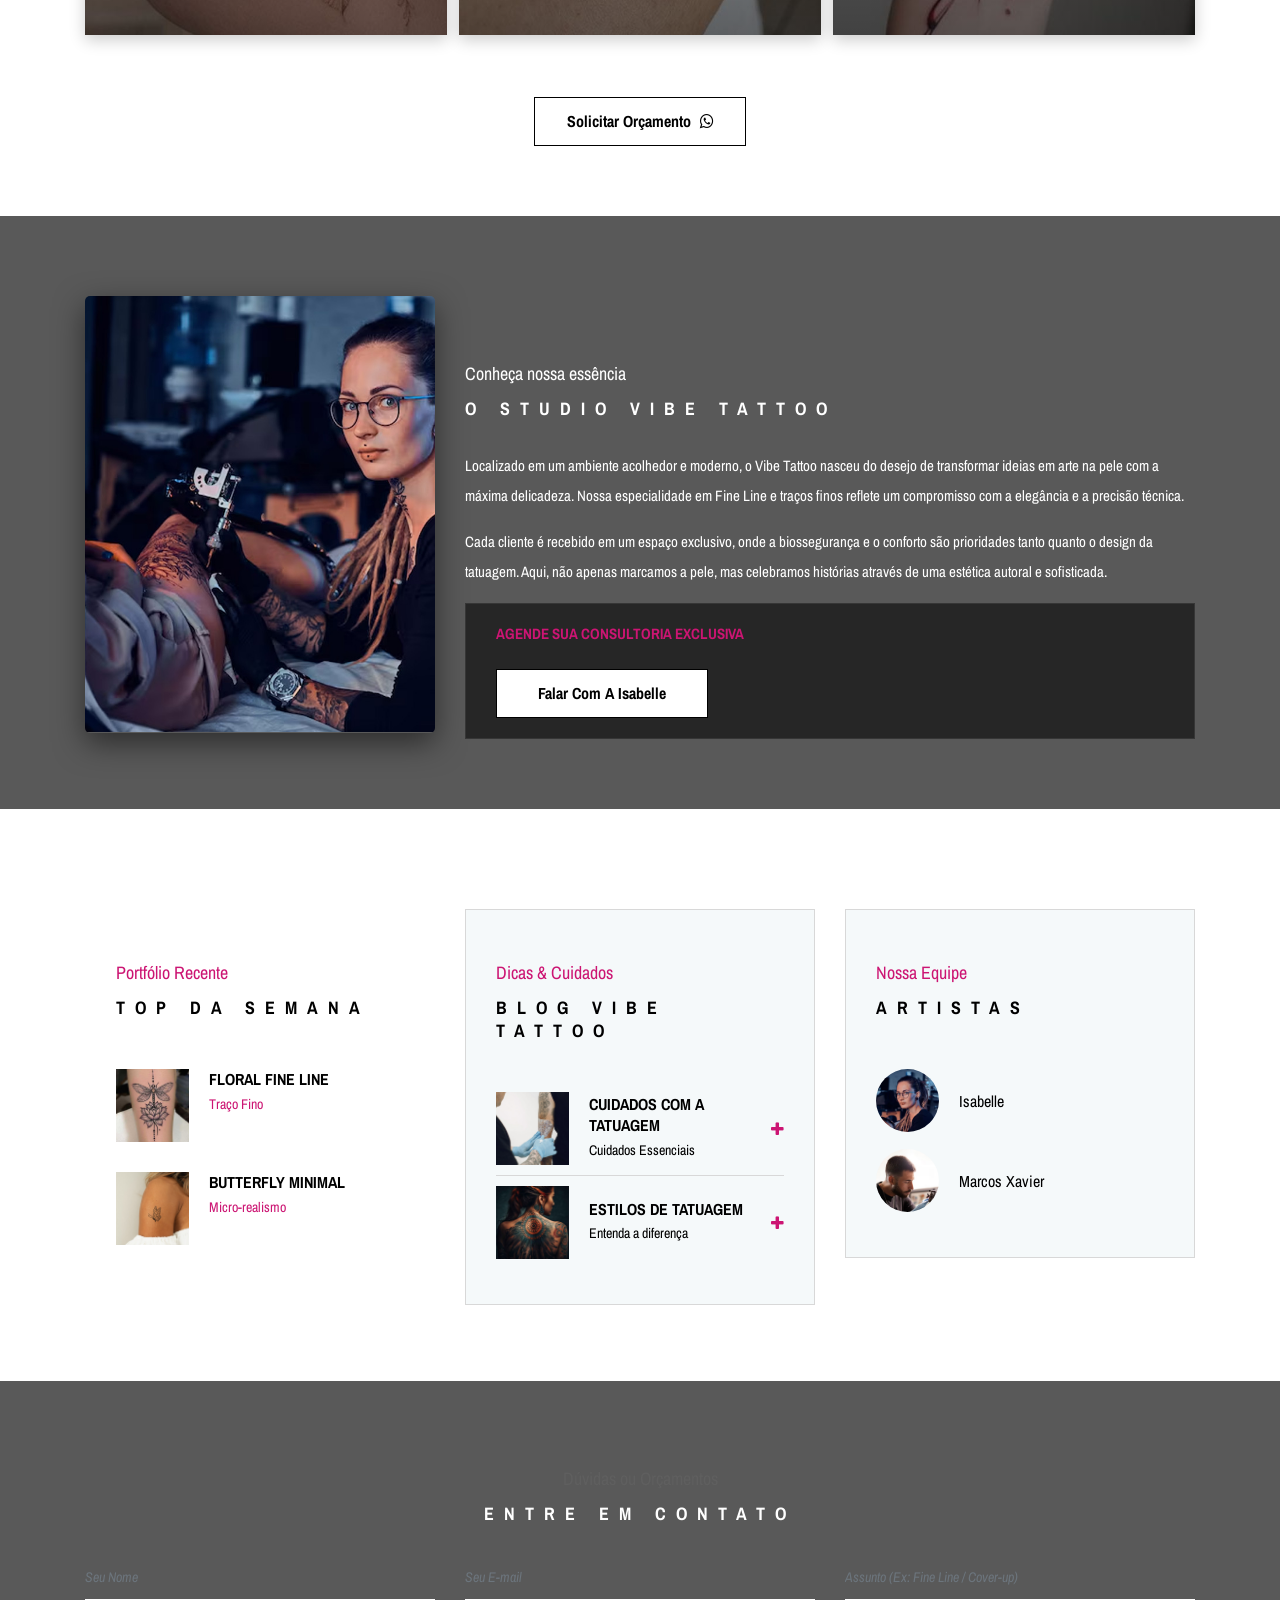
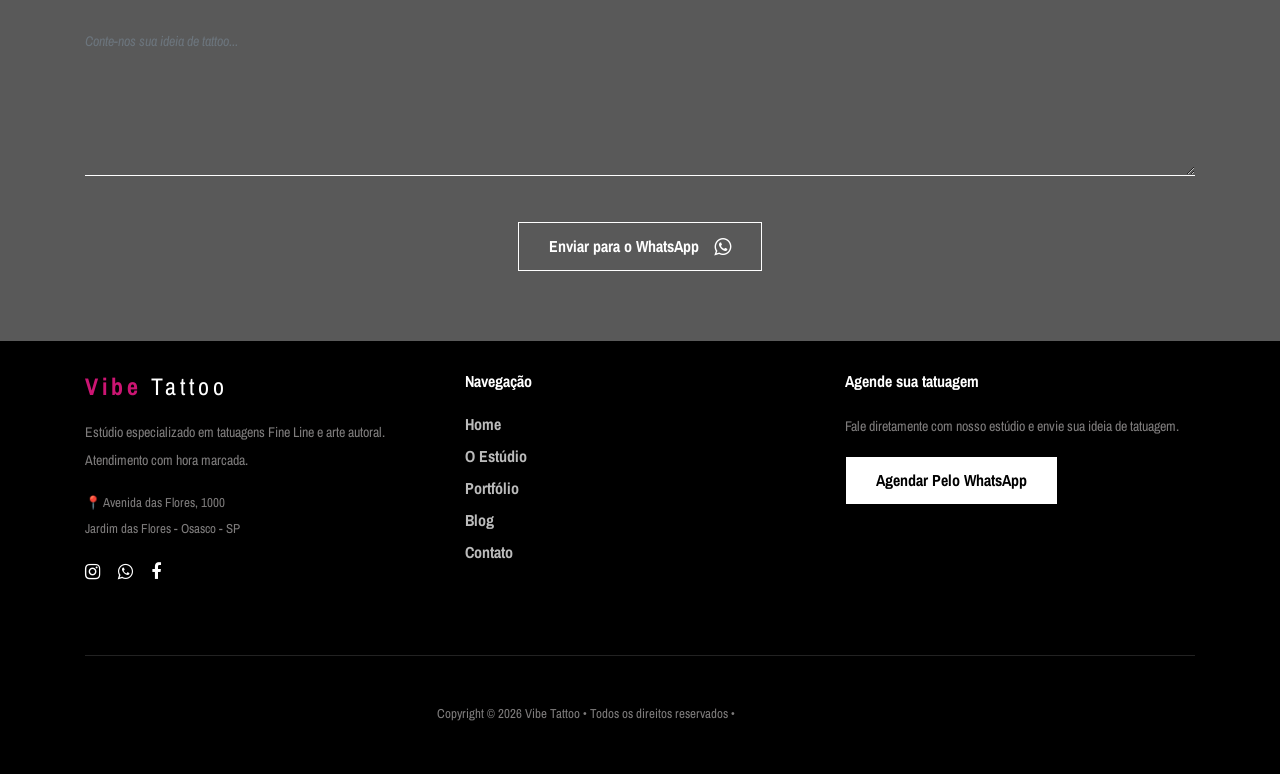
==== commit a95b8c4b: "altera botaõ" ====
--- a/index.html
+++ b/index.html
@@ -139,7 +139,7 @@
         </div>
         <div class="row justify-content-center">
             <div class="col-12 col-lg-9">
-                <div class="ablums-text text-center mb-70">
+                <div class="ablums-text text-center mb-30">
                     <p>Especialista em <strong>Fine Line</strong> e traços delicados, a Vibe Tattoo une a precisão da técnica com a fluidez da arte autoral. Cada projeto é exclusivo, criado para harmonizar com a anatomia e a história de cada cliente no nosso estúdio.</p>
                 </div>
             </div>
--- a/css/style.css
+++ b/css/style.css
@@ -131,8 +131,8 @@
 
 /* :: 3.3.0 Section Padding */
 .section-padding-100 {
-  padding-top: 30px;
-  padding-bottom: 100px; }
+  padding-top: 80px;
+  padding-bottom: 70px; }
 
 .section-padding-100-0 {
   padding-top: 100px;
@@ -143,14 +143,14 @@
   padding-bottom: 100px; }
 
 .section-padding-100-70 {
-  padding-top: 70px;
+  padding-top: 100px;
   padding-bottom: 70px; }
 
 /* :: 3.4.0 Section Heading */
 .section-heading {
   position: relative;
   z-index: 1;
-  margin-bottom: 100px;
+  margin-bottom: 30px;
   text-align: center; }
   .section-heading p {
     color: #5f5f5f;
@@ -1916,4 +1916,12 @@
 display:inline-block;
 }
 
+}
+
+.albums-text h2{
+margin-bottom:10px;
+}
+
+.albums-text p{
+margin-top:5px;
 }
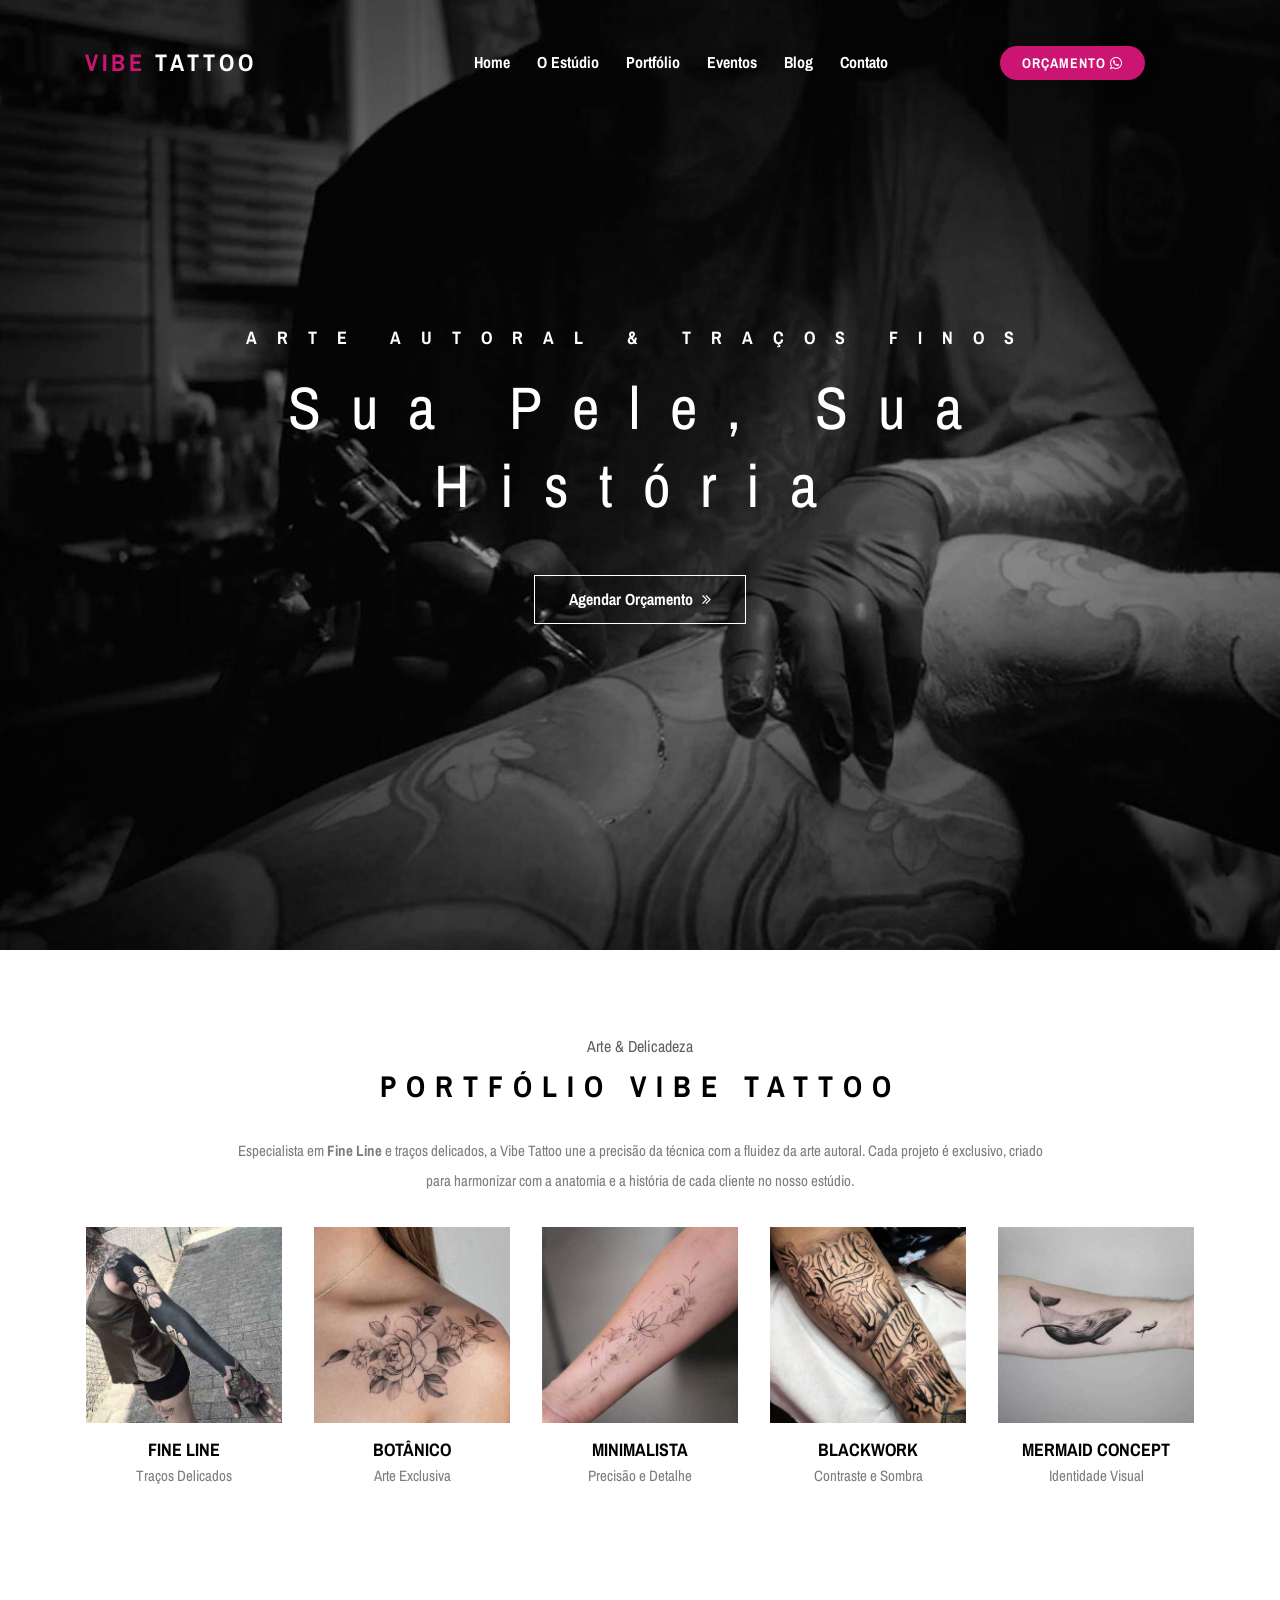
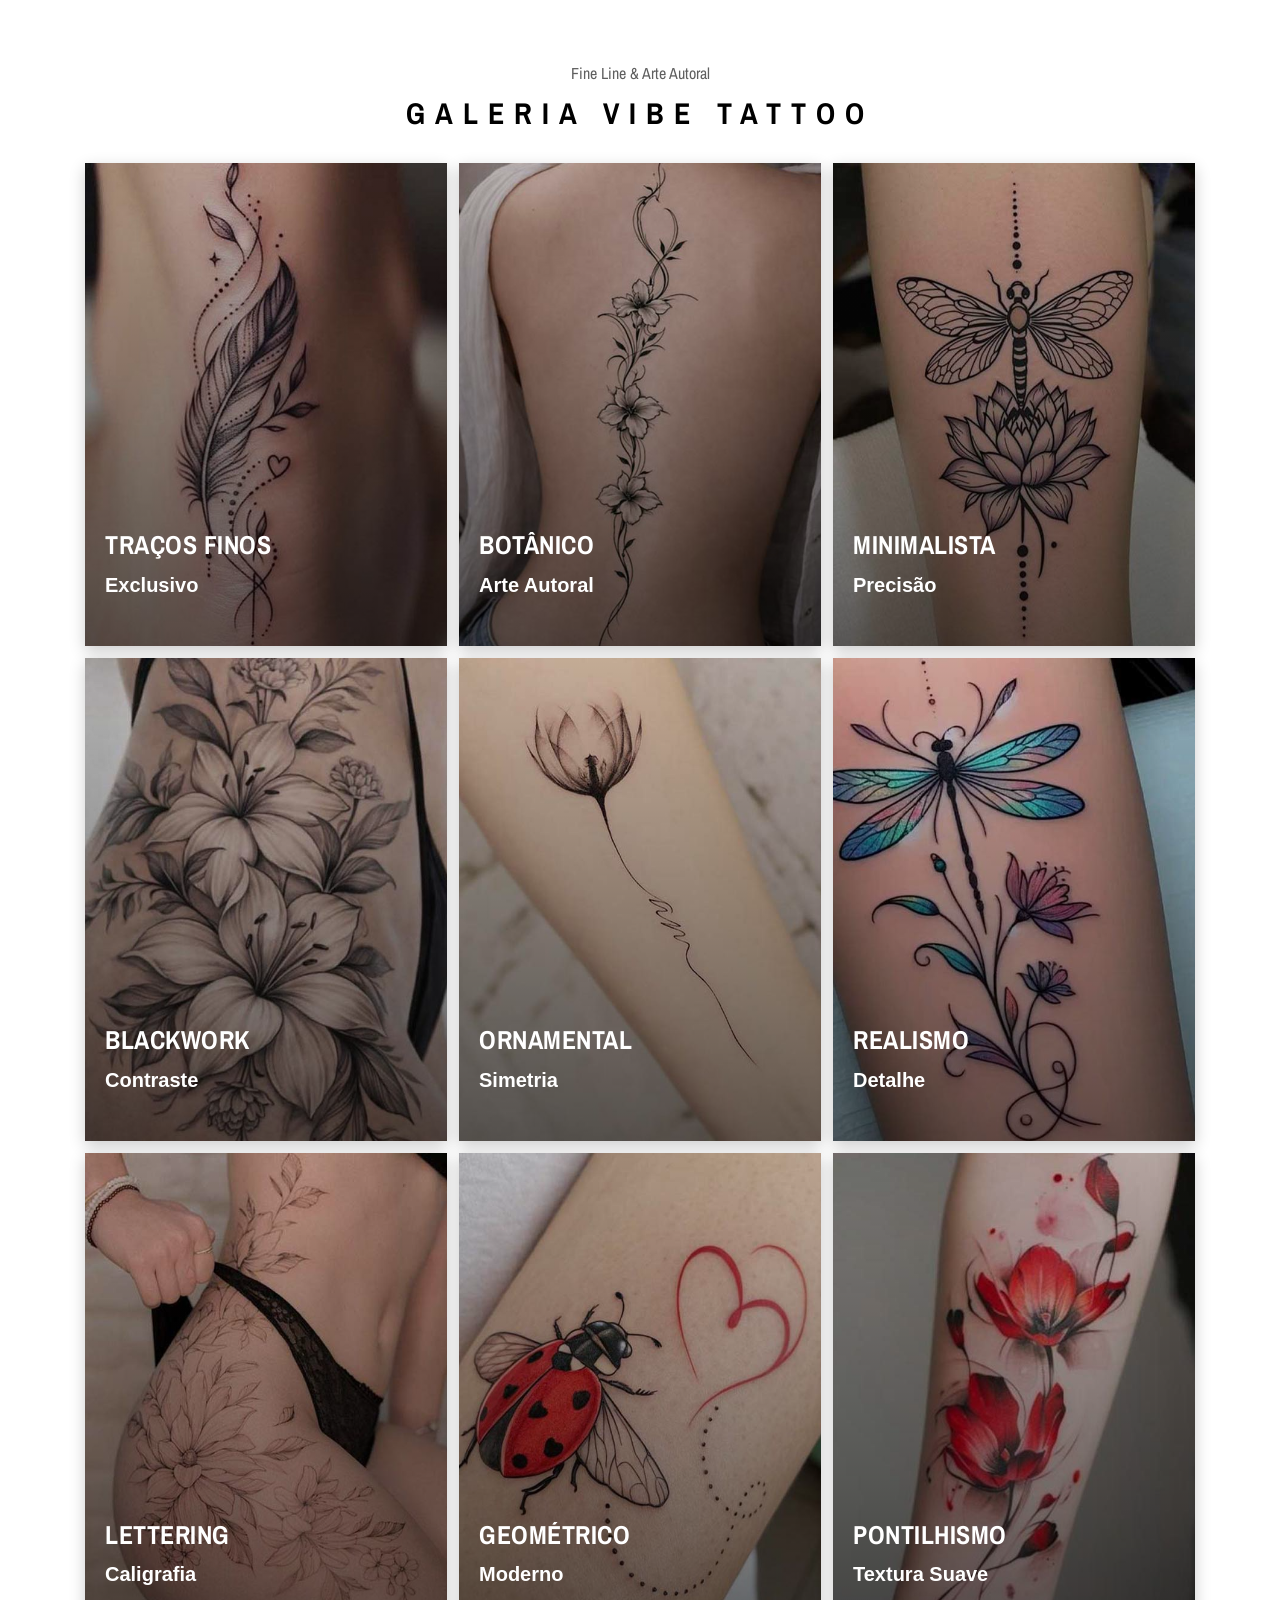
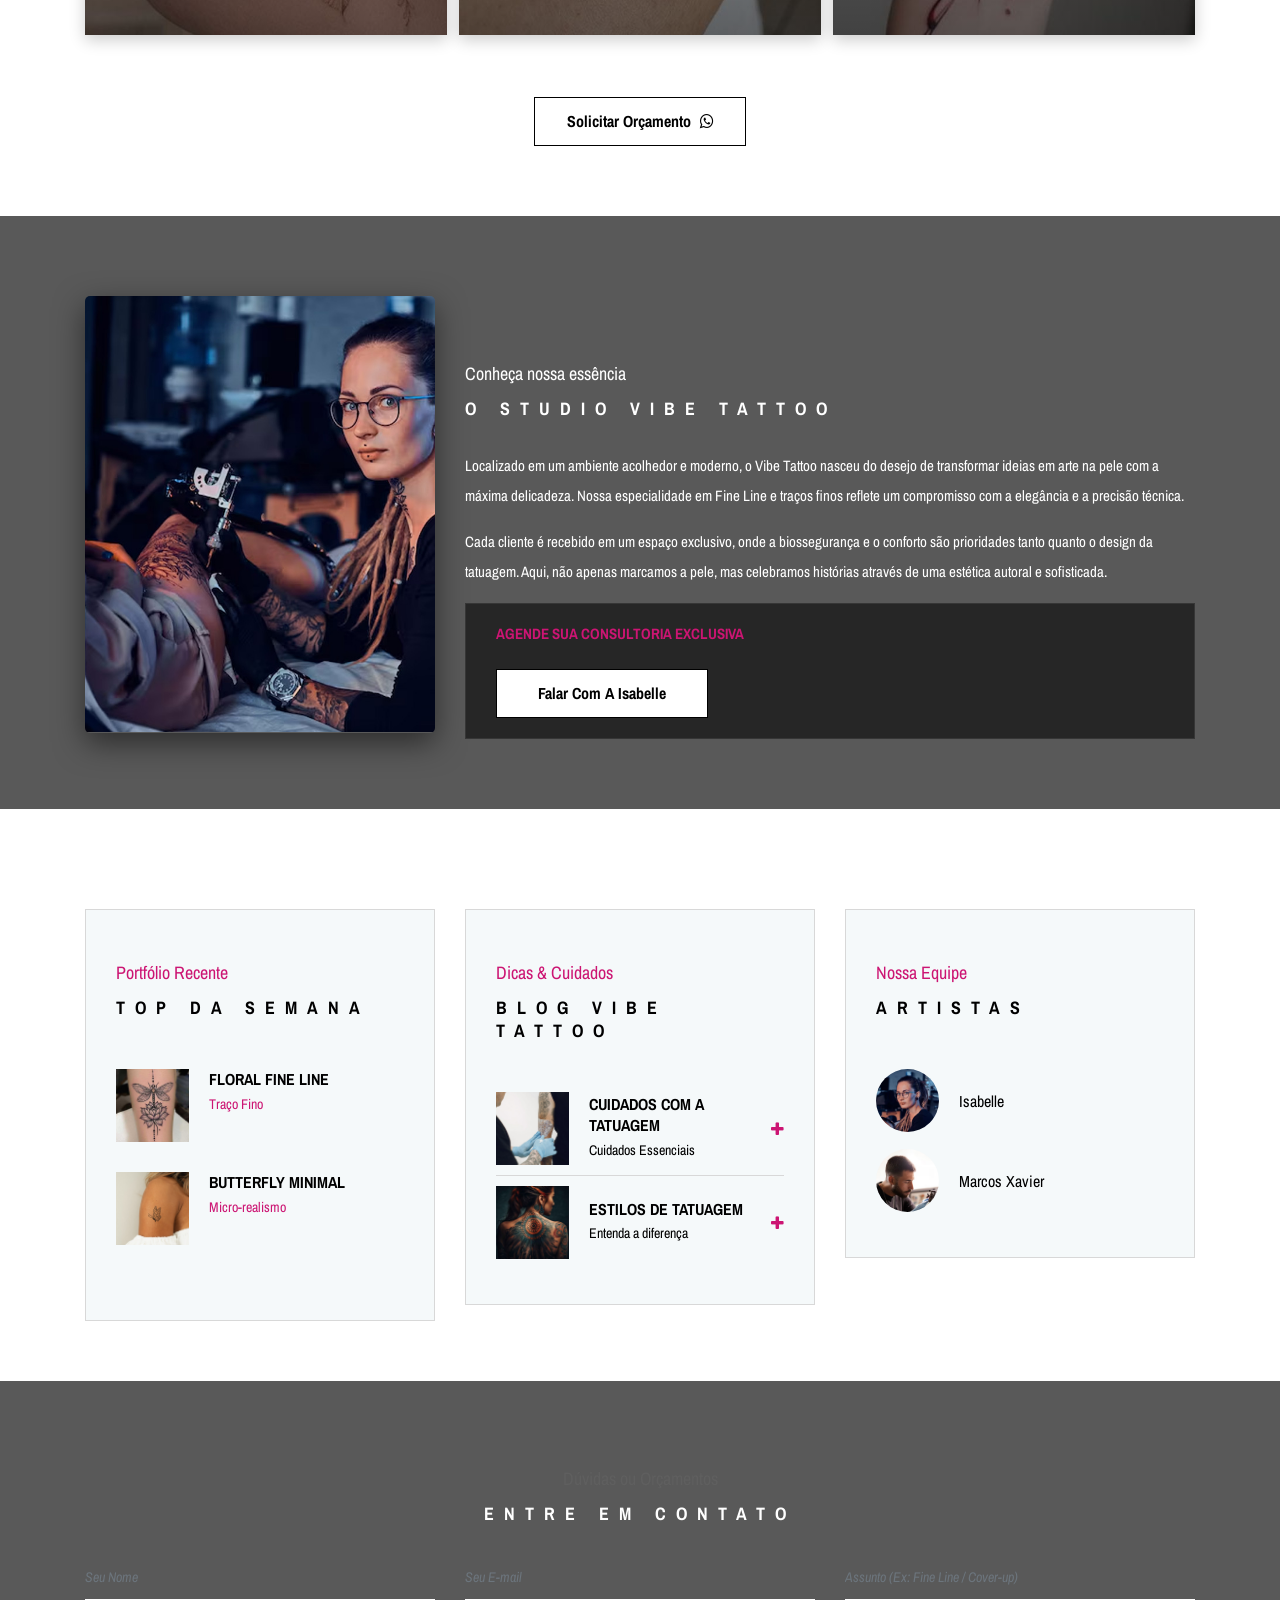
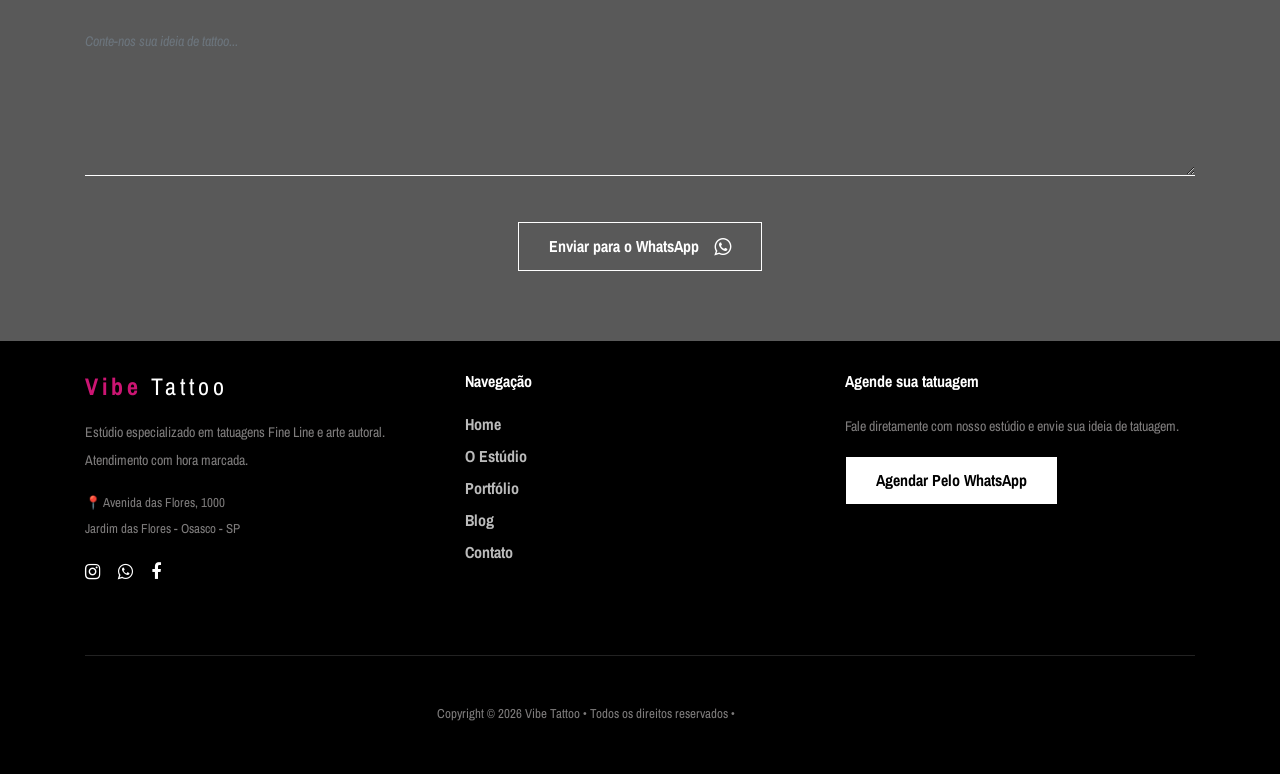
==== commit 1a3f90d8: "altera footer" ====
--- a/index.html
+++ b/index.html
@@ -59,10 +59,17 @@
     </ul>
 
     <div class="login-register-cart-button d-flex align-items-center">
-        <div class="login-register-btn mr-50">
-            <a href="https://wa.me/55SEUNUMERO" id="loginBtn" style="color: #cc1573; font-weight: 700;">ORÇAMENTO</a>
-        </div>
-    </div>
+
+<div class="login-register-btn mr-50">
+
+<a href="https://wa.me/5511922186313" id="orcamentoBtn">
+ORÇAMENTO
+<i class="fa fa-whatsapp"></i>
+</a>
+
+</div>
+
+</div>
 </div>                         
 <!-- Nav End -->
 
@@ -372,90 +379,131 @@
 
     <!-- ##### Miscellaneous Area Start ##### -->
    <section class="miscellaneous-area section-padding-100-0">
-    <div class="container">
-        <div class="row">
-            
-            <div class="col-12 col-lg-4">
-                <div class="weeks-top-area mb-100">
-                    <div class="section-heading text-left mb-50">
-                        <p style="color: #cc1573 !important;">Portfólio Recente</p>
-                        <h2>Top da Semana</h2>
-                    </div>
-
-                    <div class="single-top-item d-flex mb-30">
-                        <div class="thumbnail">
-                            <img src="img/home/card-coluna-rodape-fine-line.jpg" alt="">
-                        </div>
-                        <div class="content-">
-                            <h6>Floral Fine Line</h6>
-                            <p style="color: #cc1573;">Traço Fino</p>
-                        </div>
-                    </div>
-
-                    <div class="single-top-item d-flex mb-30">
-                        <div class="thumbnail">
-                            <img src="img/home/card-coluna-Butterfly-Minimal.jpg" alt="">
-                        </div>
-                        <div class="content-">
-                            <h6>Butterfly Minimal</h6>
-                            <p style="color: #cc1573;">Micro-realismo</p>
-                        </div>
-                    </div>
-                </div>
-            </div>
-
-            <div class="col-12 col-lg-4">
-                <div class="new-hits-area mb-100">
-                    <div class="section-heading text-left mb-50">
-                        <p style="color: #cc1573 !important;">Dicas & Cuidados</p>
-                        <h2>Blog Vibe Tattoo</h2>
-                    </div>
-
-                    <div class="single-new-item d-flex align-items-center justify-content-between">
-                        <div class="first-part d-flex align-items-center">
-                            <div class="thumbnail"><img src="img/home/card-coluna-cuidados.jpg" alt="Cuidados com a Tatuagem"></div>
-                            <div class="content-">
-                                <h6>Cuidados com a Tatuagem</h6>
-                                <p>Cuidados Essenciais</p>
-                            </div>
-                        </div>
-                        <a href="blog.html" style="color: #cc1573;"><i class="fa fa-plus"></i></a>
-                    </div>
-
-                    <div class="single-new-item d-flex align-items-center justify-content-between">
-                        <div class="first-part d-flex align-items-center">
-                            <div class="thumbnail"><img src="img/home/card-coluna-estilo-de-tatuagem.jpg" alt="Estilos de Tatuagem"></div>
-                            <div class="content-">
-                                <h6>Estilos de Tatuagem</h6>
-                                <p>Entenda a diferença</p>
-                            </div>
-                        </div>
-                        <a href="blog.html" style="color: #cc1573;"><i class="fa fa-plus"></i></a>
-                    </div>
-                </div>
-            </div>
-
-            <div class="col-12 col-lg-4">
-                <div class="popular-artists-area mb-100">
-                    <div class="section-heading text-left mb-50">
-                        <p style="color: #cc1573 !important;">Nossa Equipe</p>
-                        <h2>Artistas</h2>
-                    </div>
-
-                    <div class="single-artists d-flex align-items-center">
-                        <div class="thumbnail"><img src="img/home/card-coluna-tatuadora.jpg" alt="Tatuadora Isabelle"></div>
-                        <div class="content-"><p>Isabelle</p></div>
-                    </div>
-
-                    <div class="single-artists d-flex align-items-center">
-                        <div class="thumbnail"><img src="img/home/card-coluna-tatuador.jpg" alt="Tatuador Marcos"></div>
-                        <div class="content-"><p>Marcos Xavier</p></div>
-                    </div>
-                </div>
-            </div>
-
-        </div>
-    </div>
+<div class="container">
+<div class="row">
+
+<!-- COLUNA 1 - PORTFÓLIO -->
+<div class="col-12 col-lg-4">
+<div class="weeks-top-area mb-100">
+
+<div class="section-heading text-left mb-50">
+<p style="color:#cc1573 !important;">Portfólio Recente</p>
+<h2>Top da Semana</h2>
+</div>
+
+<a href="" class="single-top-item d-flex mb-30">
+<div class="thumbnail">
+<img src="img/home/card-coluna-rodape-fine-line.jpg" alt="Floral Fine Line">
+</div>
+<div class="content-">
+<h6>Floral Fine Line</h6>
+<p style="color:#cc1573;">Traço Fino</p>
+</div>
+</a>
+
+<a href="" class="single-top-item d-flex mb-30">
+<div class="thumbnail">
+<img src="img/home/card-coluna-Butterfly-Minimal.jpg" alt="Butterfly Minimal">
+</div>
+<div class="content-">
+<h6>Butterfly Minimal</h6>
+<p style="color:#cc1573;">Micro-realismo</p>
+</div>
+</a>
+
+</div>
+</div>
+
+
+<!-- COLUNA 2 - BLOG -->
+<div class="col-12 col-lg-4">
+<div class="new-hits-area mb-100">
+
+<div class="section-heading text-left mb-50">
+<p style="color:#cc1573 !important;">Dicas & Cuidados</p>
+<h2>Blog Vibe Tattoo</h2>
+</div>
+
+<a href="blog.html" class="single-new-item d-flex align-items-center justify-content-between">
+
+<div class="first-part d-flex align-items-center">
+
+<div class="thumbnail">
+<img src="img/home/card-coluna-cuidados.jpg" alt="Cuidados com a Tatuagem">
+</div>
+
+<div class="content-">
+<h6>Cuidados com a Tatuagem</h6>
+<p>Cuidados Essenciais</p>
+</div>
+
+</div>
+
+<i class="fa fa-plus" style="color:#cc1573;"></i>
+
+</a>
+
+<a href="blog.html" class="single-new-item d-flex align-items-center justify-content-between">
+
+<div class="first-part d-flex align-items-center">
+
+<div class="thumbnail">
+<img src="img/home/card-coluna-estilo-de-tatuagem.jpg" alt="Estilos de Tatuagem">
+</div>
+
+<div class="content-">
+<h6>Estilos de Tatuagem</h6>
+<p>Entenda a diferença</p>
+</div>
+
+</div>
+
+<i class="fa fa-plus" style="color:#cc1573;"></i>
+
+</a>
+
+</div>
+</div>
+
+
+<!-- COLUNA 3 - ARTISTAS -->
+<div class="col-12 col-lg-4">
+<div class="popular-artists-area mb-100">
+
+<div class="section-heading text-left mb-50">
+<p style="color:#cc1573 !important;">Nossa Equipe</p>
+<h2>Artistas</h2>
+</div>
+
+<a href="" class="single-artists d-flex align-items-center">
+
+<div class="thumbnail">
+<img src="img/home/card-coluna-tatuadora.jpg" alt="Tatuadora Isabelle">
+</div>
+
+<div class="content-">
+<p>Isabelle</p>
+</div>
+
+</a>
+
+<a href="" class="single-artists d-flex align-items-center">
+
+<div class="thumbnail">
+<img src="img/home/card-coluna-tatuador.jpg" alt="Tatuador Marcos">
+</div>
+
+<div class="content-">
+<p>Marcos Xavier</p>
+</div>
+
+</a>
+
+</div>
+</div>
+
+</div>
+</div>
 </section>
     <!-- ##### Miscellaneous Area End ##### -->
 
--- a/css/style.css
+++ b/css/style.css
@@ -1025,7 +1025,8 @@
   padding: 45px 30px;
   -webkit-transition-duration: 500ms;
   transition-duration: 500ms;
-  border: 1px solid transparent; }
+  border: 1px solid #d8d8d8;
+  background-color: #f5f9fa; }
   .weeks-top-area .single-top-item {
     position: relative;
     z-index: 1;
@@ -1924,4 +1925,38 @@
 
 .albums-text p{
 margin-top:5px;
+}
+
+.single-top-item,
+.single-new-item,
+.single-artists{
+text-decoration:none;
+color:inherit;
+display:flex;
+cursor:pointer;
+}
+
+.single-top-item:hover,
+.single-new-item:hover,
+.single-artists:hover{
+opacity:0.9;
+}
+
+#orcamentoBtn{
+background:#cc1573;
+color:#fff !important;
+padding:10px 22px;
+border-radius:30px;
+font-weight:700;
+font-size:14px;
+letter-spacing:1px;
+text-decoration:none;
+transition:0.3s;
+box-shadow:0 5px 15px rgba(0,0,0,0.2);
+}
+
+#orcamentoBtn:hover{
+background:#a80f5d;
+transform:translateY(-2px);
+box-shadow:0 8px 20px rgba(0,0,0,0.3);
 }
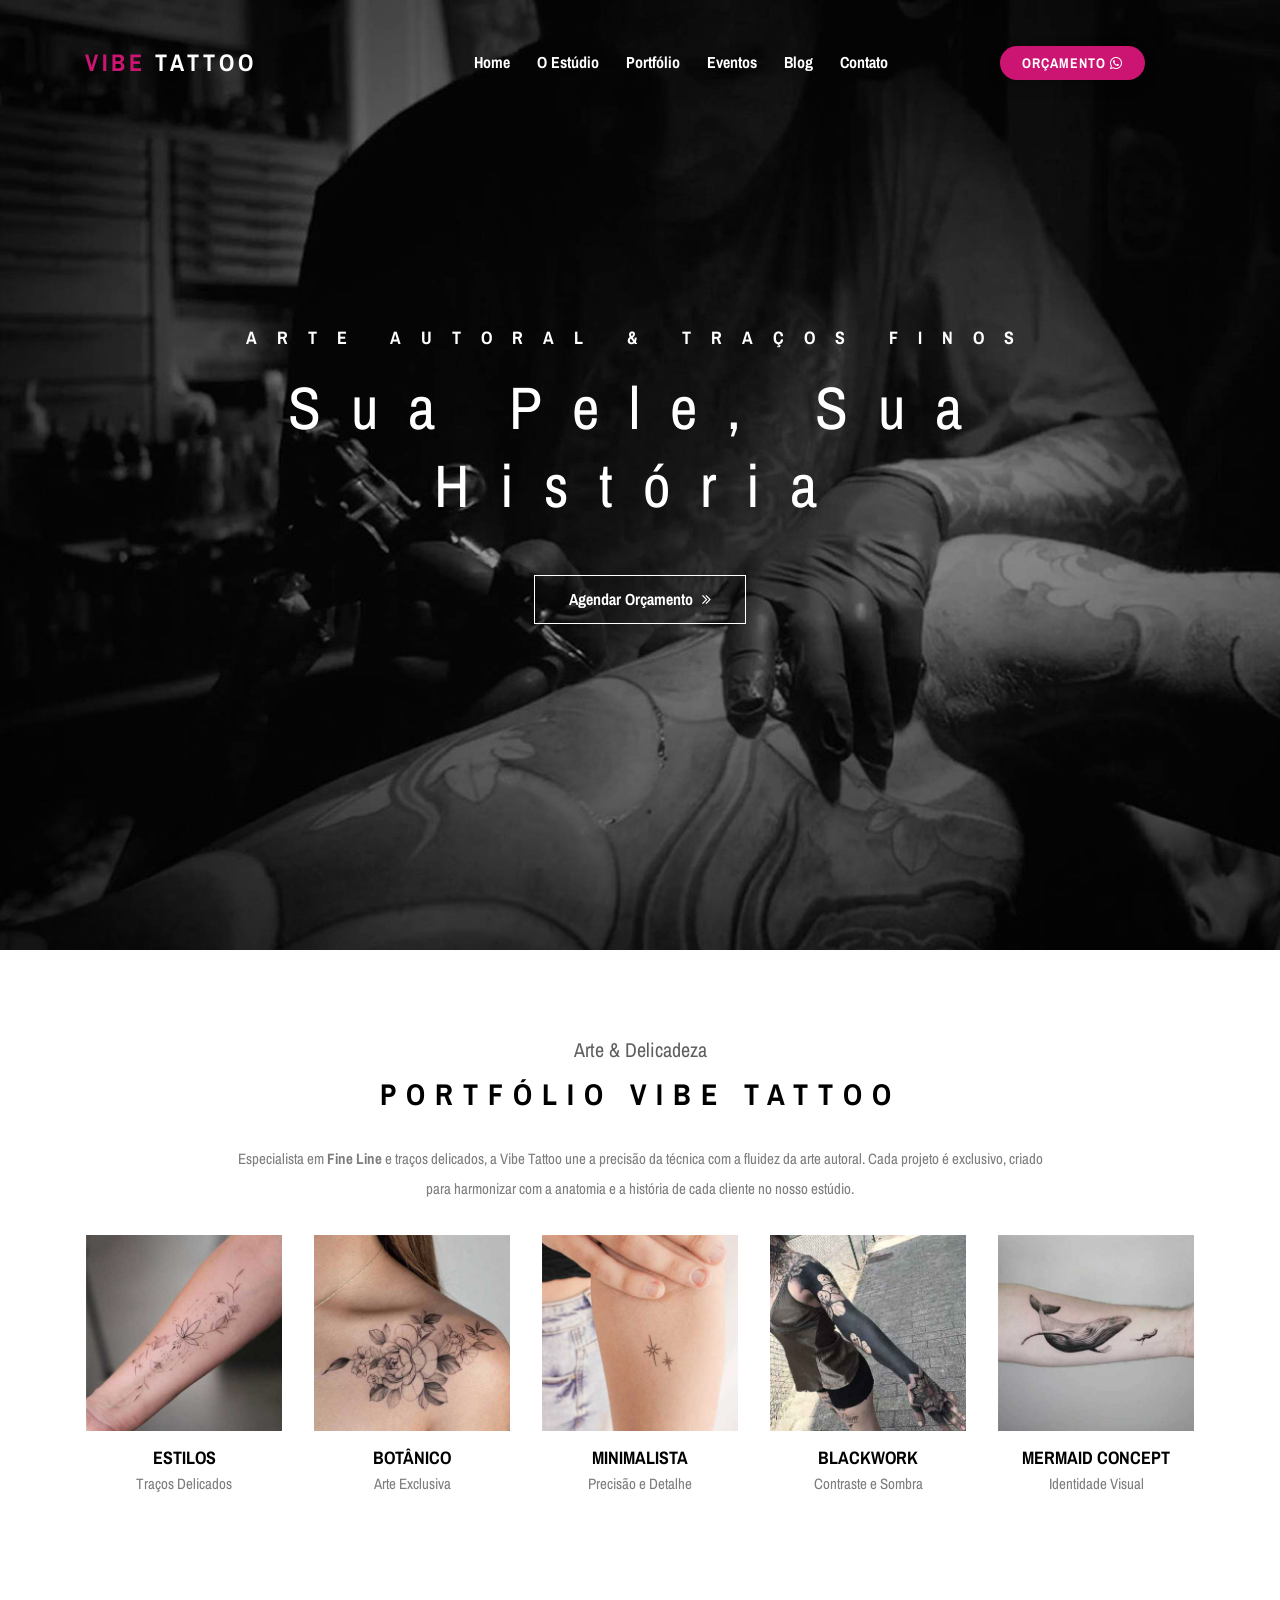
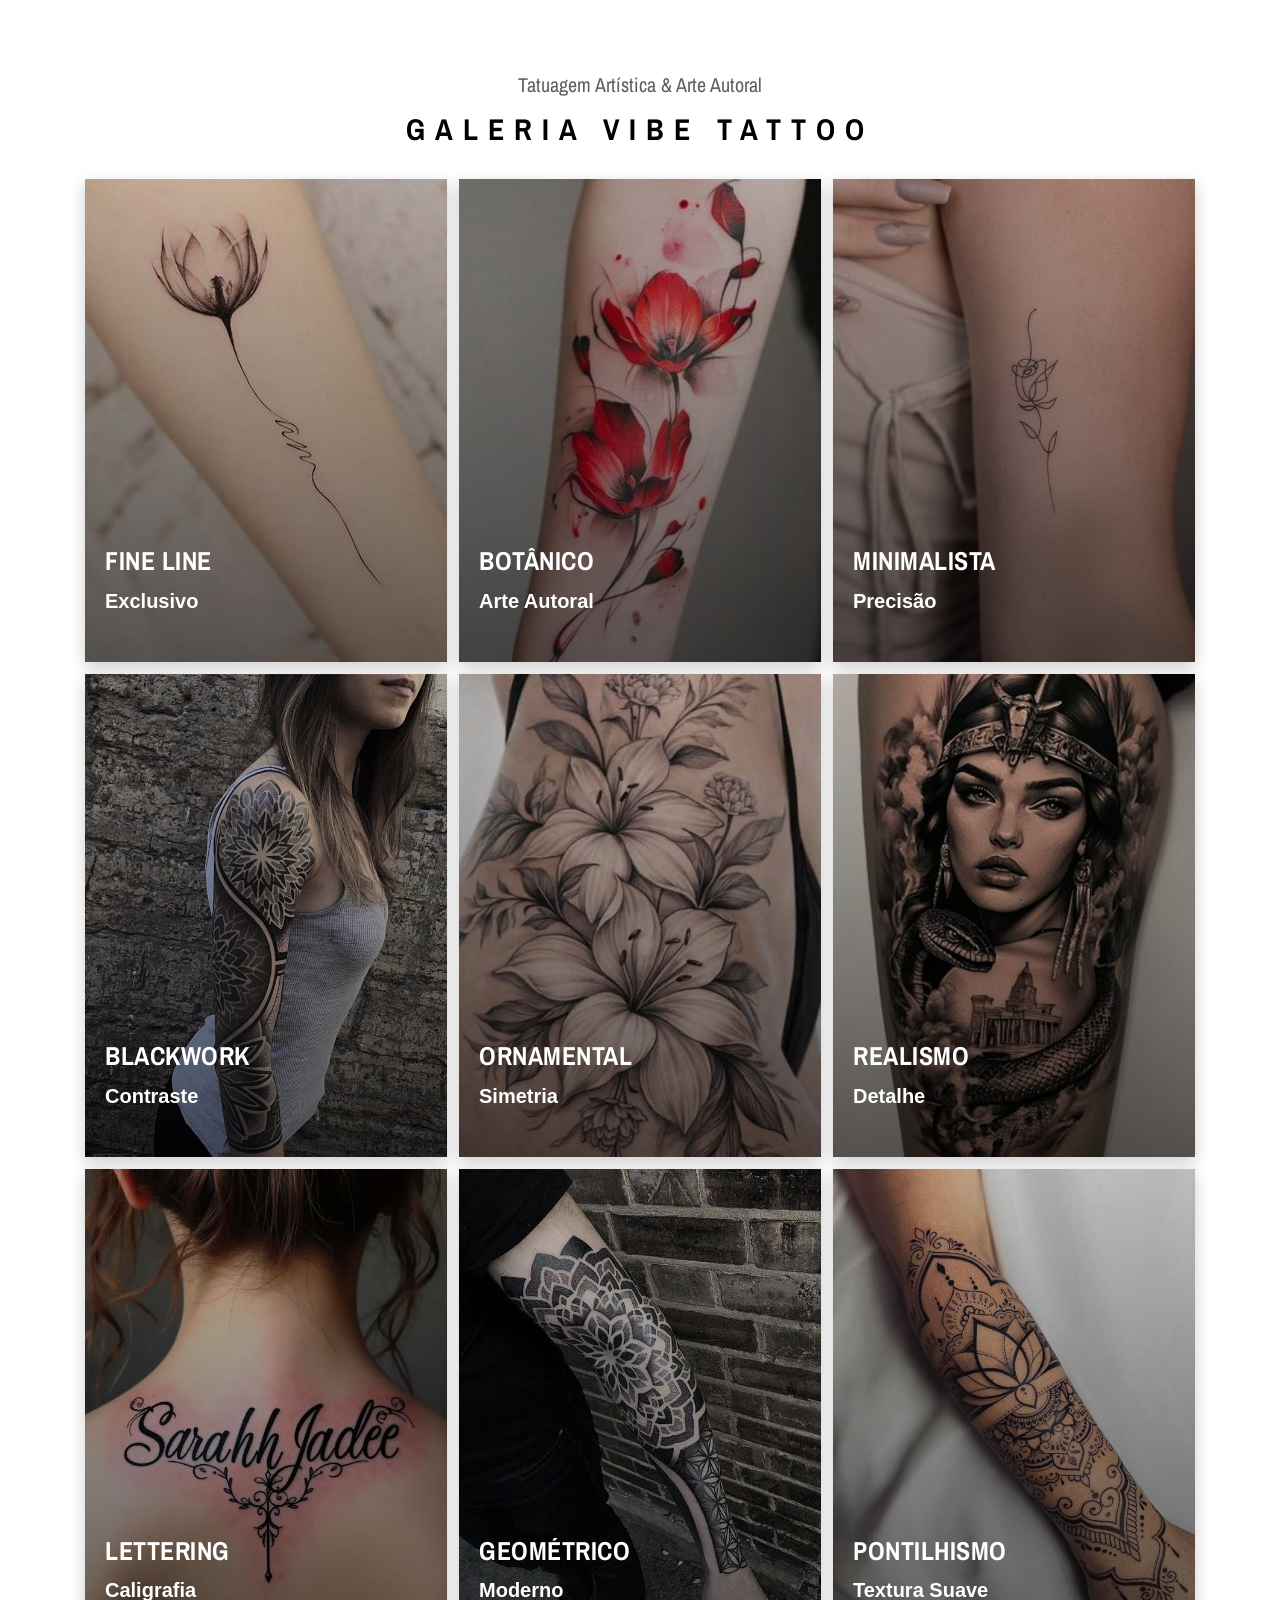
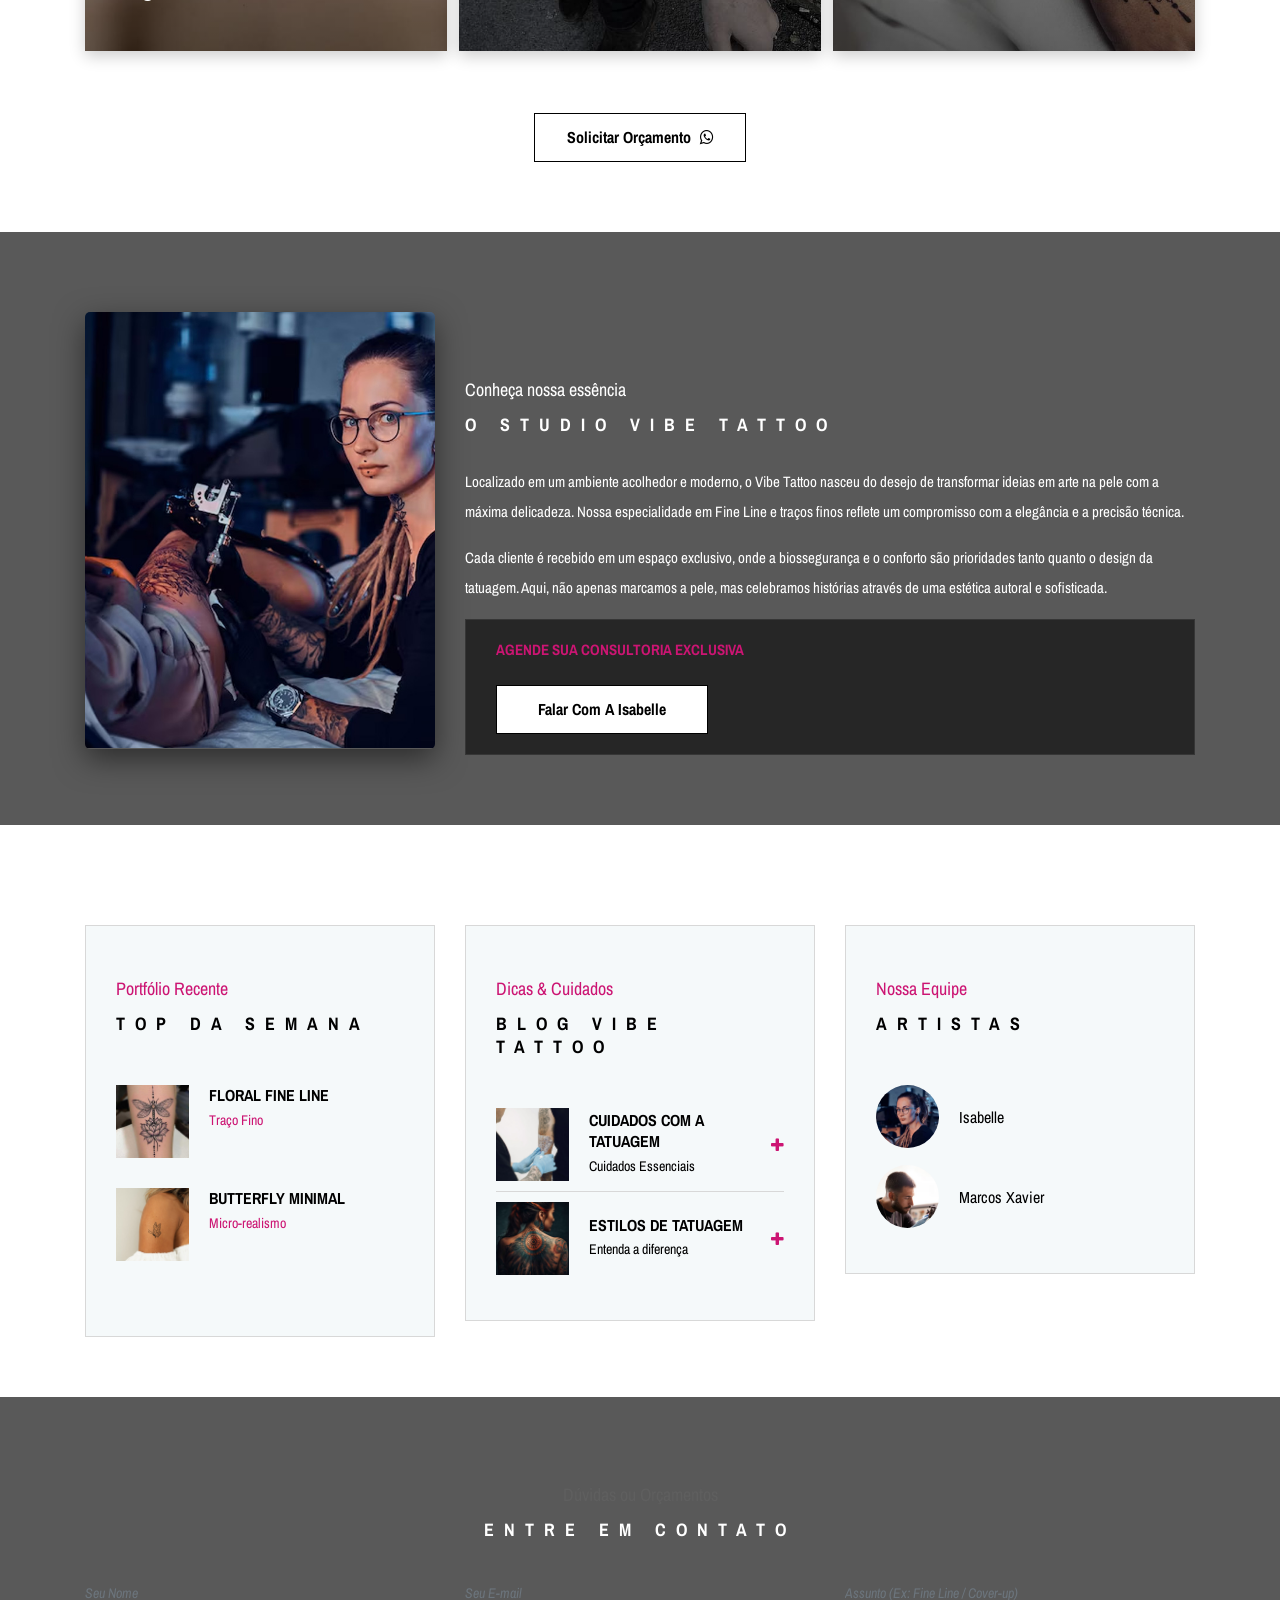
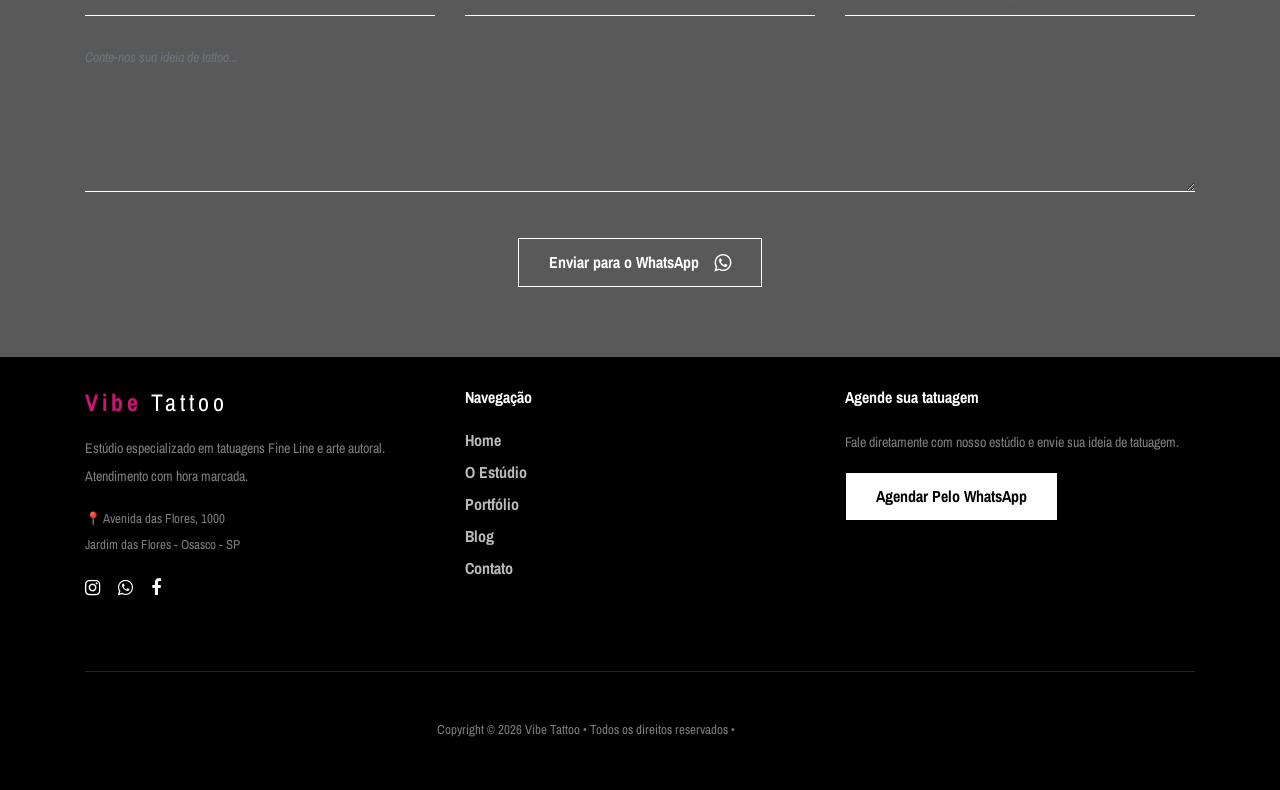
==== commit 9cba5870: "altera links" ====
--- a/index.html
+++ b/index.html
@@ -1,5 +1,5 @@
 <!DOCTYPE html>
-<html lang="ept-BR">
+<html lang="pt-BR">
 
 <head>
     <meta charset="UTF-8">
@@ -11,7 +11,7 @@
 
     <link rel="preload" as="image" href="img/home/banner-home-tattoo-1.jpg">
 
-    <link rel="icon" href="img/core-img/favicon.ico">
+    <link rel="icon" type="image/png" href="img/core-img/favicon.png?v=2">
 
    
     <link rel="stylesheet" href="css/style.css">
@@ -55,7 +55,7 @@
         <li><a href="index.html">Home</a></li>
         <li><a href="#about">O Estúdio</a></li>
         <li><a href="#portfolio">Portfólio</a></li>
-        <li><a href="event.html">Eventos</a></li> <li><a href="blog.html">Blog</a></li>    <li><a href="contact.html">Contato</a></li>
+        <li><a href="event.html">Eventos</a></li> <li><a href="blog.html">Blog</a></li>    <li><a href="contato.html">Contato</a></li>
     </ul>
 
     <div class="login-register-cart-button d-flex align-items-center">
@@ -134,7 +134,7 @@
 <!-- ##### Hero Area End ##### -->
 
     <!-- ##### Latest Albums Area Start ##### -->
-    <section class="latest-albums-area section-padding-100">
+    <section id="portfolio" class="latest-albums-area section-padding-100">
     <div class="container">
         <div class="row">
             <div class="col-12">
@@ -157,9 +157,9 @@
                 <div class="albums-slideshow owl-carousel">
                     
                     <div class="single-album">
-                        <img src="img/galeria/carrossel/tatoo-blackwork-card.jpg" alt="Tatuagem Fine Line Vibe Tattoo">
-                        <div class="album-info">
-                            <a href="#"><h5>Fine Line</h5></a>
+                        <img src="img/galeria/carrossel/tatoo-fineline-card.jpg" alt="Tatuagem Fine Line Vibe Tattoo">
+                        <div class="album-info">
+                            <a href="#"><h5>Estilos</h5></a>
                             <p>Traços Delicados</p>
                         </div>
                     </div>
@@ -173,7 +173,7 @@
                     </div>
 
                     <div class="single-album">
-                        <img src="img/galeria/carrossel/tatoo-fineline-card.jpg" alt="Tatuagem Fineline">
+                        <img src="img/galeria/carrossel/tatoo-minimalista-card.jpg" alt="Tatuagem Fineline">
                         <div class="album-info">
                             <a href="#"><h5>Minimalista</h5></a>
                             <p>Precisão e Detalhe</p>
@@ -181,7 +181,7 @@
                     </div>
 
                     <div class="single-album">
-                        <img src="img/galeria/carrossel/tatoo-lettering-card.jpg" alt="Tatuagem lettering">
+                        <img src="img/galeria/carrossel/tatoo-blackwork-card.jpg" alt="Tatuagem lettering">
                         <div class="album-info">
                             <a href="#"><h5>Blackwork</h5></a>
                             <p>Contraste e Sombra</p>
@@ -197,7 +197,7 @@
                     </div>
 
                     <div class="single-album">
-                        <img src="img/galeria/carrossel/tatoo-minimalista-card.jpg" alt="Tatuagem Minimalista">
+                        <img src="img/galeria/carrossel/tatoo-ornamental-card.jpg" alt="Tatuagem Minimalista">
                         <div class="album-info">
                             <a href="#"><h5>Ornamental</h5></a>
                             <p>Simetria</p>
@@ -205,7 +205,7 @@
                     </div>
                     
                     <div class="single-album">
-                        <img src="img/galeria/carrossel/tatoo-ornamental-card.jpg" alt="Tatuagem Ornamental">
+                        <img src="img/galeria/carrossel/tatoo-geometrica-card.jpg" alt="Tatuagem Ornamental">
                         <div class="album-info">
                             <a href="#"><h5>Geométrico</h5></a>
                             <p>Conceito Moderno</p>
@@ -233,7 +233,7 @@
         <div class="row">
             <div class="col-12 text-center">
                 <div class="section-heading style-2">
-                    <p>Fine Line & Arte Autoral</p>
+                    <p>Tatuagem Artística & Arte Autoral</p>
                     <h2>Galeria Vibe Tattoo</h2>
                 </div>
             </div>
@@ -243,9 +243,9 @@
 
             <div class="col-12 col-md-6 col-lg-4">
                 <div class="tattoo-card-premium">
-                    <img src="img/galeria/fine-line/tatoo-fine-line1.jpg" alt="Tattoo Mermaid">
-                    <div class="tattoo-overlay-text">
-                        <h5>Traços Finos</h5>
+                    <img src="img/galeria/fine-line/tatoo-fine-line.jpg" alt="Tattoo Mermaid">
+                    <div class="tattoo-overlay-text">
+                        <h5>Fine Line</h5>
                         <p>Exclusivo</p>
                     </div>
                 </div>
@@ -253,7 +253,7 @@
 
             <div class="col-12 col-md-6 col-lg-4">
                 <div class="tattoo-card-premium">
-                    <img src="img/galeria/fine-line/tatoo-fine-line2.jpg" alt="Tattoo Mermaid">
+                    <img src="img/galeria/fine-line/tatoo-botanica.jpg" alt="Tattoo Mermaid">
                     <div class="tattoo-overlay-text">
                         <h5>Botânico</h5>
                         <p>Arte Autoral</p>
@@ -263,7 +263,7 @@
 
             <div class="col-12 col-md-6 col-lg-4">
                 <div class="tattoo-card-premium">
-                    <img src="img/galeria/fine-line/tatoo-fine-line3.jpg" alt="Tattoo Mermaid">
+                    <img src="img/galeria/fine-line/tatoo-minimalista.jpg" alt="Tattoo Mermaid">
                     <div class="tattoo-overlay-text">
                         <h5>Minimalista</h5>
                         <p>Precisão</p>
@@ -273,7 +273,7 @@
 
             <div class="col-12 col-md-6 col-lg-4">
                 <div class="tattoo-card-premium">
-                    <img src="img/galeria/fine-line/tatoo-fine-line4.jpg" alt="Tattoo Mermaid">
+                    <img src="img/galeria/fine-line/tatoo-blackwork.jpg" alt="Tattoo Mermaid">
                     <div class="tattoo-overlay-text">
                         <h5>Blackwork</h5>
                         <p>Contraste</p>
@@ -283,7 +283,7 @@
 
             <div class="col-12 col-md-6 col-lg-4">
                 <div class="tattoo-card-premium">
-                    <img src="img/galeria/fine-line/tatoo-fine-line5.jpg" alt="Tattoo Mermaid">
+                    <img src="img/galeria/fine-line/tatoo-ornamental.jpg" alt="Tattoo Mermaid">
                     <div class="tattoo-overlay-text">
                         <h5>Ornamental</h5>
                         <p>Simetria</p>
@@ -293,7 +293,7 @@
 
             <div class="col-12 col-md-6 col-lg-4">
                 <div class="tattoo-card-premium">
-                    <img src="img/galeria/fine-line/tatoo-fine-line6.jpg" alt="Tattoo Mermaid">
+                    <img src="img/galeria/fine-line/tatoo-realismo.jpg" alt="Tattoo Mermaid">
                     <div class="tattoo-overlay-text">
                         <h5>Realismo</h5>
                         <p>Detalhe</p>
@@ -303,7 +303,7 @@
 
             <div class="col-12 col-md-6 col-lg-4">
                 <div class="tattoo-card-premium">
-                    <img src="img/galeria/fine-line/tatoo-fine-line7.jpg" alt="Tattoo Mermaid">
+                    <img src="img/galeria/fine-line/tatoo-lettering.jpg" alt="Tattoo Mermaid">
                     <div class="tattoo-overlay-text">
                         <h5>Lettering</h5>
                         <p>Caligrafia</p>
@@ -313,7 +313,7 @@
 
             <div class="col-12 col-md-6 col-lg-4">
                 <div class="tattoo-card-premium">
-                    <img src="img/galeria/fine-line/tatoo-fine-line8.jpg" alt="Tattoo Mermaid">
+                    <img src="img/galeria/fine-line/tatoo-geometrica.jpg" alt="Tattoo Mermaid">
                     <div class="tattoo-overlay-text">
                         <h5>Geométrico</h5>
                         <p>Moderno</p>
@@ -323,7 +323,7 @@
 
             <div class="col-12 col-md-6 col-lg-4">
                 <div class="tattoo-card-premium">
-                    <img src="img/galeria/fine-line/tatoo-fine-line9.jpg" alt="Tattoo Mermaid">
+                    <img src="img/galeria/fine-line/tatoo-pontilhismo.jpg" alt="Tattoo Mermaid">
                     <div class="tattoo-overlay-text">
                         <h5>Pontilhismo</h5>
                         <p>Textura Suave</p>
--- a/css/style.css
+++ b/css/style.css
@@ -167,7 +167,7 @@
   .section-heading.white h2 {
     color: #fff; }
   .section-heading.style-2 p {
-    font-size: 16px; }
+    font-size: 20px; }
   .section-heading.style-2 h2 {
     font-size: 30px; }
     @media only screen and (max-width: 767px) {
